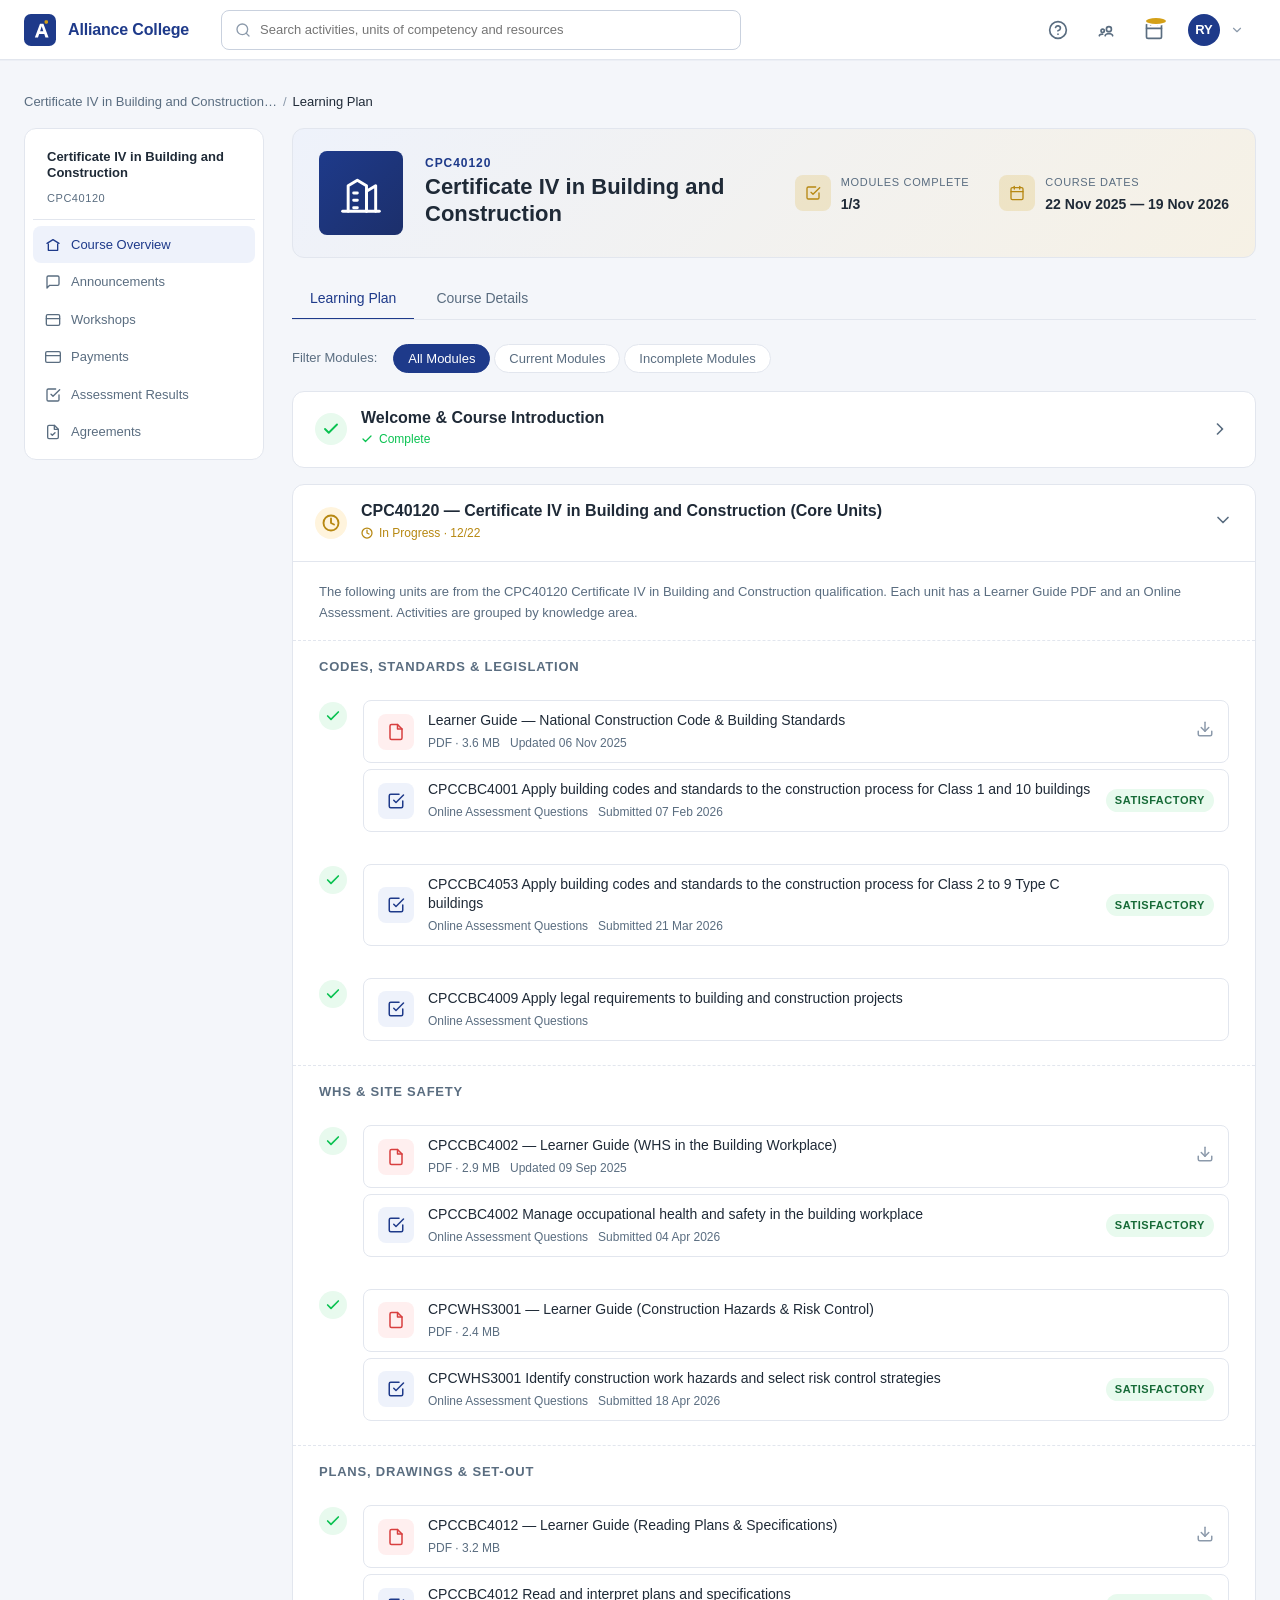
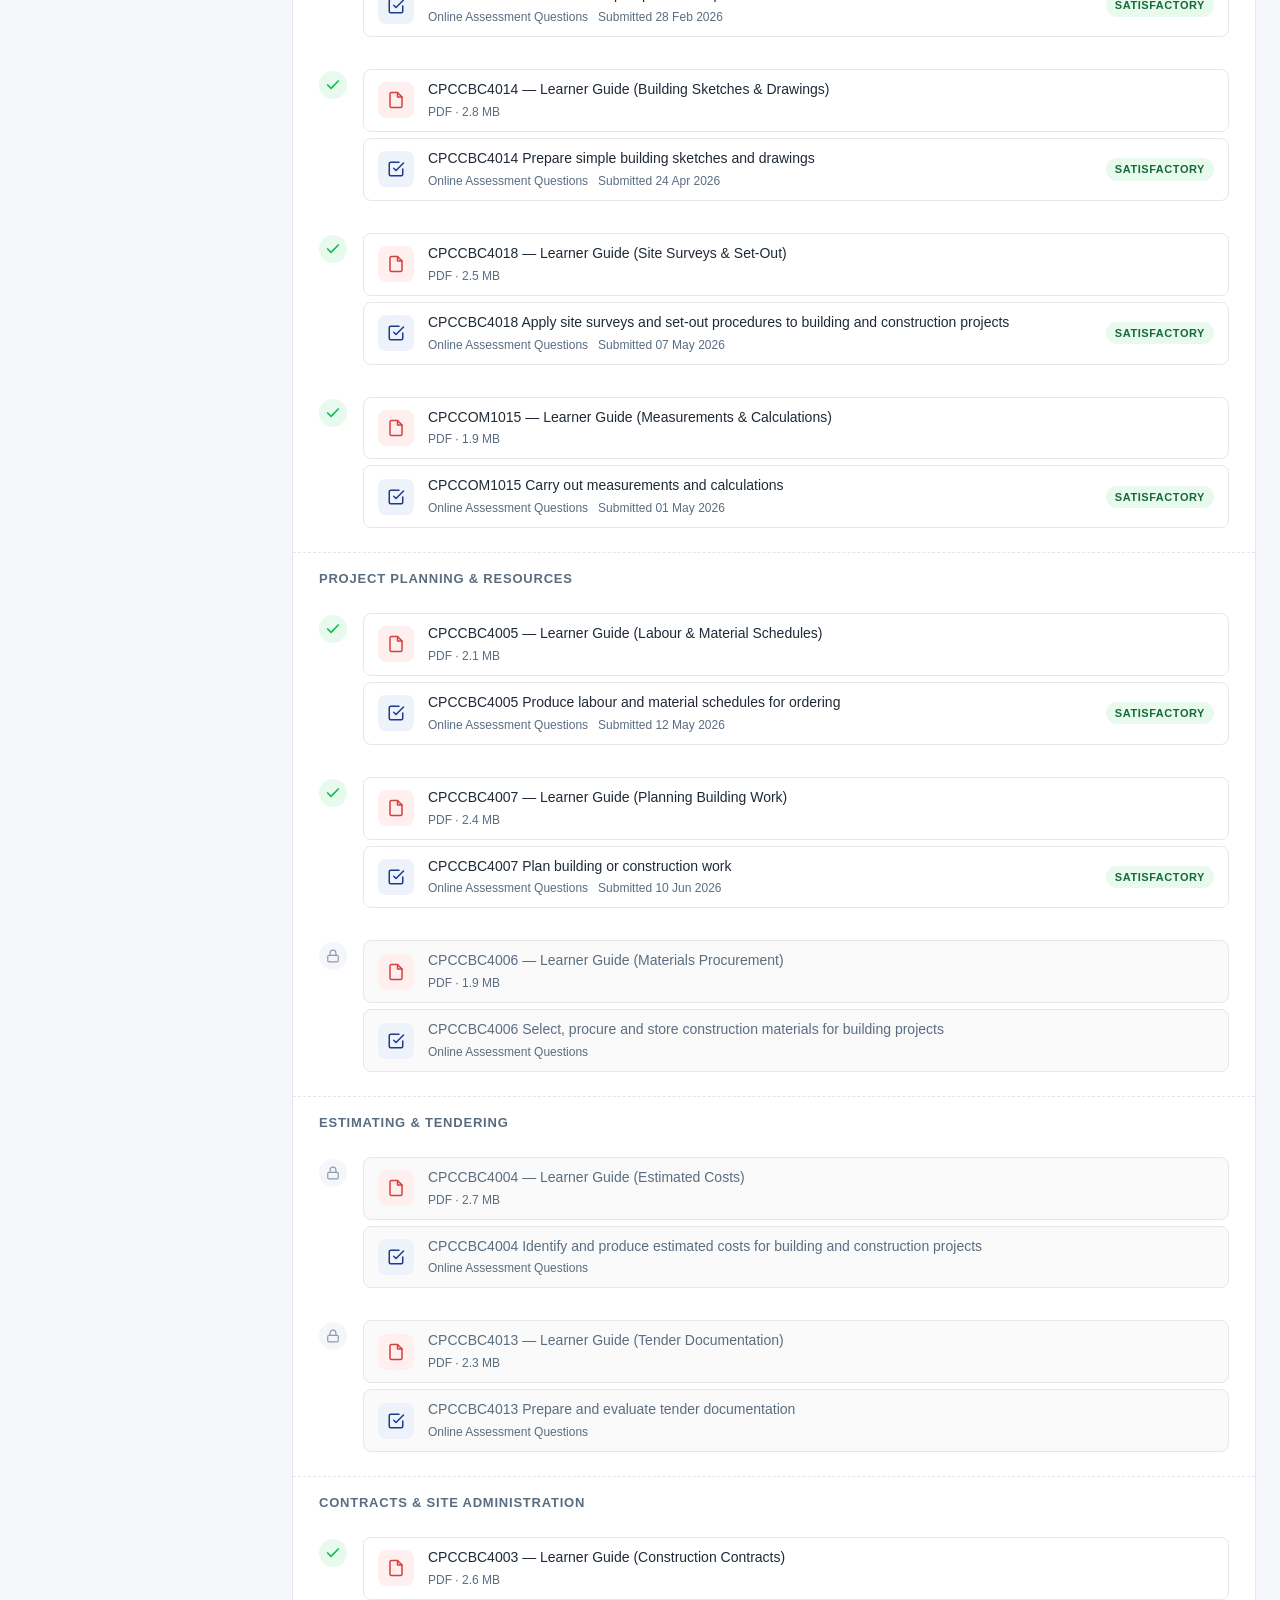
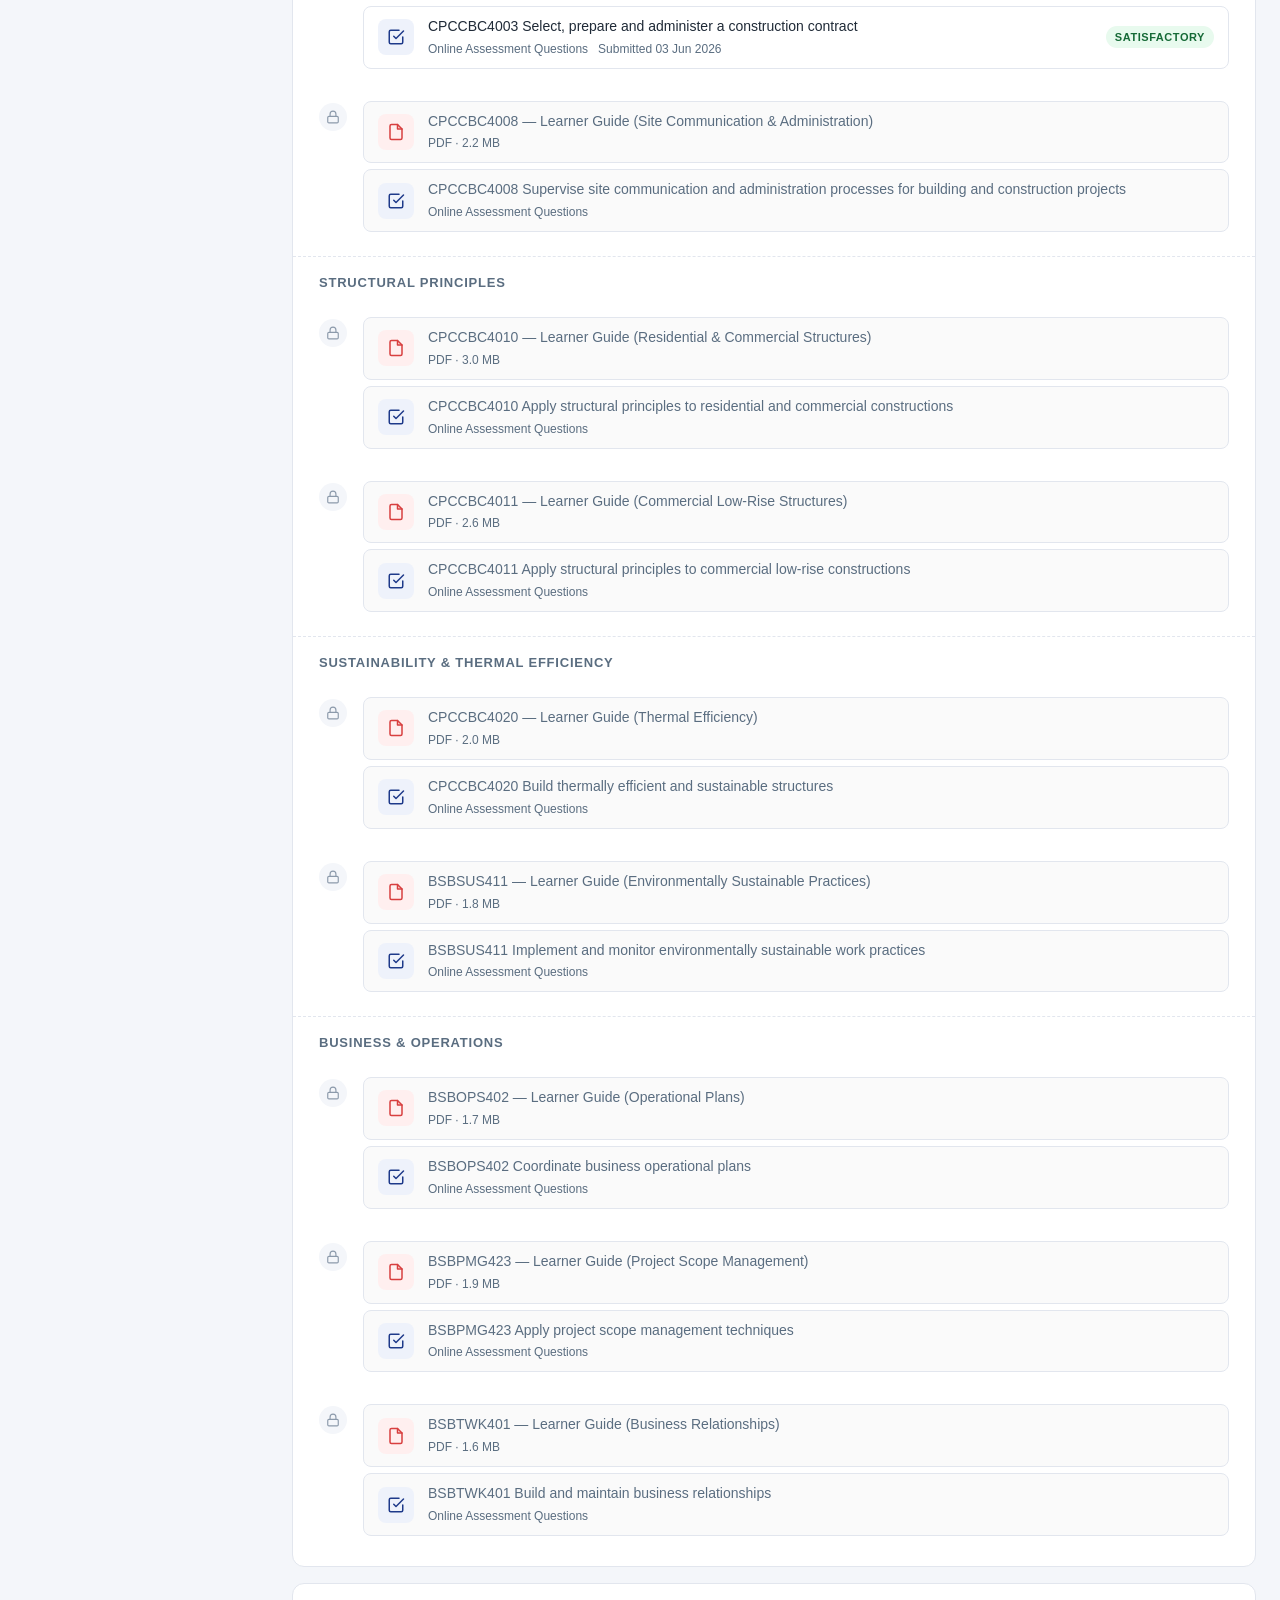
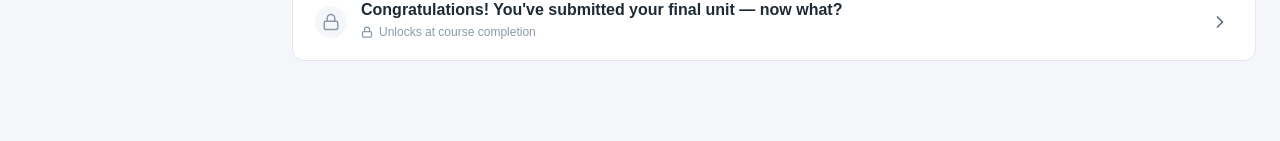
==== course.html @ 9de9f529 "Mark 12 units satisfactory; update progress to 12/22 Co-Authored-By: Claude Sonnet 4.6 (1M context) " ====
<!DOCTYPE html>
<html lang="en">
<head>
  <meta charset="utf-8" />
  <meta name="viewport" content="width=device-width, initial-scale=1.0" />
  <title>Certificate IV in Building and Construction — Learning Plan — Alliance College</title>
  <link rel="icon" type="image/svg+xml" href="assets/img/logo-mark.svg" />
  <link rel="stylesheet" href="assets/css/styles.css" />
</head>
<body data-active-nav="overview">
  <div class="app-shell">
    <header class="top-nav">
      <a class="top-nav-logo" href="dashboard.html">
        <img src="assets/img/logo-mark.svg" alt="Alliance College" />
        <span class="name">Alliance College</span>
      </a>
      <div class="top-nav-search" style="flex:1;max-width:520px;margin-left:32px;position:relative;">
        <svg style="position:absolute;left:14px;top:50%;transform:translateY(-50%);color:var(--ac-text-light);pointer-events:none" width="16" height="16" viewBox="0 0 24 24" fill="none" stroke="currentColor" stroke-width="2" stroke-linecap="round" stroke-linejoin="round"><circle cx="11" cy="11" r="8"/><line x1="21" y1="21" x2="16.65" y2="16.65"/></svg>
        <input type="search" placeholder="Search activities, units of competency and resources" style="width:100%;height:40px;padding:0 14px 0 38px;border:1px solid var(--ac-border-strong);border-radius:var(--ac-radius);background:#fff;font-size:13px;color:var(--ac-text);" />
      </div>
      <div class="top-nav-right">
        <button class="icon-btn" aria-label="Help"><svg width="20" height="20" viewBox="0 0 24 24" fill="none" stroke="currentColor" stroke-width="2" stroke-linecap="round" stroke-linejoin="round"><circle cx="12" cy="12" r="10"/><path d="M9.09 9a3 3 0 0 1 5.83 1c0 2-3 3-3 3"/><line x1="12" y1="17" x2="12.01" y2="17"/></svg></button>
        <button class="icon-btn" aria-label="Agreements"><svg width="20" height="20" viewBox="0 0 24 24" fill="none" stroke="currentColor" stroke-width="2" stroke-linecap="round" stroke-linejoin="round"><path d="M20 19c0-1.5-2.5-2.7-4.5-2.7s-4.5 1.2-4.5 2.7M4 19c0-1 1.5-2 4-2"/><circle cx="15.5" cy="11" r="3"/><circle cx="8" cy="13" r="2"/></svg></button>
        <button class="icon-btn" aria-label="Calendar"><svg width="20" height="20" viewBox="0 0 24 24" fill="none" stroke="currentColor" stroke-width="2" stroke-linecap="round" stroke-linejoin="round"><rect x="3" y="4" width="18" height="18" rx="2" ry="2"/><line x1="16" y1="2" x2="16" y2="6"/><line x1="8" y1="2" x2="8" y2="6"/><line x1="3" y1="10" x2="21" y2="10"/></svg><span class="badge"></span></button>
        <div class="user-menu" id="userMenu" role="button" tabindex="0" aria-haspopup="true" aria-expanded="false">
          <span class="avatar">RY</span>
          <svg class="chev" width="14" height="14" viewBox="0 0 24 24" fill="none" stroke="currentColor" stroke-width="2" stroke-linecap="round" stroke-linejoin="round"><polyline points="6 9 12 15 18 9"/></svg>
          <div class="user-dropdown" id="userDropdown">
            <div class="header"><span class="name">Ren You</span><span class="email">ren@gosequential.com</span></div>
            <a href="#">My profile</a>
            <a href="#">Account settings</a>
            <a href="#">Help &amp; support</a>
            <div class="divider"></div>
            <button id="logoutBtn">Sign out</button>
          </div>
        </div>
      </div>
    </header>

    <main class="app-main">
      <div class="container">
        <nav class="breadcrumb" aria-label="Breadcrumb">
          <a href="dashboard.html">Certificate IV in Building and Construction…</a>
          <span class="sep">/</span>
          <span class="current">Learning Plan</span>
        </nav>

        <div class="course-layout">
          <aside class="course-sidebar">
            <h4>Certificate IV in Building and Construction</h4>
            <p class="course-sub">CPC40120</p>
            <nav aria-label="Course menu">
              <a href="course.html" class="active">
                <svg width="16" height="16" viewBox="0 0 24 24" fill="none" stroke="currentColor" stroke-width="2" stroke-linecap="round" stroke-linejoin="round"><path d="M3 9.5L12 4l9 5.5"/><path d="M5 10.5V20h14V10.5"/></svg>
                Course Overview
              </a>
              <a href="announcements.html">
                <svg width="16" height="16" viewBox="0 0 24 24" fill="none" stroke="currentColor" stroke-width="2" stroke-linecap="round" stroke-linejoin="round"><path d="M21 15a2 2 0 0 1-2 2H7l-4 4V5a2 2 0 0 1 2-2h14a2 2 0 0 1 2 2z"/></svg>
                Announcements
              </a>
              <a href="workshops.html">
                <svg width="16" height="16" viewBox="0 0 24 24" fill="none" stroke="currentColor" stroke-width="2" stroke-linecap="round" stroke-linejoin="round"><rect x="2" y="4" width="20" height="16" rx="2"/><path d="M2 10h20"/></svg>
                Workshops
              </a>
              <a href="payments.html">
                <svg width="16" height="16" viewBox="0 0 24 24" fill="none" stroke="currentColor" stroke-width="2" stroke-linecap="round" stroke-linejoin="round"><rect x="1" y="4" width="22" height="16" rx="2"/><line x1="1" y1="10" x2="23" y2="10"/></svg>
                Payments
              </a>
              <a href="results.html">
                <svg width="16" height="16" viewBox="0 0 24 24" fill="none" stroke="currentColor" stroke-width="2" stroke-linecap="round" stroke-linejoin="round"><polyline points="9 11 12 14 22 4"/><path d="M21 12v7a2 2 0 0 1-2 2H5a2 2 0 0 1-2-2V5a2 2 0 0 1 2-2h11"/></svg>
                Assessment Results
              </a>
              <a href="agreements.html">
                <svg width="16" height="16" viewBox="0 0 24 24" fill="none" stroke="currentColor" stroke-width="2" stroke-linecap="round" stroke-linejoin="round"><path d="M14 2H6a2 2 0 0 0-2 2v16a2 2 0 0 0 2 2h12a2 2 0 0 0 2-2V8z"/><polyline points="14 2 14 8 20 8"/><path d="M9 15l2 2 4-4"/></svg>
                Agreements
              </a>
            </nav>
          </aside>

          <section class="course-content">
            <!-- Hero card -->
            <div class="course-hero-card">
              <span class="thumb">
                <svg viewBox="0 0 24 24" fill="none" stroke="currentColor" stroke-width="1.6" stroke-linecap="round" stroke-linejoin="round"><path d="M2 22h20"/><path d="M5 22V8l5-3 5 3v14"/><path d="M15 22V11l5-3v14"/><path d="M8 12h2M8 16h2M8 20h2"/></svg>
              </span>
              <div class="info">
                <span class="code">CPC40120</span>
                <h1>Certificate IV in Building and Construction</h1>
              </div>
              <div class="stats">
                <div class="stat">
                  <span class="stat-icon"><svg width="16" height="16" viewBox="0 0 24 24" fill="none" stroke="currentColor" stroke-width="2" stroke-linecap="round" stroke-linejoin="round"><polyline points="9 11 12 14 22 4"/><path d="M21 12v7a2 2 0 0 1-2 2H5a2 2 0 0 1-2-2V5a2 2 0 0 1 2-2h11"/></svg></span>
                  <div><span class="stat-label">Modules Complete</span><span class="stat-val">1/3</span></div>
                </div>
                <div class="stat">
                  <span class="stat-icon"><svg width="16" height="16" viewBox="0 0 24 24" fill="none" stroke="currentColor" stroke-width="2" stroke-linecap="round" stroke-linejoin="round"><rect x="3" y="4" width="18" height="18" rx="2" ry="2"/><line x1="16" y1="2" x2="16" y2="6"/><line x1="8" y1="2" x2="8" y2="6"/><line x1="3" y1="10" x2="21" y2="10"/></svg></span>
                  <div><span class="stat-label">Course Dates</span><span class="stat-val">22 Nov 2025 — 19 Nov 2026</span></div>
                </div>
              </div>
            </div>

            <!-- Tabs -->
            <div class="tabs" role="tablist">
              <button class="active" type="button" role="tab" aria-selected="true">Learning Plan</button>
              <button type="button" role="tab" aria-selected="false">Course Details</button>
            </div>

            <!-- Filter row -->
            <div class="filter-row">
              <span class="label">Filter Modules:</span>
              <div class="filter-pills">
                <button class="active" type="button">All Modules</button>
                <button type="button">Current Modules</button>
                <button type="button">Incomplete Modules</button>
              </div>
            </div>

            <!-- MODULE 1: Welcome (Complete) -->
            <section class="module-group collapsed" data-module>
              <header class="module-head" data-toggle>
                <div class="left">
                  <span class="module-status complete" aria-hidden="true">
                    <svg width="18" height="18" viewBox="0 0 24 24" fill="none" stroke="currentColor" stroke-width="2.5" stroke-linecap="round" stroke-linejoin="round"><polyline points="20 6 9 17 4 12"/></svg>
                  </span>
                  <div>
                    <h3>Welcome &amp; Course Introduction</h3>
                    <span class="module-state complete">
                      <svg width="12" height="12" viewBox="0 0 24 24" fill="none" stroke="currentColor" stroke-width="2.5" stroke-linecap="round" stroke-linejoin="round"><polyline points="20 6 9 17 4 12"/></svg>
                      Complete
                    </span>
                  </div>
                </div>
                <div class="right">
                  <span class="toggle">
                    <svg width="20" height="20" viewBox="0 0 24 24" fill="none" stroke="currentColor" stroke-width="2" stroke-linecap="round" stroke-linejoin="round"><polyline points="6 9 12 15 18 9"/></svg>
                  </span>
                </div>
              </header>
              <div class="module-body">
                <div class="module-intro">Orientation, course expectations, white-card refresher and learner support. Complete this module before moving on to the CPC40120 core units.</div>
                <div class="activity-pair">
                  <span class="pair-status complete"><svg width="16" height="16" viewBox="0 0 24 24" fill="none" stroke="currentColor" stroke-width="2.5" stroke-linecap="round" stroke-linejoin="round"><polyline points="20 6 9 17 4 12"/></svg></span>
                  <a class="act-row" href="unit.html?u=intro">
                    <span class="act-icon assess"><svg width="18" height="18" viewBox="0 0 24 24" fill="none" stroke="currentColor" stroke-width="2" stroke-linecap="round" stroke-linejoin="round"><path d="M9 11l3 3L22 4"/><path d="M21 12v7a2 2 0 0 1-2 2H5a2 2 0 0 1-2-2V5a2 2 0 0 1 2-2h11"/></svg></span>
                    <div class="act-body">
                      <p class="act-title">Course Introduction — Online Knowledge Check</p>
                      <div class="act-meta"><span>10 questions</span><span>Submitted 24 Nov 2025</span></div>
                    </div>
                    <span class="act-state-badge complete">Complete</span>
                  </a>
                </div>
              </div>
            </section>

            <!-- MODULE 2: CPC40120 Core Units (In Progress) -->
            <section class="module-group" data-module>
              <header class="module-head" data-toggle>
                <div class="left">
                  <span class="module-status progress" aria-hidden="true">
                    <svg width="18" height="18" viewBox="0 0 24 24" fill="none" stroke="currentColor" stroke-width="2.5" stroke-linecap="round" stroke-linejoin="round"><circle cx="12" cy="12" r="10"/><polyline points="12 6 12 12 16 14"/></svg>
                  </span>
                  <div>
                    <h3>CPC40120 — Certificate IV in Building and Construction (Core Units)</h3>
                    <span class="module-state progress">
                      <svg width="12" height="12" viewBox="0 0 24 24" fill="none" stroke="currentColor" stroke-width="2.5" stroke-linecap="round" stroke-linejoin="round"><circle cx="12" cy="12" r="10"/><polyline points="12 6 12 12 16 14"/></svg>
                      In Progress · 12/22
                    </span>
                  </div>
                </div>
                <div class="right">
                  <span class="toggle">
                    <svg width="20" height="20" viewBox="0 0 24 24" fill="none" stroke="currentColor" stroke-width="2" stroke-linecap="round" stroke-linejoin="round"><polyline points="6 9 12 15 18 9"/></svg>
                  </span>
                </div>
              </header>
              <div class="module-body">
                <div class="module-intro">The following units are from the CPC40120 Certificate IV in Building and Construction qualification. Each unit has a Learner Guide PDF and an Online Assessment. Activities are grouped by knowledge area.</div>

                <!-- Codes, Standards & Legislation (ALL COMPLETE) -->
                <div class="sub-section">
                  <div class="sub-section-head">Codes, Standards &amp; Legislation</div>
                  <div class="activity-pair">
                    <span class="pair-status complete"><svg width="16" height="16" viewBox="0 0 24 24" fill="none" stroke="currentColor" stroke-width="2.5" stroke-linecap="round" stroke-linejoin="round"><polyline points="20 6 9 17 4 12"/></svg></span>
                    <a class="act-row" href="#">
                      <span class="act-icon pdf"><svg width="18" height="18" viewBox="0 0 24 24" fill="none" stroke="currentColor" stroke-width="2" stroke-linecap="round" stroke-linejoin="round"><path d="M14 2H6a2 2 0 0 0-2 2v16a2 2 0 0 0 2 2h12a2 2 0 0 0 2-2V8z"/><polyline points="14 2 14 8 20 8"/></svg></span>
                      <div class="act-body"><p class="act-title">Learner Guide — National Construction Code &amp; Building Standards</p><div class="act-meta"><span>PDF · 3.6 MB</span><span>Updated 06 Nov 2025</span></div></div>
                      <span class="act-action"><svg width="18" height="18" viewBox="0 0 24 24" fill="none" stroke="currentColor" stroke-width="2" stroke-linecap="round" stroke-linejoin="round"><path d="M21 15v4a2 2 0 0 1-2 2H5a2 2 0 0 1-2-2v-4"/><polyline points="7 10 12 15 17 10"/><line x1="12" y1="15" x2="12" y2="3"/></svg></span>
                    </a>
                    <a class="act-row" href="unit.html?u=cpccbc4001">
                      <span class="act-icon assess"><svg width="18" height="18" viewBox="0 0 24 24" fill="none" stroke="currentColor" stroke-width="2" stroke-linecap="round" stroke-linejoin="round"><path d="M9 11l3 3L22 4"/><path d="M21 12v7a2 2 0 0 1-2 2H5a2 2 0 0 1-2-2V5a2 2 0 0 1 2-2h11"/></svg></span>
                      <div class="act-body"><p class="act-title">CPCCBC4001 Apply building codes and standards to the construction process for Class 1 and 10 buildings</p><div class="act-meta"><span>Online Assessment Questions</span><span>Submitted 07 Feb 2026</span></div></div>
                      <span class="act-state-badge satisfactory">Satisfactory</span>
                    </a>
                  </div>

                  <div class="activity-pair">
                    <span class="pair-status complete"><svg width="16" height="16" viewBox="0 0 24 24" fill="none" stroke="currentColor" stroke-width="2.5" stroke-linecap="round" stroke-linejoin="round"><polyline points="20 6 9 17 4 12"/></svg></span>
                    <a class="act-row" href="unit.html?u=cpccbc4053">
                      <span class="act-icon assess"><svg width="18" height="18" viewBox="0 0 24 24" fill="none" stroke="currentColor" stroke-width="2" stroke-linecap="round" stroke-linejoin="round"><path d="M9 11l3 3L22 4"/><path d="M21 12v7a2 2 0 0 1-2 2H5a2 2 0 0 1-2-2V5a2 2 0 0 1 2-2h11"/></svg></span>
                      <div class="act-body"><p class="act-title">CPCCBC4053 Apply building codes and standards to the construction process for Class 2 to 9 Type C buildings</p><div class="act-meta"><span>Online Assessment Questions</span><span>Submitted 21 Mar 2026</span></div></div>
                      <span class="act-state-badge satisfactory">Satisfactory</span>
                    </a>
                  </div>
                  <div class="activity-pair">
                    <span class="pair-status complete"><svg width="16" height="16" viewBox="0 0 24 24" fill="none" stroke="currentColor" stroke-width="2.5" stroke-linecap="round" stroke-linejoin="round"><polyline points="20 6 9 17 4 12"/></svg></span>
                    <a class="act-row" href="unit.html?u=cpccbc4009">
                      <span class="act-icon assess"><svg width="18" height="18" viewBox="0 0 24 24" fill="none" stroke="currentColor" stroke-width="2" stroke-linecap="round" stroke-linejoin="round"><path d="M9 11l3 3L22 4"/><path d="M21 12v7a2 2 0 0 1-2 2H5a2 2 0 0 1-2-2V5a2 2 0 0 1 2-2h11"/></svg></span>
                      <div class="act-body"><p class="act-title">CPCCBC4009 Apply legal requirements to building and construction projects</p><div class="act-meta"><span>Online Assessment Questions</span></div></div>
                    </a>
                  </div>
                </div>

                <!-- WHS & Site Safety (ALL COMPLETE) -->
                <div class="sub-section">
                  <div class="sub-section-head">WHS &amp; Site Safety</div>
                  <div class="activity-pair">
                    <span class="pair-status complete"><svg width="16" height="16" viewBox="0 0 24 24" fill="none" stroke="currentColor" stroke-width="2.5" stroke-linecap="round" stroke-linejoin="round"><polyline points="20 6 9 17 4 12"/></svg></span>
                    <a class="act-row" href="#">
                      <span class="act-icon pdf"><svg width="18" height="18" viewBox="0 0 24 24" fill="none" stroke="currentColor" stroke-width="2" stroke-linecap="round" stroke-linejoin="round"><path d="M14 2H6a2 2 0 0 0-2 2v16a2 2 0 0 0 2 2h12a2 2 0 0 0 2-2V8z"/><polyline points="14 2 14 8 20 8"/></svg></span>
                      <div class="act-body"><p class="act-title">CPCCBC4002 — Learner Guide (WHS in the Building Workplace)</p><div class="act-meta"><span>PDF · 2.9 MB</span><span>Updated 09 Sep 2025</span></div></div>
                      <span class="act-action"><svg width="18" height="18" viewBox="0 0 24 24" fill="none" stroke="currentColor" stroke-width="2" stroke-linecap="round" stroke-linejoin="round"><path d="M21 15v4a2 2 0 0 1-2 2H5a2 2 0 0 1-2-2v-4"/><polyline points="7 10 12 15 17 10"/><line x1="12" y1="15" x2="12" y2="3"/></svg></span>
                    </a>
                    <a class="act-row" href="unit.html?u=cpccbc4002">
                      <span class="act-icon assess"><svg width="18" height="18" viewBox="0 0 24 24" fill="none" stroke="currentColor" stroke-width="2" stroke-linecap="round" stroke-linejoin="round"><path d="M9 11l3 3L22 4"/><path d="M21 12v7a2 2 0 0 1-2 2H5a2 2 0 0 1-2-2V5a2 2 0 0 1 2-2h11"/></svg></span>
                      <div class="act-body"><p class="act-title">CPCCBC4002 Manage occupational health and safety in the building workplace</p><div class="act-meta"><span>Online Assessment Questions</span><span>Submitted 04 Apr 2026</span></div></div>
                      <span class="act-state-badge satisfactory">Satisfactory</span>
                    </a>
                  </div>
                  <div class="activity-pair">
                    <span class="pair-status complete"><svg width="16" height="16" viewBox="0 0 24 24" fill="none" stroke="currentColor" stroke-width="2.5" stroke-linecap="round" stroke-linejoin="round"><polyline points="20 6 9 17 4 12"/></svg></span>
                    <a class="act-row" href="#"><span class="act-icon pdf"><svg width="18" height="18" viewBox="0 0 24 24" fill="none" stroke="currentColor" stroke-width="2" stroke-linecap="round" stroke-linejoin="round"><path d="M14 2H6a2 2 0 0 0-2 2v16a2 2 0 0 0 2 2h12a2 2 0 0 0 2-2V8z"/><polyline points="14 2 14 8 20 8"/></svg></span><div class="act-body"><p class="act-title">CPCWHS3001 — Learner Guide (Construction Hazards &amp; Risk Control)</p><div class="act-meta"><span>PDF · 2.4 MB</span></div></div></a>
                    <a class="act-row" href="unit.html?u=cpcwhs3001"><span class="act-icon assess"><svg width="18" height="18" viewBox="0 0 24 24" fill="none" stroke="currentColor" stroke-width="2" stroke-linecap="round" stroke-linejoin="round"><path d="M9 11l3 3L22 4"/><path d="M21 12v7a2 2 0 0 1-2 2H5a2 2 0 0 1-2-2V5a2 2 0 0 1 2-2h11"/></svg></span><div class="act-body"><p class="act-title">CPCWHS3001 Identify construction work hazards and select risk control strategies</p><div class="act-meta"><span>Online Assessment Questions</span><span>Submitted 18 Apr 2026</span></div></div><span class="act-state-badge satisfactory">Satisfactory</span></a>
                  </div>
                </div>

                <!-- Plans, Drawings & Set-Out (CPCCBC4012 done in Saturday cohort; rest todo) -->
                <div class="sub-section">
                  <div class="sub-section-head">Plans, Drawings &amp; Set-Out</div>
                  <div class="activity-pair">
                    <span class="pair-status complete"><svg width="16" height="16" viewBox="0 0 24 24" fill="none" stroke="currentColor" stroke-width="2.5" stroke-linecap="round" stroke-linejoin="round"><polyline points="20 6 9 17 4 12"/></svg></span>
                    <a class="act-row" href="#">
                      <span class="act-icon pdf"><svg width="18" height="18" viewBox="0 0 24 24" fill="none" stroke="currentColor" stroke-width="2" stroke-linecap="round" stroke-linejoin="round"><path d="M14 2H6a2 2 0 0 0-2 2v16a2 2 0 0 0 2 2h12a2 2 0 0 0 2-2V8z"/><polyline points="14 2 14 8 20 8"/></svg></span>
                      <div class="act-body"><p class="act-title">CPCCBC4012 — Learner Guide (Reading Plans &amp; Specifications)</p><div class="act-meta"><span>PDF · 3.2 MB</span></div></div>
                      <span class="act-action"><svg width="18" height="18" viewBox="0 0 24 24" fill="none" stroke="currentColor" stroke-width="2" stroke-linecap="round" stroke-linejoin="round"><path d="M21 15v4a2 2 0 0 1-2 2H5a2 2 0 0 1-2-2v-4"/><polyline points="7 10 12 15 17 10"/><line x1="12" y1="15" x2="12" y2="3"/></svg></span>
                    </a>
                    <a class="act-row" href="unit.html?u=cpccbc4012">
                      <span class="act-icon assess"><svg width="18" height="18" viewBox="0 0 24 24" fill="none" stroke="currentColor" stroke-width="2" stroke-linecap="round" stroke-linejoin="round"><path d="M9 11l3 3L22 4"/><path d="M21 12v7a2 2 0 0 1-2 2H5a2 2 0 0 1-2-2V5a2 2 0 0 1 2-2h11"/></svg></span>
                      <div class="act-body"><p class="act-title">CPCCBC4012 Read and interpret plans and specifications</p><div class="act-meta"><span>Online Assessment Questions</span><span>Submitted 28 Feb 2026</span></div></div>
                      <span class="act-state-badge satisfactory">Satisfactory</span>
                    </a>
                  </div>
                  <div class="activity-pair">
                    <span class="pair-status complete"><svg width="16" height="16" viewBox="0 0 24 24" fill="none" stroke="currentColor" stroke-width="2.5" stroke-linecap="round" stroke-linejoin="round"><polyline points="20 6 9 17 4 12"/></svg></span>
                    <a class="act-row" href="#"><span class="act-icon pdf"><svg width="18" height="18" viewBox="0 0 24 24" fill="none" stroke="currentColor" stroke-width="2" stroke-linecap="round" stroke-linejoin="round"><path d="M14 2H6a2 2 0 0 0-2 2v16a2 2 0 0 0 2 2h12a2 2 0 0 0 2-2V8z"/><polyline points="14 2 14 8 20 8"/></svg></span><div class="act-body"><p class="act-title">CPCCBC4014 — Learner Guide (Building Sketches &amp; Drawings)</p><div class="act-meta"><span>PDF · 2.8 MB</span></div></div></a>
                    <a class="act-row" href="unit.html?u=cpccbc4014"><span class="act-icon assess"><svg width="18" height="18" viewBox="0 0 24 24" fill="none" stroke="currentColor" stroke-width="2" stroke-linecap="round" stroke-linejoin="round"><path d="M9 11l3 3L22 4"/><path d="M21 12v7a2 2 0 0 1-2 2H5a2 2 0 0 1-2-2V5a2 2 0 0 1 2-2h11"/></svg></span><div class="act-body"><p class="act-title">CPCCBC4014 Prepare simple building sketches and drawings</p><div class="act-meta"><span>Online Assessment Questions</span><span>Submitted 24 Apr 2026</span></div></div><span class="act-state-badge satisfactory">Satisfactory</span></a>
                  </div>
                  <div class="activity-pair">
                    <span class="pair-status complete"><svg width="16" height="16" viewBox="0 0 24 24" fill="none" stroke="currentColor" stroke-width="2.5" stroke-linecap="round" stroke-linejoin="round"><polyline points="20 6 9 17 4 12"/></svg></span>
                    <a class="act-row" href="#"><span class="act-icon pdf"><svg width="18" height="18" viewBox="0 0 24 24" fill="none" stroke="currentColor" stroke-width="2" stroke-linecap="round" stroke-linejoin="round"><path d="M14 2H6a2 2 0 0 0-2 2v16a2 2 0 0 0 2 2h12a2 2 0 0 0 2-2V8z"/><polyline points="14 2 14 8 20 8"/></svg></span><div class="act-body"><p class="act-title">CPCCBC4018 — Learner Guide (Site Surveys &amp; Set-Out)</p><div class="act-meta"><span>PDF · 2.5 MB</span></div></div></a>
                    <a class="act-row" href="unit.html?u=cpccbc4018"><span class="act-icon assess"><svg width="18" height="18" viewBox="0 0 24 24" fill="none" stroke="currentColor" stroke-width="2" stroke-linecap="round" stroke-linejoin="round"><path d="M9 11l3 3L22 4"/><path d="M21 12v7a2 2 0 0 1-2 2H5a2 2 0 0 1-2-2V5a2 2 0 0 1 2-2h11"/></svg></span><div class="act-body"><p class="act-title">CPCCBC4018 Apply site surveys and set-out procedures to building and construction projects</p><div class="act-meta"><span>Online Assessment Questions</span><span>Submitted 07 May 2026</span></div></div><span class="act-state-badge satisfactory">Satisfactory</span></a>
                  </div>
                  <div class="activity-pair">
                    <span class="pair-status complete"><svg width="16" height="16" viewBox="0 0 24 24" fill="none" stroke="currentColor" stroke-width="2.5" stroke-linecap="round" stroke-linejoin="round"><polyline points="20 6 9 17 4 12"/></svg></span>
                    <a class="act-row" href="#"><span class="act-icon pdf"><svg width="18" height="18" viewBox="0 0 24 24" fill="none" stroke="currentColor" stroke-width="2" stroke-linecap="round" stroke-linejoin="round"><path d="M14 2H6a2 2 0 0 0-2 2v16a2 2 0 0 0 2 2h12a2 2 0 0 0 2-2V8z"/><polyline points="14 2 14 8 20 8"/></svg></span><div class="act-body"><p class="act-title">CPCCOM1015 — Learner Guide (Measurements &amp; Calculations)</p><div class="act-meta"><span>PDF · 1.9 MB</span></div></div></a>
                    <a class="act-row" href="unit.html?u=cpccom1015"><span class="act-icon assess"><svg width="18" height="18" viewBox="0 0 24 24" fill="none" stroke="currentColor" stroke-width="2" stroke-linecap="round" stroke-linejoin="round"><path d="M9 11l3 3L22 4"/><path d="M21 12v7a2 2 0 0 1-2 2H5a2 2 0 0 1-2-2V5a2 2 0 0 1 2-2h11"/></svg></span><div class="act-body"><p class="act-title">CPCCOM1015 Carry out measurements and calculations</p><div class="act-meta"><span>Online Assessment Questions</span><span>Submitted 01 May 2026</span></div></div><span class="act-state-badge satisfactory">Satisfactory</span></a>
                  </div>
                </div>

                <!-- Project Planning & Resources (UPCOMING) -->
                <div class="sub-section">
                  <div class="sub-section-head">Project Planning &amp; Resources</div>
                  <div class="activity-pair">
                    <span class="pair-status complete"><svg width="16" height="16" viewBox="0 0 24 24" fill="none" stroke="currentColor" stroke-width="2.5" stroke-linecap="round" stroke-linejoin="round"><polyline points="20 6 9 17 4 12"/></svg></span>
                    <a class="act-row" href="#"><span class="act-icon pdf"><svg width="18" height="18" viewBox="0 0 24 24" fill="none" stroke="currentColor" stroke-width="2" stroke-linecap="round" stroke-linejoin="round"><path d="M14 2H6a2 2 0 0 0-2 2v16a2 2 0 0 0 2 2h12a2 2 0 0 0 2-2V8z"/><polyline points="14 2 14 8 20 8"/></svg></span><div class="act-body"><p class="act-title">CPCCBC4005 — Learner Guide (Labour &amp; Material Schedules)</p><div class="act-meta"><span>PDF · 2.1 MB</span></div></div></a>
                    <a class="act-row" href="unit.html?u=cpccbc4005"><span class="act-icon assess"><svg width="18" height="18" viewBox="0 0 24 24" fill="none" stroke="currentColor" stroke-width="2" stroke-linecap="round" stroke-linejoin="round"><path d="M9 11l3 3L22 4"/><path d="M21 12v7a2 2 0 0 1-2 2H5a2 2 0 0 1-2-2V5a2 2 0 0 1 2-2h11"/></svg></span><div class="act-body"><p class="act-title">CPCCBC4005 Produce labour and material schedules for ordering</p><div class="act-meta"><span>Online Assessment Questions</span><span>Submitted 12 May 2026</span></div></div><span class="act-state-badge satisfactory">Satisfactory</span></a>
                  </div>
                  <div class="activity-pair">
                    <span class="pair-status complete"><svg width="16" height="16" viewBox="0 0 24 24" fill="none" stroke="currentColor" stroke-width="2.5" stroke-linecap="round" stroke-linejoin="round"><polyline points="20 6 9 17 4 12"/></svg></span>
                    <a class="act-row" href="#"><span class="act-icon pdf"><svg width="18" height="18" viewBox="0 0 24 24" fill="none" stroke="currentColor" stroke-width="2" stroke-linecap="round" stroke-linejoin="round"><path d="M14 2H6a2 2 0 0 0-2 2v16a2 2 0 0 0 2 2h12a2 2 0 0 0 2-2V8z"/><polyline points="14 2 14 8 20 8"/></svg></span><div class="act-body"><p class="act-title">CPCCBC4007 — Learner Guide (Planning Building Work)</p><div class="act-meta"><span>PDF · 2.4 MB</span></div></div></a>
                    <a class="act-row" href="unit.html?u=cpccbc4007"><span class="act-icon assess"><svg width="18" height="18" viewBox="0 0 24 24" fill="none" stroke="currentColor" stroke-width="2" stroke-linecap="round" stroke-linejoin="round"><path d="M9 11l3 3L22 4"/><path d="M21 12v7a2 2 0 0 1-2 2H5a2 2 0 0 1-2-2V5a2 2 0 0 1 2-2h11"/></svg></span><div class="act-body"><p class="act-title">CPCCBC4007 Plan building or construction work</p><div class="act-meta"><span>Online Assessment Questions</span><span>Submitted 10 Jun 2026</span></div></div><span class="act-state-badge satisfactory">Satisfactory</span></a>
                  </div>
                  <div class="activity-pair">
                    <span class="pair-status locked"><svg width="14" height="14" viewBox="0 0 24 24" fill="none" stroke="currentColor" stroke-width="2" stroke-linecap="round" stroke-linejoin="round"><rect x="3" y="11" width="18" height="11" rx="2" ry="2"/><path d="M7 11V7a5 5 0 0 1 10 0v4"/></svg></span>
                    <div class="act-row locked"><span class="act-icon pdf"><svg width="18" height="18" viewBox="0 0 24 24" fill="none" stroke="currentColor" stroke-width="2" stroke-linecap="round" stroke-linejoin="round"><path d="M14 2H6a2 2 0 0 0-2 2v16a2 2 0 0 0 2 2h12a2 2 0 0 0 2-2V8z"/><polyline points="14 2 14 8 20 8"/></svg></span><div class="act-body"><p class="act-title">CPCCBC4006 — Learner Guide (Materials Procurement)</p><div class="act-meta"><span>PDF · 1.9 MB</span></div></div></div>
                    <div class="act-row locked"><span class="act-icon assess"><svg width="18" height="18" viewBox="0 0 24 24" fill="none" stroke="currentColor" stroke-width="2" stroke-linecap="round" stroke-linejoin="round"><path d="M9 11l3 3L22 4"/><path d="M21 12v7a2 2 0 0 1-2 2H5a2 2 0 0 1-2-2V5a2 2 0 0 1 2-2h11"/></svg></span><div class="act-body"><p class="act-title">CPCCBC4006 Select, procure and store construction materials for building projects</p><div class="act-meta"><span>Online Assessment Questions</span></div></div></div>
                  </div>
                </div>

                <!-- Estimating & Tendering -->
                <div class="sub-section">
                  <div class="sub-section-head">Estimating &amp; Tendering</div>
                  <div class="activity-pair">
                    <span class="pair-status locked"><svg width="14" height="14" viewBox="0 0 24 24" fill="none" stroke="currentColor" stroke-width="2" stroke-linecap="round" stroke-linejoin="round"><rect x="3" y="11" width="18" height="11" rx="2" ry="2"/><path d="M7 11V7a5 5 0 0 1 10 0v4"/></svg></span>
                    <div class="act-row locked"><span class="act-icon pdf"><svg width="18" height="18" viewBox="0 0 24 24" fill="none" stroke="currentColor" stroke-width="2" stroke-linecap="round" stroke-linejoin="round"><path d="M14 2H6a2 2 0 0 0-2 2v16a2 2 0 0 0 2 2h12a2 2 0 0 0 2-2V8z"/><polyline points="14 2 14 8 20 8"/></svg></span><div class="act-body"><p class="act-title">CPCCBC4004 — Learner Guide (Estimated Costs)</p><div class="act-meta"><span>PDF · 2.7 MB</span></div></div></div>
                    <div class="act-row locked"><span class="act-icon assess"><svg width="18" height="18" viewBox="0 0 24 24" fill="none" stroke="currentColor" stroke-width="2" stroke-linecap="round" stroke-linejoin="round"><path d="M9 11l3 3L22 4"/><path d="M21 12v7a2 2 0 0 1-2 2H5a2 2 0 0 1-2-2V5a2 2 0 0 1 2-2h11"/></svg></span><div class="act-body"><p class="act-title">CPCCBC4004 Identify and produce estimated costs for building and construction projects</p><div class="act-meta"><span>Online Assessment Questions</span></div></div></div>
                  </div>
                  <div class="activity-pair">
                    <span class="pair-status locked"><svg width="14" height="14" viewBox="0 0 24 24" fill="none" stroke="currentColor" stroke-width="2" stroke-linecap="round" stroke-linejoin="round"><rect x="3" y="11" width="18" height="11" rx="2" ry="2"/><path d="M7 11V7a5 5 0 0 1 10 0v4"/></svg></span>
                    <div class="act-row locked"><span class="act-icon pdf"><svg width="18" height="18" viewBox="0 0 24 24" fill="none" stroke="currentColor" stroke-width="2" stroke-linecap="round" stroke-linejoin="round"><path d="M14 2H6a2 2 0 0 0-2 2v16a2 2 0 0 0 2 2h12a2 2 0 0 0 2-2V8z"/><polyline points="14 2 14 8 20 8"/></svg></span><div class="act-body"><p class="act-title">CPCCBC4013 — Learner Guide (Tender Documentation)</p><div class="act-meta"><span>PDF · 2.3 MB</span></div></div></div>
                    <div class="act-row locked"><span class="act-icon assess"><svg width="18" height="18" viewBox="0 0 24 24" fill="none" stroke="currentColor" stroke-width="2" stroke-linecap="round" stroke-linejoin="round"><path d="M9 11l3 3L22 4"/><path d="M21 12v7a2 2 0 0 1-2 2H5a2 2 0 0 1-2-2V5a2 2 0 0 1 2-2h11"/></svg></span><div class="act-body"><p class="act-title">CPCCBC4013 Prepare and evaluate tender documentation</p><div class="act-meta"><span>Online Assessment Questions</span></div></div></div>
                  </div>
                </div>

                <!-- Contracts & Site Administration -->
                <div class="sub-section">
                  <div class="sub-section-head">Contracts &amp; Site Administration</div>
                  <div class="activity-pair">
                    <span class="pair-status complete"><svg width="16" height="16" viewBox="0 0 24 24" fill="none" stroke="currentColor" stroke-width="2.5" stroke-linecap="round" stroke-linejoin="round"><polyline points="20 6 9 17 4 12"/></svg></span>
                    <a class="act-row" href="#"><span class="act-icon pdf"><svg width="18" height="18" viewBox="0 0 24 24" fill="none" stroke="currentColor" stroke-width="2" stroke-linecap="round" stroke-linejoin="round"><path d="M14 2H6a2 2 0 0 0-2 2v16a2 2 0 0 0 2 2h12a2 2 0 0 0 2-2V8z"/><polyline points="14 2 14 8 20 8"/></svg></span><div class="act-body"><p class="act-title">CPCCBC4003 — Learner Guide (Construction Contracts)</p><div class="act-meta"><span>PDF · 2.6 MB</span></div></div></a>
                    <a class="act-row" href="unit.html?u=cpccbc4003"><span class="act-icon assess"><svg width="18" height="18" viewBox="0 0 24 24" fill="none" stroke="currentColor" stroke-width="2" stroke-linecap="round" stroke-linejoin="round"><path d="M9 11l3 3L22 4"/><path d="M21 12v7a2 2 0 0 1-2 2H5a2 2 0 0 1-2-2V5a2 2 0 0 1 2-2h11"/></svg></span><div class="act-body"><p class="act-title">CPCCBC4003 Select, prepare and administer a construction contract</p><div class="act-meta"><span>Online Assessment Questions</span><span>Submitted 03 Jun 2026</span></div></div><span class="act-state-badge satisfactory">Satisfactory</span></a>
                  </div>
                  <div class="activity-pair">
                    <span class="pair-status locked"><svg width="14" height="14" viewBox="0 0 24 24" fill="none" stroke="currentColor" stroke-width="2" stroke-linecap="round" stroke-linejoin="round"><rect x="3" y="11" width="18" height="11" rx="2" ry="2"/><path d="M7 11V7a5 5 0 0 1 10 0v4"/></svg></span>
                    <div class="act-row locked"><span class="act-icon pdf"><svg width="18" height="18" viewBox="0 0 24 24" fill="none" stroke="currentColor" stroke-width="2" stroke-linecap="round" stroke-linejoin="round"><path d="M14 2H6a2 2 0 0 0-2 2v16a2 2 0 0 0 2 2h12a2 2 0 0 0 2-2V8z"/><polyline points="14 2 14 8 20 8"/></svg></span><div class="act-body"><p class="act-title">CPCCBC4008 — Learner Guide (Site Communication &amp; Administration)</p><div class="act-meta"><span>PDF · 2.2 MB</span></div></div></div>
                    <div class="act-row locked"><span class="act-icon assess"><svg width="18" height="18" viewBox="0 0 24 24" fill="none" stroke="currentColor" stroke-width="2" stroke-linecap="round" stroke-linejoin="round"><path d="M9 11l3 3L22 4"/><path d="M21 12v7a2 2 0 0 1-2 2H5a2 2 0 0 1-2-2V5a2 2 0 0 1 2-2h11"/></svg></span><div class="act-body"><p class="act-title">CPCCBC4008 Supervise site communication and administration processes for building and construction projects</p><div class="act-meta"><span>Online Assessment Questions</span></div></div></div>
                  </div>
                </div>

                <!-- Structural Principles -->
                <div class="sub-section">
                  <div class="sub-section-head">Structural Principles</div>
                  <div class="activity-pair">
                    <span class="pair-status locked"><svg width="14" height="14" viewBox="0 0 24 24" fill="none" stroke="currentColor" stroke-width="2" stroke-linecap="round" stroke-linejoin="round"><rect x="3" y="11" width="18" height="11" rx="2" ry="2"/><path d="M7 11V7a5 5 0 0 1 10 0v4"/></svg></span>
                    <div class="act-row locked"><span class="act-icon pdf"><svg width="18" height="18" viewBox="0 0 24 24" fill="none" stroke="currentColor" stroke-width="2" stroke-linecap="round" stroke-linejoin="round"><path d="M14 2H6a2 2 0 0 0-2 2v16a2 2 0 0 0 2 2h12a2 2 0 0 0 2-2V8z"/><polyline points="14 2 14 8 20 8"/></svg></span><div class="act-body"><p class="act-title">CPCCBC4010 — Learner Guide (Residential &amp; Commercial Structures)</p><div class="act-meta"><span>PDF · 3.0 MB</span></div></div></div>
                    <div class="act-row locked"><span class="act-icon assess"><svg width="18" height="18" viewBox="0 0 24 24" fill="none" stroke="currentColor" stroke-width="2" stroke-linecap="round" stroke-linejoin="round"><path d="M9 11l3 3L22 4"/><path d="M21 12v7a2 2 0 0 1-2 2H5a2 2 0 0 1-2-2V5a2 2 0 0 1 2-2h11"/></svg></span><div class="act-body"><p class="act-title">CPCCBC4010 Apply structural principles to residential and commercial constructions</p><div class="act-meta"><span>Online Assessment Questions</span></div></div></div>
                  </div>
                  <div class="activity-pair">
                    <span class="pair-status locked"><svg width="14" height="14" viewBox="0 0 24 24" fill="none" stroke="currentColor" stroke-width="2" stroke-linecap="round" stroke-linejoin="round"><rect x="3" y="11" width="18" height="11" rx="2" ry="2"/><path d="M7 11V7a5 5 0 0 1 10 0v4"/></svg></span>
                    <div class="act-row locked"><span class="act-icon pdf"><svg width="18" height="18" viewBox="0 0 24 24" fill="none" stroke="currentColor" stroke-width="2" stroke-linecap="round" stroke-linejoin="round"><path d="M14 2H6a2 2 0 0 0-2 2v16a2 2 0 0 0 2 2h12a2 2 0 0 0 2-2V8z"/><polyline points="14 2 14 8 20 8"/></svg></span><div class="act-body"><p class="act-title">CPCCBC4011 — Learner Guide (Commercial Low-Rise Structures)</p><div class="act-meta"><span>PDF · 2.6 MB</span></div></div></div>
                    <div class="act-row locked"><span class="act-icon assess"><svg width="18" height="18" viewBox="0 0 24 24" fill="none" stroke="currentColor" stroke-width="2" stroke-linecap="round" stroke-linejoin="round"><path d="M9 11l3 3L22 4"/><path d="M21 12v7a2 2 0 0 1-2 2H5a2 2 0 0 1-2-2V5a2 2 0 0 1 2-2h11"/></svg></span><div class="act-body"><p class="act-title">CPCCBC4011 Apply structural principles to commercial low-rise constructions</p><div class="act-meta"><span>Online Assessment Questions</span></div></div></div>
                  </div>
                </div>

                <!-- Sustainability -->
                <div class="sub-section">
                  <div class="sub-section-head">Sustainability &amp; Thermal Efficiency</div>
                  <div class="activity-pair">
                    <span class="pair-status locked"><svg width="14" height="14" viewBox="0 0 24 24" fill="none" stroke="currentColor" stroke-width="2" stroke-linecap="round" stroke-linejoin="round"><rect x="3" y="11" width="18" height="11" rx="2" ry="2"/><path d="M7 11V7a5 5 0 0 1 10 0v4"/></svg></span>
                    <div class="act-row locked"><span class="act-icon pdf"><svg width="18" height="18" viewBox="0 0 24 24" fill="none" stroke="currentColor" stroke-width="2" stroke-linecap="round" stroke-linejoin="round"><path d="M14 2H6a2 2 0 0 0-2 2v16a2 2 0 0 0 2 2h12a2 2 0 0 0 2-2V8z"/><polyline points="14 2 14 8 20 8"/></svg></span><div class="act-body"><p class="act-title">CPCCBC4020 — Learner Guide (Thermal Efficiency)</p><div class="act-meta"><span>PDF · 2.0 MB</span></div></div></div>
                    <div class="act-row locked"><span class="act-icon assess"><svg width="18" height="18" viewBox="0 0 24 24" fill="none" stroke="currentColor" stroke-width="2" stroke-linecap="round" stroke-linejoin="round"><path d="M9 11l3 3L22 4"/><path d="M21 12v7a2 2 0 0 1-2 2H5a2 2 0 0 1-2-2V5a2 2 0 0 1 2-2h11"/></svg></span><div class="act-body"><p class="act-title">CPCCBC4020 Build thermally efficient and sustainable structures</p><div class="act-meta"><span>Online Assessment Questions</span></div></div></div>
                  </div>
                  <div class="activity-pair">
                    <span class="pair-status locked"><svg width="14" height="14" viewBox="0 0 24 24" fill="none" stroke="currentColor" stroke-width="2" stroke-linecap="round" stroke-linejoin="round"><rect x="3" y="11" width="18" height="11" rx="2" ry="2"/><path d="M7 11V7a5 5 0 0 1 10 0v4"/></svg></span>
                    <div class="act-row locked"><span class="act-icon pdf"><svg width="18" height="18" viewBox="0 0 24 24" fill="none" stroke="currentColor" stroke-width="2" stroke-linecap="round" stroke-linejoin="round"><path d="M14 2H6a2 2 0 0 0-2 2v16a2 2 0 0 0 2 2h12a2 2 0 0 0 2-2V8z"/><polyline points="14 2 14 8 20 8"/></svg></span><div class="act-body"><p class="act-title">BSBSUS411 — Learner Guide (Environmentally Sustainable Practices)</p><div class="act-meta"><span>PDF · 1.8 MB</span></div></div></div>
                    <div class="act-row locked"><span class="act-icon assess"><svg width="18" height="18" viewBox="0 0 24 24" fill="none" stroke="currentColor" stroke-width="2" stroke-linecap="round" stroke-linejoin="round"><path d="M9 11l3 3L22 4"/><path d="M21 12v7a2 2 0 0 1-2 2H5a2 2 0 0 1-2-2V5a2 2 0 0 1 2-2h11"/></svg></span><div class="act-body"><p class="act-title">BSBSUS411 Implement and monitor environmentally sustainable work practices</p><div class="act-meta"><span>Online Assessment Questions</span></div></div></div>
                  </div>
                </div>

                <!-- Business & Operations -->
                <div class="sub-section">
                  <div class="sub-section-head">Business &amp; Operations</div>
                  <div class="activity-pair">
                    <span class="pair-status locked"><svg width="14" height="14" viewBox="0 0 24 24" fill="none" stroke="currentColor" stroke-width="2" stroke-linecap="round" stroke-linejoin="round"><rect x="3" y="11" width="18" height="11" rx="2" ry="2"/><path d="M7 11V7a5 5 0 0 1 10 0v4"/></svg></span>
                    <div class="act-row locked"><span class="act-icon pdf"><svg width="18" height="18" viewBox="0 0 24 24" fill="none" stroke="currentColor" stroke-width="2" stroke-linecap="round" stroke-linejoin="round"><path d="M14 2H6a2 2 0 0 0-2 2v16a2 2 0 0 0 2 2h12a2 2 0 0 0 2-2V8z"/><polyline points="14 2 14 8 20 8"/></svg></span><div class="act-body"><p class="act-title">BSBOPS402 — Learner Guide (Operational Plans)</p><div class="act-meta"><span>PDF · 1.7 MB</span></div></div></div>
                    <div class="act-row locked"><span class="act-icon assess"><svg width="18" height="18" viewBox="0 0 24 24" fill="none" stroke="currentColor" stroke-width="2" stroke-linecap="round" stroke-linejoin="round"><path d="M9 11l3 3L22 4"/><path d="M21 12v7a2 2 0 0 1-2 2H5a2 2 0 0 1-2-2V5a2 2 0 0 1 2-2h11"/></svg></span><div class="act-body"><p class="act-title">BSBOPS402 Coordinate business operational plans</p><div class="act-meta"><span>Online Assessment Questions</span></div></div></div>
                  </div>
                  <div class="activity-pair">
                    <span class="pair-status locked"><svg width="14" height="14" viewBox="0 0 24 24" fill="none" stroke="currentColor" stroke-width="2" stroke-linecap="round" stroke-linejoin="round"><rect x="3" y="11" width="18" height="11" rx="2" ry="2"/><path d="M7 11V7a5 5 0 0 1 10 0v4"/></svg></span>
                    <div class="act-row locked"><span class="act-icon pdf"><svg width="18" height="18" viewBox="0 0 24 24" fill="none" stroke="currentColor" stroke-width="2" stroke-linecap="round" stroke-linejoin="round"><path d="M14 2H6a2 2 0 0 0-2 2v16a2 2 0 0 0 2 2h12a2 2 0 0 0 2-2V8z"/><polyline points="14 2 14 8 20 8"/></svg></span><div class="act-body"><p class="act-title">BSBPMG423 — Learner Guide (Project Scope Management)</p><div class="act-meta"><span>PDF · 1.9 MB</span></div></div></div>
                    <div class="act-row locked"><span class="act-icon assess"><svg width="18" height="18" viewBox="0 0 24 24" fill="none" stroke="currentColor" stroke-width="2" stroke-linecap="round" stroke-linejoin="round"><path d="M9 11l3 3L22 4"/><path d="M21 12v7a2 2 0 0 1-2 2H5a2 2 0 0 1-2-2V5a2 2 0 0 1 2-2h11"/></svg></span><div class="act-body"><p class="act-title">BSBPMG423 Apply project scope management techniques</p><div class="act-meta"><span>Online Assessment Questions</span></div></div></div>
                  </div>
                  <div class="activity-pair">
                    <span class="pair-status locked"><svg width="14" height="14" viewBox="0 0 24 24" fill="none" stroke="currentColor" stroke-width="2" stroke-linecap="round" stroke-linejoin="round"><rect x="3" y="11" width="18" height="11" rx="2" ry="2"/><path d="M7 11V7a5 5 0 0 1 10 0v4"/></svg></span>
                    <div class="act-row locked"><span class="act-icon pdf"><svg width="18" height="18" viewBox="0 0 24 24" fill="none" stroke="currentColor" stroke-width="2" stroke-linecap="round" stroke-linejoin="round"><path d="M14 2H6a2 2 0 0 0-2 2v16a2 2 0 0 0 2 2h12a2 2 0 0 0 2-2V8z"/><polyline points="14 2 14 8 20 8"/></svg></span><div class="act-body"><p class="act-title">BSBTWK401 — Learner Guide (Business Relationships)</p><div class="act-meta"><span>PDF · 1.6 MB</span></div></div></div>
                    <div class="act-row locked"><span class="act-icon assess"><svg width="18" height="18" viewBox="0 0 24 24" fill="none" stroke="currentColor" stroke-width="2" stroke-linecap="round" stroke-linejoin="round"><path d="M9 11l3 3L22 4"/><path d="M21 12v7a2 2 0 0 1-2 2H5a2 2 0 0 1-2-2V5a2 2 0 0 1 2-2h11"/></svg></span><div class="act-body"><p class="act-title">BSBTWK401 Build and maintain business relationships</p><div class="act-meta"><span>Online Assessment Questions</span></div></div></div>
                  </div>
                </div>
              </div>
            </section>

            <!-- MODULE 3: Wrap-up (Locked) -->
            <section class="module-group collapsed" data-module>
              <header class="module-head" data-toggle>
                <div class="left">
                  <span class="module-status locked" aria-hidden="true">
                    <svg width="18" height="18" viewBox="0 0 24 24" fill="none" stroke="currentColor" stroke-width="2" stroke-linecap="round" stroke-linejoin="round"><rect x="3" y="11" width="18" height="11" rx="2" ry="2"/><path d="M7 11V7a5 5 0 0 1 10 0v4"/></svg>
                  </span>
                  <div>
                    <h3>Congratulations! You've submitted your final unit — now what?</h3>
                    <span class="module-state locked">
                      <svg width="12" height="12" viewBox="0 0 24 24" fill="none" stroke="currentColor" stroke-width="2.5" stroke-linecap="round" stroke-linejoin="round"><rect x="3" y="11" width="18" height="11" rx="2" ry="2"/><path d="M7 11V7a5 5 0 0 1 10 0v4"/></svg>
                      Unlocks at course completion
                    </span>
                  </div>
                </div>
                <div class="right">
                  <span class="toggle">
                    <svg width="20" height="20" viewBox="0 0 24 24" fill="none" stroke="currentColor" stroke-width="2" stroke-linecap="round" stroke-linejoin="round"><polyline points="6 9 12 15 18 9"/></svg>
                  </span>
                </div>
              </header>
              <div class="module-body">
                <div class="module-intro">Competency verification interview, certificate issue, and next-step guidance for your Building Work Contractor's licence application with Consumer and Business Services SA (or your state's licensing authority).</div>
              </div>
            </section>
          </section>
        </div>
      </div>
    </main>
  </div>

  <script src="assets/js/app.js"></script>
</body>
</html>
---- assets/css/styles.css ----
/* Alliance College — recreation of an aXcelerate-style learner portal
   Login page, learner dashboard, and course activity overview share this stylesheet. */

:root {
  --ac-primary: #1e3a8a;          /* deep navy — primary brand */
  --ac-primary-600: #2952b3;
  --ac-primary-700: #1c2f6b;
  --ac-primary-50: #eef2fb;
  --ac-accent: #d4a017;           /* warm gold accent */
  --ac-accent-600: #b78812;
  --ac-text: #1f2a37;
  --ac-text-muted: #5a6d80;
  --ac-text-light: #8c9aab;
  --ac-bg: #f4f6fa;
  --ac-card: #ffffff;
  --ac-border: #e2e6ee;
  --ac-border-strong: #c9d1de;
  --ac-success: #0ac251;
  --ac-success-50: #e8faee;
  --ac-warn: #f6bf16;
  --ac-warn-50: #fff8e0;
  --ac-danger: #d83f3f;
  --ac-info: #4665ef;
  --ac-info-50: #eef1ff;
  --ac-radius: 8px;
  --ac-radius-sm: 4px;
  --ac-radius-lg: 12px;
  --ac-shadow-sm: 0 1px 2px rgba(28, 47, 107, 0.06), 0 0 0 1px rgba(28, 47, 107, 0.04);
  --ac-shadow: 0 4px 12px rgba(28, 47, 107, 0.08), 0 0 0 1px rgba(28, 47, 107, 0.04);
  --ac-shadow-lg: 0 16px 32px rgba(28, 47, 107, 0.12), 0 0 0 1px rgba(28, 47, 107, 0.05);
  --ac-nav-height: 60px;
  --ac-sidebar-width: 72px;
}

* { box-sizing: border-box; -webkit-tap-highlight-color: rgba(0, 0, 0, 0); }
html, body { margin: 0; padding: 0; font-family: 'Inter', 'Roboto', -apple-system, BlinkMacSystemFont, 'Segoe UI', Helvetica, Arial, sans-serif; color: var(--ac-text); background: var(--ac-bg); }
body { font-size: 14px; line-height: 1.5; }
a { color: var(--ac-primary); text-decoration: none; }
a:hover { text-decoration: underline; }
button { font-family: inherit; cursor: pointer; }
input, select, textarea { font-family: inherit; }

/* ---------- Buttons ---------- */
.btn { display: inline-flex; align-items: center; justify-content: center; gap: 8px; padding: 10px 18px; border-radius: var(--ac-radius); border: 1px solid transparent; font-weight: 500; font-size: 14px; line-height: 1; transition: background .15s, border-color .15s, color .15s, box-shadow .15s; cursor: pointer; }
.btn-primary { background: var(--ac-primary); color: #fff; }
.btn-primary:hover { background: var(--ac-primary-600); }
.btn-primary:active { background: var(--ac-primary-700); }
.btn-secondary { background: #fff; color: var(--ac-primary); border-color: var(--ac-border-strong); }
.btn-secondary:hover { background: var(--ac-primary-50); border-color: var(--ac-primary); }
.btn-ghost { background: transparent; color: var(--ac-text-muted); }
.btn-ghost:hover { background: var(--ac-primary-50); color: var(--ac-primary); }
.btn-block { width: 100%; }
.btn-lg { padding: 14px 22px; font-size: 15px; }
.btn-sm { padding: 6px 12px; font-size: 13px; }

/* ============================================================
   LOGIN PAGE
   ============================================================ */
.login-shell { min-height: 100vh; display: grid; grid-template-columns: 1fr 1fr; }
.login-shell .left-panel { display: flex; flex-direction: column; justify-content: center; align-items: center; padding: 32px; background: #fff; }
.login-shell .right-panel { display: flex; flex-direction: column; justify-content: space-between; align-items: stretch; padding: 48px; background: linear-gradient(135deg, var(--ac-primary) 0%, var(--ac-primary-700) 100%); color: #fff; position: relative; overflow: hidden; }
.login-shell .right-panel::before { content: ""; position: absolute; top: -120px; right: -120px; width: 360px; height: 360px; background: radial-gradient(circle, rgba(212, 160, 23, 0.25) 0%, transparent 70%); border-radius: 50%; }
.login-shell .right-panel::after { content: ""; position: absolute; bottom: -160px; left: -100px; width: 420px; height: 420px; background: radial-gradient(circle, rgba(255, 255, 255, 0.08) 0%, transparent 70%); border-radius: 50%; }
.login-shell .right-panel-content { position: relative; z-index: 1; max-width: 460px; margin: auto; text-align: left; }
.login-shell .right-panel h2 { font-size: 32px; font-weight: 600; line-height: 1.25; margin: 0 0 16px 0; }
.login-shell .right-panel p { font-size: 16px; line-height: 1.6; margin: 0 0 24px 0; color: rgba(255, 255, 255, 0.85); }
.login-shell .right-panel-quote { padding: 20px 24px; border-left: 3px solid var(--ac-accent); background: rgba(255, 255, 255, 0.06); border-radius: 0 var(--ac-radius) var(--ac-radius) 0; font-style: italic; }
.login-shell .right-panel-quote .author { display: block; font-style: normal; margin-top: 8px; font-size: 13px; color: rgba(255, 255, 255, 0.7); }

.login-box-container { width: 100%; max-width: 420px; }
.login-logo { display: flex; align-items: center; justify-content: center; margin-bottom: 32px; }
.login-logo img { height: 56px; }
.login-title { font-size: 24px; font-weight: 600; margin: 0 0 8px 0; text-align: center; }
.login-subtitle { color: var(--ac-text-muted); text-align: center; margin: 0 0 32px 0; font-size: 14px; }

.field-group { margin-bottom: 18px; }
.field-label { display: block; font-size: 13px; font-weight: 500; color: var(--ac-text); margin-bottom: 6px; }
.field-input { width: 100%; height: 44px; padding: 0 14px; font-size: 14px; border: 1px solid var(--ac-border-strong); border-radius: var(--ac-radius); background: #fff; color: var(--ac-text); transition: border-color .15s, box-shadow .15s; }
.field-input:focus { outline: none; border-color: var(--ac-primary); box-shadow: 0 0 0 3px var(--ac-primary-50); }
.password-field { position: relative; }
.password-field .show-password { position: absolute; top: 50%; right: 12px; transform: translateY(-50%); font-size: 12px; font-weight: 600; color: var(--ac-primary); cursor: pointer; user-select: none; padding: 4px 6px; border-radius: var(--ac-radius-sm); }
.password-field .show-password:hover { background: var(--ac-primary-50); }

.stay-signed-in-row { display: flex; align-items: center; justify-content: space-between; margin-bottom: 24px; font-size: 13px; }
.stay-signed-in-row label { display: flex; align-items: center; gap: 8px; color: var(--ac-text-muted); cursor: pointer; }
.stay-signed-in-row input[type="checkbox"] { width: 16px; height: 16px; accent-color: var(--ac-primary); }
.forgot-link { color: var(--ac-primary); font-weight: 500; }

.or-divider { display: flex; align-items: center; gap: 12px; color: var(--ac-text-light); font-size: 12px; text-transform: uppercase; letter-spacing: 0.06em; margin: 24px 0; }
.or-divider::before, .or-divider::after { content: ""; flex: 1 1 auto; height: 1px; background: var(--ac-border); }

.idp-button { display: flex; align-items: center; justify-content: center; gap: 10px; width: 100%; height: 44px; background: #fff; border: 1px solid var(--ac-border-strong); border-radius: var(--ac-radius); color: var(--ac-text); font-size: 14px; font-weight: 500; cursor: pointer; transition: background .15s, border-color .15s; margin-bottom: 10px; }
.idp-button:hover { background: var(--ac-primary-50); border-color: var(--ac-primary); }
.idp-button svg, .idp-button img { width: 18px; height: 18px; }

.login-footer { margin-top: 32px; text-align: center; font-size: 12px; color: var(--ac-text-light); }
.login-footer a { color: var(--ac-text-muted); }

.login-notice { display: flex; gap: 12px; padding: 14px 16px; background: var(--ac-info-50); border: 1px solid var(--ac-info); border-radius: var(--ac-radius); font-size: 13px; color: var(--ac-text); margin-bottom: 20px; }
.login-notice.success { background: var(--ac-success-50); border-color: var(--ac-success); }
.login-notice .icon { flex-shrink: 0; }

/* ============================================================
   APP SHELL (Dashboard + Course pages)
   ============================================================ */
.app-shell { min-height: 100vh; display: flex; flex-direction: column; background: var(--ac-bg); }

.top-nav { height: var(--ac-nav-height); background: #fff; border-bottom: 1px solid var(--ac-border); display: flex; align-items: center; padding: 0 24px; position: sticky; top: 0; z-index: 50; box-shadow: 0 1px 0 rgba(28, 47, 107, 0.03); }
.top-nav-logo { display: flex; align-items: center; gap: 12px; }
.top-nav-logo img { height: 32px; }
.top-nav-logo .name { font-weight: 600; font-size: 16px; color: var(--ac-primary); letter-spacing: -0.01em; }
.top-nav-links { display: flex; gap: 4px; margin-left: 32px; }
.top-nav-links a { padding: 8px 14px; border-radius: var(--ac-radius); color: var(--ac-text-muted); font-weight: 500; font-size: 14px; transition: background .15s, color .15s; }
.top-nav-links a:hover { background: var(--ac-primary-50); color: var(--ac-primary); text-decoration: none; }
.top-nav-links a.active { color: var(--ac-primary); background: var(--ac-primary-50); }
.top-nav-right { margin-left: auto; display: flex; align-items: center; gap: 12px; }
.icon-btn { width: 36px; height: 36px; border-radius: 50%; border: none; background: transparent; color: var(--ac-text-muted); display: inline-flex; align-items: center; justify-content: center; cursor: pointer; transition: background .15s, color .15s; position: relative; }
.icon-btn:hover { background: var(--ac-bg); color: var(--ac-primary); }
.icon-btn .badge { position: absolute; top: 4px; right: 4px; width: 8px; height: 8px; background: var(--ac-accent); border-radius: 50%; border: 2px solid #fff; }

.user-menu { display: flex; align-items: center; gap: 10px; padding: 4px 12px 4px 4px; border-radius: 999px; cursor: pointer; transition: background .15s; position: relative; }
.user-menu:hover { background: var(--ac-bg); }
.avatar { width: 32px; height: 32px; border-radius: 50%; background: var(--ac-primary); color: #fff; display: inline-flex; align-items: center; justify-content: center; font-weight: 600; font-size: 13px; }
.user-menu .name { font-weight: 500; font-size: 13px; color: var(--ac-text); }
.user-menu .chev { color: var(--ac-text-light); }

.user-dropdown { position: absolute; top: calc(100% + 8px); right: 0; min-width: 220px; background: #fff; border: 1px solid var(--ac-border); border-radius: var(--ac-radius); box-shadow: var(--ac-shadow-lg); padding: 6px; display: none; z-index: 100; }
.user-dropdown.open { display: block; }
.user-dropdown a, .user-dropdown button { display: flex; align-items: center; gap: 10px; width: 100%; padding: 9px 12px; border-radius: var(--ac-radius-sm); color: var(--ac-text); font-size: 13px; font-weight: 500; text-decoration: none; background: transparent; border: none; text-align: left; cursor: pointer; }
.user-dropdown a:hover, .user-dropdown button:hover { background: var(--ac-bg); color: var(--ac-primary); }
.user-dropdown .divider { height: 1px; background: var(--ac-border); margin: 6px 0; }
.user-dropdown .header { padding: 12px 12px 8px; border-bottom: 1px solid var(--ac-border); margin-bottom: 6px; }
.user-dropdown .header .name { display: block; font-weight: 600; color: var(--ac-text); }
.user-dropdown .header .email { display: block; font-size: 12px; color: var(--ac-text-muted); margin-top: 2px; }

.app-main { flex: 1; padding: 32px 24px 64px; }
.container { max-width: 1280px; margin: 0 auto; }
.container-narrow { max-width: 1120px; margin: 0 auto; }

/* Dashboard layout: course list + announcements rail */
.dash-layout { display: grid; grid-template-columns: minmax(0, 1fr) 360px; gap: 28px; align-items: start; }
.dash-main { min-width: 0; }
.dash-rail { display: flex; flex-direction: column; gap: 20px; position: sticky; top: calc(var(--ac-nav-height) + 24px); }
@media (max-width: 1024px) {
  .dash-layout { grid-template-columns: 1fr; }
  .dash-rail { position: static; }
}

/* Row-style course card (replaces tile in dashboard) */
.course-row { display: flex; align-items: stretch; background: #fff; border: 1px solid var(--ac-border); border-radius: var(--ac-radius-lg); padding: 18px 22px; gap: 18px; cursor: pointer; transition: border-color .15s, box-shadow .15s; text-decoration: none; color: inherit; margin-bottom: 14px; }
.course-row:hover { border-color: var(--ac-primary); box-shadow: var(--ac-shadow); text-decoration: none; }
.course-row .thumb { width: 56px; height: 56px; border-radius: var(--ac-radius); background: var(--ac-primary-50); color: var(--ac-primary); display: inline-flex; align-items: center; justify-content: center; flex-shrink: 0; overflow: hidden; }
.course-row .thumb svg { width: 32px; height: 32px; }
.course-row .thumb.green { background: #e7f5ee; color: #0f5132; }
.course-row .thumb.gold { background: #fbf2dc; color: var(--ac-accent-600); }
.course-row .row-body { flex: 1; min-width: 0; display: flex; flex-direction: column; gap: 6px; }
.course-row .row-title { font-size: 16px; font-weight: 600; margin: 0; color: var(--ac-text); }
.course-row .row-sub { font-size: 13px; color: var(--ac-text-muted); display: flex; flex-wrap: wrap; align-items: center; gap: 6px; }
.course-row .row-sub .dot { width: 4px; height: 4px; border-radius: 50%; background: var(--ac-border-strong); display: inline-block; }
.course-row .row-actions { display: flex; flex-wrap: wrap; gap: 8px; margin-top: 6px; }
.course-row .row-actions .pill-btn { display: inline-flex; align-items: center; gap: 6px; padding: 6px 12px; border-radius: var(--ac-radius); border: 1px solid var(--ac-border); background: #fff; font-size: 12px; font-weight: 500; color: var(--ac-text-muted); cursor: pointer; }
.course-row .row-actions .pill-btn:hover { background: var(--ac-primary-50); border-color: var(--ac-primary); color: var(--ac-primary); }
.course-row .row-chev { align-self: center; color: var(--ac-text-light); flex-shrink: 0; }
.course-row:hover .row-chev { color: var(--ac-primary); transform: translateX(2px); transition: transform .15s; }

/* Announcement card */
.announce-card { background: #fff; border: 1px solid var(--ac-border); border-radius: var(--ac-radius-lg); overflow: hidden; }
.announce-card-head { display: flex; align-items: center; gap: 10px; padding: 16px 20px; border-bottom: 1px solid var(--ac-border); }
.announce-card-head h3 { font-size: 15px; font-weight: 600; margin: 0; }
.announce-list { display: flex; flex-direction: column; }
.announce-item { padding: 16px 20px; border-bottom: 1px solid var(--ac-border); }
.announce-item:last-child { border-bottom: none; }
.announce-item h4 { font-size: 14px; font-weight: 600; margin: 0 0 6px 0; color: var(--ac-text); }
.announce-item .meta { font-size: 12px; color: var(--ac-text-muted); margin: 0 0 8px 0; display: flex; gap: 8px; align-items: center; }
.announce-item .meta .dot { width: 4px; height: 4px; border-radius: 50%; background: var(--ac-border-strong); }
.announce-item p { font-size: 13px; color: var(--ac-text); margin: 0; line-height: 1.5; }
.announce-item .read-more { color: var(--ac-primary); font-weight: 500; font-size: 13px; }

/* Recent Results section under dashboard course list */
.results-tabs { margin-top: 28px; }
.results-empty { background: #fff; border: 1px solid var(--ac-border); border-radius: var(--ac-radius-lg); padding: 40px 20px; text-align: center; }
.results-empty .glyph { width: 88px; height: 88px; margin: 0 auto 16px; color: var(--ac-text-light); }
.results-empty h4 { font-size: 15px; font-weight: 600; margin: 0 0 6px 0; }
.results-empty p { font-size: 13px; color: var(--ac-text-muted); margin: 0; }

/* ============================================================
   COURSE PAGE — sidebar + main with module groups
   ============================================================ */
.course-layout { display: grid; grid-template-columns: 240px minmax(0, 1fr); gap: 28px; align-items: start; }
@media (max-width: 960px) {
  .course-layout { grid-template-columns: 1fr; }
}

.course-sidebar { background: #fff; border: 1px solid var(--ac-border); border-radius: var(--ac-radius-lg); padding: 8px; position: sticky; top: calc(var(--ac-nav-height) + 24px); }
.course-sidebar h4 { font-size: 13px; font-weight: 600; padding: 12px 14px 8px; margin: 0; color: var(--ac-text); line-height: 1.3; }
.course-sidebar .course-sub { font-size: 11px; color: var(--ac-text-muted); font-weight: 500; padding: 0 14px 12px; margin: 0; text-transform: uppercase; letter-spacing: 0.05em; border-bottom: 1px solid var(--ac-border); margin-bottom: 6px; }
.course-sidebar nav { display: flex; flex-direction: column; }
.course-sidebar nav a { display: flex; align-items: center; gap: 10px; padding: 9px 12px; border-radius: var(--ac-radius); font-size: 13px; font-weight: 500; color: var(--ac-text-muted); text-decoration: none; transition: background .15s, color .15s; }
.course-sidebar nav a:hover { background: var(--ac-primary-50); color: var(--ac-primary); }
.course-sidebar nav a.active { background: var(--ac-primary-50); color: var(--ac-primary); }
.course-sidebar nav a svg { flex-shrink: 0; }

.course-content { min-width: 0; }

.course-hero-card { background: linear-gradient(135deg, var(--ac-primary-50) 0%, #f6f1e5 100%); border: 1px solid var(--ac-border); border-radius: var(--ac-radius-lg); padding: 22px 26px; margin-bottom: 20px; display: flex; gap: 22px; align-items: center; flex-wrap: wrap; }
.course-hero-card .thumb { width: 84px; height: 84px; border-radius: var(--ac-radius); background: linear-gradient(135deg, var(--ac-primary) 0%, var(--ac-primary-700) 100%); color: #fff; display: inline-flex; align-items: center; justify-content: center; flex-shrink: 0; }
.course-hero-card .thumb svg { width: 44px; height: 44px; }
.course-hero-card .info { flex: 1 1 320px; min-width: 0; }
.course-hero-card .info h1 { font-size: 22px; font-weight: 600; margin: 0 0 6px 0; line-height: 1.25; }
.course-hero-card .info .code { font-size: 12px; font-weight: 600; text-transform: uppercase; letter-spacing: 0.08em; color: var(--ac-primary); }
.course-hero-card .stats { display: flex; gap: 30px; flex-wrap: wrap; }
.course-hero-card .stat { display: flex; align-items: center; gap: 10px; }
.course-hero-card .stat .stat-icon { width: 36px; height: 36px; border-radius: var(--ac-radius); background: rgba(212, 160, 23, 0.18); color: var(--ac-accent-600); display: inline-flex; align-items: center; justify-content: center; flex-shrink: 0; }
.course-hero-card .stat .stat-label { font-size: 11px; text-transform: uppercase; letter-spacing: 0.06em; color: var(--ac-text-muted); font-weight: 500; }
.course-hero-card .stat .stat-val { font-size: 14px; font-weight: 600; color: var(--ac-text); display: block; margin-top: 2px; }

.filter-row { display: flex; align-items: center; gap: 16px; margin: 18px 0 18px; flex-wrap: wrap; }
.filter-row .label { font-size: 13px; font-weight: 500; color: var(--ac-text-muted); }

/* Module group — collapsible */
.module-group { background: #fff; border: 1px solid var(--ac-border); border-radius: var(--ac-radius-lg); overflow: hidden; margin-bottom: 16px; }
.module-head { display: flex; align-items: center; justify-content: space-between; gap: 12px; padding: 16px 22px; cursor: pointer; transition: background .15s; user-select: none; }
.module-head:hover { background: var(--ac-bg); }
.module-head .left { display: flex; align-items: center; gap: 14px; }
.module-head .module-status { width: 32px; height: 32px; border-radius: 50%; display: inline-flex; align-items: center; justify-content: center; flex-shrink: 0; }
.module-head .module-status.complete { background: var(--ac-success-50); color: var(--ac-success); }
.module-head .module-status.progress { background: #fff4dd; color: var(--ac-accent-600); }
.module-head .module-status.locked { background: var(--ac-bg); color: var(--ac-text-light); }
.module-head .module-status.todo { background: var(--ac-primary-50); color: var(--ac-primary); }
.module-head h3 { font-size: 16px; font-weight: 600; margin: 0 0 2px 0; line-height: 1.3; }
.module-head .module-state { font-size: 12px; font-weight: 500; color: var(--ac-text-muted); display: inline-flex; align-items: center; gap: 6px; }
.module-head .module-state.complete { color: var(--ac-success); }
.module-head .module-state.progress { color: var(--ac-accent-600); }
.module-head .module-state.locked { color: var(--ac-text-light); }
.module-head .right { display: flex; align-items: center; gap: 14px; color: var(--ac-text-muted); }
.module-head .toggle { transition: transform .2s; }
.module-group.collapsed .module-head .toggle { transform: rotate(-90deg); }
.module-group.collapsed .module-body { display: none; }
.module-body { border-top: 1px solid var(--ac-border); padding: 6px 0; }

.module-intro { padding: 14px 26px 8px; font-size: 13px; color: var(--ac-text-muted); line-height: 1.6; }

/* Sub-section heading inside a module */
.sub-section { margin: 8px 0; }
.sub-section-head { padding: 14px 26px 8px; font-size: 13px; font-weight: 600; text-transform: uppercase; letter-spacing: 0.06em; color: var(--ac-text-muted); border-top: 1px dashed var(--ac-border); margin-top: 8px; padding-top: 16px; }
.sub-section:first-of-type .sub-section-head { border-top: none; padding-top: 14px; }

/* Activity row pair (Learner Guide + Assessment) */
.activity-pair { padding: 10px 26px 10px 70px; position: relative; }
.activity-pair > .pair-status { position: absolute; left: 26px; top: 18px; width: 28px; height: 28px; border-radius: 50%; display: inline-flex; align-items: center; justify-content: center; }
.activity-pair > .pair-status.complete { background: var(--ac-success-50); color: var(--ac-success); }
.activity-pair > .pair-status.progress { background: #fff4dd; color: var(--ac-accent-600); }
.activity-pair > .pair-status.todo { background: var(--ac-primary-50); color: var(--ac-primary); }
.activity-pair > .pair-status.locked { background: var(--ac-bg); color: var(--ac-text-light); }

.act-row { display: flex; align-items: center; gap: 14px; padding: 10px 14px; border: 1px solid var(--ac-border); border-radius: var(--ac-radius); margin: 6px 0; background: #fff; cursor: pointer; transition: border-color .15s, background .15s; text-decoration: none; color: inherit; }
.act-row:hover { border-color: var(--ac-primary); background: var(--ac-primary-50); text-decoration: none; }
.act-row .act-icon { width: 36px; height: 36px; border-radius: var(--ac-radius); display: inline-flex; align-items: center; justify-content: center; flex-shrink: 0; }
.act-row .act-icon.pdf { background: #ffefef; color: var(--ac-danger); }
.act-row .act-icon.assess { background: var(--ac-primary-50); color: var(--ac-primary); }
.act-row .act-body { flex: 1; min-width: 0; }
.act-row .act-title { font-size: 14px; font-weight: 500; margin: 0; line-height: 1.35; color: var(--ac-text); }
.act-row .act-meta { font-size: 12px; color: var(--ac-text-muted); margin-top: 4px; display: flex; gap: 10px; flex-wrap: wrap; }
.act-row .act-state-badge { padding: 3px 9px; border-radius: 999px; font-size: 11px; font-weight: 600; text-transform: uppercase; letter-spacing: 0.05em; flex-shrink: 0; }
.act-row .act-state-badge.complete { background: var(--ac-success-50); color: #166a37; }
.act-row .act-state-badge.progress { background: #fff4dd; color: var(--ac-accent-600); }
.act-row .act-state-badge.satisfactory { background: var(--ac-success-50); color: #166a37; }
.act-row .act-state-badge.new { background: var(--ac-primary-50); color: var(--ac-primary); }
.act-row .act-action { color: var(--ac-text-light); flex-shrink: 0; }
.act-row:hover .act-action { color: var(--ac-primary); }
.act-row.locked { background: #fafafa; cursor: not-allowed; }
.act-row.locked .act-title { color: var(--ac-text-muted); }
.page-header { display: flex; align-items: flex-end; justify-content: space-between; flex-wrap: wrap; gap: 16px; margin-bottom: 24px; }
.page-header h1 { font-size: 24px; font-weight: 600; margin: 0; }
.page-header .subtitle { color: var(--ac-text-muted); margin: 6px 0 0 0; font-size: 14px; }

/* ============================================================
   DASHBOARD — course cards
   ============================================================ */
.welcome-banner { background: linear-gradient(135deg, var(--ac-primary) 0%, var(--ac-primary-700) 100%); color: #fff; border-radius: var(--ac-radius-lg); padding: 28px 32px; margin-bottom: 28px; display: flex; align-items: center; justify-content: space-between; gap: 24px; position: relative; overflow: hidden; }
.welcome-banner::after { content: ""; position: absolute; top: -100px; right: -100px; width: 300px; height: 300px; background: radial-gradient(circle, rgba(212, 160, 23, 0.2) 0%, transparent 65%); border-radius: 50%; }
.welcome-banner-text { position: relative; z-index: 1; }
.welcome-banner h2 { font-size: 22px; font-weight: 600; margin: 0 0 6px 0; }
.welcome-banner p { margin: 0; color: rgba(255, 255, 255, 0.85); font-size: 14px; }
.welcome-banner-stats { display: flex; gap: 32px; position: relative; z-index: 1; }
.welcome-banner-stats .stat { text-align: center; }
.welcome-banner-stats .stat-val { display: block; font-size: 28px; font-weight: 700; line-height: 1; color: var(--ac-accent); }
.welcome-banner-stats .stat-label { display: block; font-size: 11px; text-transform: uppercase; letter-spacing: 0.06em; margin-top: 6px; color: rgba(255, 255, 255, 0.75); }

.section-title-row { display: flex; align-items: center; justify-content: space-between; margin: 32px 0 16px; }
.section-title { font-size: 18px; font-weight: 600; margin: 0; }
.section-title-row .filter-pills { display: flex; gap: 6px; }
.filter-pills button { padding: 6px 14px; font-size: 13px; font-weight: 500; border: 1px solid var(--ac-border); border-radius: 999px; background: #fff; color: var(--ac-text-muted); cursor: pointer; transition: all .15s; }
.filter-pills button:hover { border-color: var(--ac-primary); color: var(--ac-primary); }
.filter-pills button.active { background: var(--ac-primary); border-color: var(--ac-primary); color: #fff; }

.course-grid { display: grid; grid-template-columns: repeat(auto-fill, minmax(300px, 1fr)); gap: 20px; }
.course-card { background: var(--ac-card); border: 1px solid var(--ac-border); border-radius: var(--ac-radius-lg); overflow: hidden; box-shadow: var(--ac-shadow-sm); transition: transform .15s, box-shadow .15s; cursor: pointer; display: flex; flex-direction: column; }
.course-card:hover { transform: translateY(-2px); box-shadow: var(--ac-shadow); border-color: var(--ac-border-strong); }
.course-card-media { height: 140px; background: linear-gradient(135deg, var(--ac-primary) 0%, var(--ac-primary-700) 100%); position: relative; overflow: hidden; display: flex; align-items: center; justify-content: center; }
.course-card-media .media-icon { color: rgba(255, 255, 255, 0.85); }
.course-card-media .media-tag { position: absolute; top: 12px; left: 12px; padding: 4px 10px; background: rgba(255, 255, 255, 0.18); backdrop-filter: blur(6px); color: #fff; font-size: 11px; font-weight: 600; text-transform: uppercase; letter-spacing: 0.05em; border-radius: 999px; }
.course-card-media .media-state { position: absolute; top: 12px; right: 12px; padding: 4px 10px; background: var(--ac-accent); color: #1f1500; font-size: 11px; font-weight: 600; text-transform: uppercase; letter-spacing: 0.05em; border-radius: 999px; }
.course-card-media .media-state.done { background: var(--ac-success); color: #fff; }
.course-card-media .media-state.new { background: #fff; color: var(--ac-primary); }
.course-card-body { padding: 18px 18px 16px; flex: 1; display: flex; flex-direction: column; }
.course-card-title { font-size: 15px; font-weight: 600; margin: 0 0 6px 0; line-height: 1.35; color: var(--ac-text); }
.course-card-meta { font-size: 12px; color: var(--ac-text-muted); margin: 0 0 14px 0; display: flex; align-items: center; gap: 12px; flex-wrap: wrap; }
.course-card-meta span { display: inline-flex; align-items: center; gap: 4px; }
.course-card-progress { margin-top: auto; }
.progress-row { display: flex; align-items: center; justify-content: space-between; font-size: 12px; font-weight: 500; color: var(--ac-text-muted); margin-bottom: 6px; }
.progress-row .pct { color: var(--ac-primary); font-weight: 600; }
.progress-track { height: 6px; background: var(--ac-bg); border-radius: 999px; overflow: hidden; }
.progress-fill { height: 100%; background: linear-gradient(90deg, var(--ac-primary) 0%, var(--ac-primary-600) 100%); border-radius: 999px; transition: width .3s; }
.progress-fill.done { background: var(--ac-success); }

/* ============================================================
   COURSE / ACTIVITY OVERVIEW PAGE
   ============================================================ */
.breadcrumb { display: flex; align-items: center; gap: 6px; font-size: 13px; color: var(--ac-text-muted); margin-bottom: 16px; flex-wrap: wrap; }
.breadcrumb a { color: var(--ac-text-muted); }
.breadcrumb a:hover { color: var(--ac-primary); }
.breadcrumb .sep { color: var(--ac-text-light); }
.breadcrumb .current { color: var(--ac-text); font-weight: 500; }

.course-hero { background: #fff; border: 1px solid var(--ac-border); border-radius: var(--ac-radius-lg); overflow: hidden; margin-bottom: 24px; }
.course-hero-banner { height: 180px; background: linear-gradient(135deg, var(--ac-primary) 0%, var(--ac-primary-700) 70%, #2a1f5a 100%); position: relative; overflow: hidden; }
.course-hero-banner::after { content: ""; position: absolute; top: -80px; right: -40px; width: 300px; height: 300px; background: radial-gradient(circle, rgba(212, 160, 23, 0.25) 0%, transparent 70%); border-radius: 50%; }
.course-hero-banner::before { content: ""; position: absolute; bottom: -120px; left: 20%; width: 320px; height: 320px; background: radial-gradient(circle, rgba(255, 255, 255, 0.06) 0%, transparent 70%); border-radius: 50%; }
.course-hero-body { padding: 22px 28px 24px; display: flex; align-items: flex-start; justify-content: space-between; gap: 24px; flex-wrap: wrap; }
.course-hero-info { flex: 1 1 480px; min-width: 0; }
.course-hero-tag { display: inline-block; padding: 4px 10px; font-size: 11px; font-weight: 600; text-transform: uppercase; letter-spacing: 0.06em; background: var(--ac-primary-50); color: var(--ac-primary); border-radius: 999px; margin-bottom: 10px; }
.course-hero-info h1 { font-size: 22px; font-weight: 600; margin: 0 0 10px 0; line-height: 1.3; }
.course-hero-meta { display: flex; flex-wrap: wrap; gap: 16px; color: var(--ac-text-muted); font-size: 13px; }
.course-hero-meta span { display: inline-flex; align-items: center; gap: 6px; }
.course-hero-actions { display: flex; flex-direction: column; align-items: flex-end; gap: 12px; flex-shrink: 0; }
.course-hero-progress { display: flex; align-items: center; gap: 16px; }
.course-progress-ring { position: relative; width: 64px; height: 64px; }
.course-progress-ring svg { transform: rotate(-90deg); }
.course-progress-ring .pct { position: absolute; inset: 0; display: flex; align-items: center; justify-content: center; font-weight: 600; font-size: 14px; color: var(--ac-primary); }
.course-progress-label { font-size: 13px; color: var(--ac-text-muted); }
.course-progress-label strong { display: block; color: var(--ac-text); font-size: 14px; }

.tabs { display: flex; gap: 4px; border-bottom: 1px solid var(--ac-border); margin-bottom: 24px; overflow-x: auto; }
.tabs button { padding: 12px 18px; border: none; background: transparent; color: var(--ac-text-muted); font-size: 14px; font-weight: 500; cursor: pointer; border-bottom: 2px solid transparent; margin-bottom: -1px; white-space: nowrap; transition: color .15s, border-color .15s; }
.tabs button:hover { color: var(--ac-primary); }
.tabs button.active { color: var(--ac-primary); border-bottom-color: var(--ac-primary); }

.activity-list { background: #fff; border: 1px solid var(--ac-border); border-radius: var(--ac-radius-lg); overflow: hidden; }
.activity-group { border-bottom: 1px solid var(--ac-border); }
.activity-group:last-child { border-bottom: none; }
.activity-group-header { display: flex; align-items: center; justify-content: space-between; padding: 16px 22px; background: var(--ac-primary-50); border-bottom: 1px solid var(--ac-border); cursor: pointer; transition: background .15s; }
.activity-group-header:hover { background: #e7ecf8; }
.activity-group-header .left { display: flex; align-items: center; gap: 12px; }
.activity-group-header .group-num { width: 28px; height: 28px; border-radius: 6px; background: var(--ac-primary); color: #fff; display: inline-flex; align-items: center; justify-content: center; font-weight: 600; font-size: 13px; }
.activity-group-header h3 { margin: 0; font-size: 15px; font-weight: 600; color: var(--ac-text); }
.activity-group-header .meta { font-size: 12px; color: var(--ac-text-muted); margin-top: 2px; }
.activity-group-header .right { display: flex; align-items: center; gap: 14px; font-size: 13px; color: var(--ac-text-muted); }
.activity-group-header .right .status { display: inline-flex; align-items: center; gap: 6px; font-weight: 500; }

.activity-row { display: flex; align-items: center; gap: 14px; padding: 14px 22px 14px 62px; border-top: 1px solid var(--ac-border); transition: background .15s; cursor: pointer; }
.activity-row:hover { background: var(--ac-bg); }
.activity-row:first-of-type { border-top: none; }
.activity-row .ar-icon { width: 36px; height: 36px; border-radius: var(--ac-radius); background: var(--ac-bg); display: inline-flex; align-items: center; justify-content: center; color: var(--ac-text-muted); flex-shrink: 0; }
.activity-row .ar-icon.lesson { background: var(--ac-info-50); color: var(--ac-info); }
.activity-row .ar-icon.video { background: #ffefef; color: var(--ac-danger); }
.activity-row .ar-icon.assess { background: var(--ac-warn-50); color: var(--ac-accent-600); }
.activity-row .ar-icon.resource { background: var(--ac-primary-50); color: var(--ac-primary); }
.activity-row .ar-body { flex: 1; min-width: 0; }
.activity-row .ar-title { font-size: 14px; font-weight: 500; color: var(--ac-text); margin: 0 0 2px 0; }
.activity-row .ar-meta { font-size: 12px; color: var(--ac-text-muted); display: flex; gap: 12px; flex-wrap: wrap; }
.activity-row .ar-state { font-size: 12px; font-weight: 500; padding: 4px 10px; border-radius: 999px; flex-shrink: 0; }
.activity-row .ar-state.done { background: var(--ac-success-50); color: #166a37; }
.activity-row .ar-state.progress { background: var(--ac-info-50); color: var(--ac-info); }
.activity-row .ar-state.todo { background: var(--ac-bg); color: var(--ac-text-muted); }
.activity-row .ar-state.locked { background: #fafafa; color: var(--ac-text-light); }
.activity-row .ar-chev { color: var(--ac-text-light); flex-shrink: 0; }

.layout-grid { display: grid; grid-template-columns: 1fr 320px; gap: 24px; align-items: start; }
.side-panel { display: flex; flex-direction: column; gap: 16px; position: sticky; top: calc(var(--ac-nav-height) + 24px); }
.side-card { background: #fff; border: 1px solid var(--ac-border); border-radius: var(--ac-radius-lg); padding: 18px 20px; }
.side-card h4 { font-size: 13px; font-weight: 600; text-transform: uppercase; letter-spacing: 0.06em; color: var(--ac-text-muted); margin: 0 0 14px 0; }
.side-card ul { list-style: none; padding: 0; margin: 0; display: flex; flex-direction: column; gap: 10px; }
.side-card ul li { display: flex; align-items: flex-start; gap: 10px; font-size: 13px; color: var(--ac-text); }
.side-card .file-link { display: flex; align-items: center; gap: 10px; padding: 10px 12px; border: 1px solid var(--ac-border); border-radius: var(--ac-radius); text-decoration: none; color: var(--ac-text); font-size: 13px; transition: background .15s, border-color .15s; }
.side-card .file-link:hover { background: var(--ac-primary-50); border-color: var(--ac-primary); text-decoration: none; }
.side-card .file-link .file-icon { width: 32px; height: 32px; border-radius: var(--ac-radius-sm); background: var(--ac-primary-50); color: var(--ac-primary); display: inline-flex; align-items: center; justify-content: center; flex-shrink: 0; }
.side-card .file-link .file-meta { color: var(--ac-text-muted); font-size: 11px; margin-top: 2px; }
.side-card .due-date { display: inline-flex; align-items: center; gap: 6px; padding: 6px 10px; background: var(--ac-warn-50); border-radius: var(--ac-radius); color: #a26c01; font-weight: 500; font-size: 12px; }

.contact-card { background: linear-gradient(135deg, var(--ac-primary-50) 0%, #fff 100%); }
.contact-card .trainer { display: flex; align-items: center; gap: 12px; }
.contact-card .avatar { width: 44px; height: 44px; font-size: 15px; }
.contact-card .trainer-name { font-weight: 600; color: var(--ac-text); }
.contact-card .trainer-role { font-size: 12px; color: var(--ac-text-muted); }
.contact-card .btn { margin-top: 12px; }

/* ============================================================
   SUB-PAGE COMPONENTS (Announcements / Workshops / Payments / Results / Agreements / Unit)
   ============================================================ */

/* Page header (sub-page title block) */
.page-head { display: flex; flex-wrap: wrap; align-items: flex-end; justify-content: space-between; gap: 16px; margin: 4px 0 22px; }
.page-head h1 { margin: 0; font-size: 22px; font-weight: 600; line-height: 1.25; }
.page-head .subtitle { color: var(--ac-text-muted); font-size: 14px; margin-top: 4px; }
.page-head .actions { display: flex; gap: 8px; align-items: center; }
.page-head .pill-toolbar { display: flex; gap: 6px; align-items: center; }

/* Stats strip — small KPI cards */
.stats-strip { display: grid; grid-template-columns: repeat(auto-fit, minmax(180px, 1fr)); gap: 14px; margin-bottom: 24px; }
.stat-card { background: #fff; border: 1px solid var(--ac-border); border-radius: var(--ac-radius-lg); padding: 18px 20px; }
.stat-card .label { font-size: 11px; font-weight: 600; text-transform: uppercase; letter-spacing: 0.06em; color: var(--ac-text-muted); margin-bottom: 8px; display: block; }
.stat-card .value { font-size: 26px; font-weight: 700; color: var(--ac-text); line-height: 1; display: block; }
.stat-card .delta { font-size: 12px; color: var(--ac-text-muted); margin-top: 6px; display: block; }
.stat-card .delta.up { color: var(--ac-success); }
.stat-card.success { border-color: rgba(10, 194, 81, 0.3); background: linear-gradient(180deg, var(--ac-success-50) 0%, #fff 100%); }
.stat-card.success .value { color: #166a37; }
.stat-card.warn { border-color: rgba(246, 191, 22, 0.4); background: linear-gradient(180deg, var(--ac-warn-50) 0%, #fff 100%); }
.stat-card.warn .value { color: #a26c01; }

/* Generic data table */
.data-table-wrap { background: #fff; border: 1px solid var(--ac-border); border-radius: var(--ac-radius-lg); overflow: hidden; }
.data-table { width: 100%; border-collapse: separate; border-spacing: 0; }
.data-table thead th { padding: 12px 18px; text-align: left; background: var(--ac-bg); color: var(--ac-text-muted); font-size: 11px; font-weight: 600; text-transform: uppercase; letter-spacing: 0.05em; border-bottom: 1px solid var(--ac-border); white-space: nowrap; }
.data-table tbody td { padding: 14px 18px; border-top: 1px solid var(--ac-border); font-size: 13px; vertical-align: middle; }
.data-table tbody tr:first-child td { border-top: none; }
.data-table tbody tr:hover td { background: var(--ac-bg); }
.data-table .unit-code { font-weight: 600; color: var(--ac-text); }
.data-table .strong { font-weight: 600; color: var(--ac-text); }
.data-table .muted { color: var(--ac-text-muted); }
.data-table .amount { font-variant-numeric: tabular-nums; font-weight: 500; }
.data-table .num { text-align: right; }
.data-table a { color: var(--ac-primary); font-weight: 500; }

/* Generic small status badge */
.badge { display: inline-flex; align-items: center; gap: 6px; padding: 3px 10px; border-radius: 999px; font-size: 11px; font-weight: 600; text-transform: uppercase; letter-spacing: 0.04em; line-height: 1.4; }
.badge-success { background: var(--ac-success-50); color: #166a37; }
.badge-warn { background: var(--ac-warn-50); color: #a26c01; }
.badge-info { background: var(--ac-info-50); color: var(--ac-info); }
.badge-progress { background: #fff4dd; color: var(--ac-accent-600); }
.badge-muted { background: var(--ac-bg); color: var(--ac-text-muted); }
.badge-primary { background: var(--ac-primary-50); color: var(--ac-primary); }
.badge-danger { background: #ffeaea; color: var(--ac-danger); }

/* Workshop event card */
.event-card { display: flex; gap: 18px; background: #fff; border: 1px solid var(--ac-border); border-radius: var(--ac-radius-lg); padding: 18px 22px; margin-bottom: 14px; align-items: center; transition: border-color .15s, box-shadow .15s; }
.event-card:hover { border-color: var(--ac-primary-600); box-shadow: var(--ac-shadow); }
.event-card.past { opacity: 0.92; }
.event-card.past .event-date-block { background: var(--ac-bg); color: var(--ac-text-muted); }
.event-date-block { width: 68px; min-height: 78px; border-radius: var(--ac-radius); background: linear-gradient(135deg, var(--ac-primary) 0%, var(--ac-primary-700) 100%); color: #fff; display: flex; flex-direction: column; align-items: center; justify-content: center; flex-shrink: 0; padding: 6px 4px; }
.event-date-block .month { font-size: 11px; font-weight: 600; text-transform: uppercase; letter-spacing: 0.08em; }
.event-date-block .day { font-size: 24px; font-weight: 700; line-height: 1; margin-top: 4px; }
.event-date-block .year { font-size: 10px; opacity: 0.8; margin-top: 4px; }
.event-body { flex: 1; min-width: 0; }
.event-body h3 { margin: 0 0 6px 0; font-size: 15px; font-weight: 600; }
.event-meta { display: flex; flex-wrap: wrap; gap: 14px; font-size: 12px; color: var(--ac-text-muted); }
.event-meta span { display: inline-flex; align-items: center; gap: 5px; }
.event-actions { display: flex; flex-direction: column; gap: 8px; align-items: flex-end; flex-shrink: 0; }

/* Payment summary card */
.payment-summary-card { background: linear-gradient(135deg, var(--ac-primary) 0%, var(--ac-primary-700) 100%); color: #fff; border-radius: var(--ac-radius-lg); padding: 26px 28px; margin-bottom: 24px; position: relative; overflow: hidden; }
.payment-summary-card::after { content: ""; position: absolute; top: -120px; right: -100px; width: 320px; height: 320px; background: radial-gradient(circle, rgba(212, 160, 23, 0.22) 0%, transparent 65%); border-radius: 50%; pointer-events: none; }
.payment-summary-card .ps-row { display: flex; gap: 32px; flex-wrap: wrap; position: relative; z-index: 1; }
.payment-summary-card .ps-block { min-width: 140px; }
.payment-summary-card .ps-label { font-size: 11px; font-weight: 600; text-transform: uppercase; letter-spacing: 0.08em; color: rgba(255, 255, 255, 0.75); margin-bottom: 6px; display: block; }
.payment-summary-card .ps-value { font-size: 26px; font-weight: 700; display: block; font-variant-numeric: tabular-nums; }
.payment-summary-card .ps-value.accent { color: var(--ac-accent); }
.payment-summary-card .ps-bar-wrap { margin-top: 18px; position: relative; z-index: 1; }
.payment-summary-card .ps-bar-track { height: 8px; background: rgba(255, 255, 255, 0.18); border-radius: 999px; overflow: hidden; }
.payment-summary-card .ps-bar-fill { height: 100%; background: linear-gradient(90deg, var(--ac-accent) 0%, #f0ce4d 100%); border-radius: 999px; }
.payment-summary-card .ps-bar-meta { display: flex; justify-content: space-between; margin-top: 8px; font-size: 12px; color: rgba(255, 255, 255, 0.85); }

/* Agreement card */
.agreement-card { display: flex; align-items: center; gap: 16px; padding: 16px 22px; background: #fff; border: 1px solid var(--ac-border); border-radius: var(--ac-radius-lg); margin-bottom: 12px; }
.agreement-card .doc-icon { width: 44px; height: 44px; border-radius: var(--ac-radius); background: var(--ac-primary-50); color: var(--ac-primary); display: inline-flex; align-items: center; justify-content: center; flex-shrink: 0; }
.agreement-card.pending .doc-icon { background: var(--ac-warn-50); color: var(--ac-accent-600); }
.agreement-card .doc-body { flex: 1; min-width: 0; }
.agreement-card .doc-body h3 { margin: 0; font-size: 14px; font-weight: 600; line-height: 1.4; }
.agreement-card .doc-meta { font-size: 12px; color: var(--ac-text-muted); margin-top: 4px; display: flex; gap: 10px; flex-wrap: wrap; }
.agreement-card .doc-actions { display: flex; align-items: center; gap: 8px; flex-shrink: 0; }

/* Section header inside a card list */
.list-section-head { display: flex; align-items: center; justify-content: space-between; margin: 22px 0 12px; }
.list-section-head h3 { margin: 0; font-size: 15px; font-weight: 600; }
.list-section-head .count { font-size: 12px; color: var(--ac-text-muted); padding: 3px 10px; background: var(--ac-bg); border-radius: 999px; font-weight: 500; }

/* Announcement card — expanded variant for the announcements page */
.announce-full { background: #fff; border: 1px solid var(--ac-border); border-radius: var(--ac-radius-lg); padding: 22px 26px; margin-bottom: 14px; }
.announce-full h3 { margin: 0 0 6px 0; font-size: 16px; font-weight: 600; }
.announce-full .meta { font-size: 12px; color: var(--ac-text-muted); margin: 0 0 12px 0; display: flex; gap: 10px; align-items: center; flex-wrap: wrap; }
.announce-full .meta .dot { width: 4px; height: 4px; border-radius: 50%; background: var(--ac-border-strong); }
.announce-full p { font-size: 14px; color: var(--ac-text); margin: 0 0 8px 0; line-height: 1.6; }
.announce-full .pinned { color: var(--ac-accent-600); font-weight: 600; font-size: 11px; text-transform: uppercase; letter-spacing: 0.06em; display: inline-flex; align-items: center; gap: 4px; }

/* ============================================================
   UNIT PAGE — assessments + file upload
   ============================================================ */
.unit-hero { background: linear-gradient(135deg, var(--ac-primary-50) 0%, #f6f1e5 100%); border: 1px solid var(--ac-border); border-radius: var(--ac-radius-lg); padding: 22px 26px; margin-bottom: 20px; }
.unit-hero .crumb { font-size: 12px; font-weight: 600; text-transform: uppercase; letter-spacing: 0.06em; color: var(--ac-primary); margin-bottom: 8px; }
.unit-hero h1 { margin: 0 0 8px 0; font-size: 20px; font-weight: 600; line-height: 1.3; }
.unit-hero .unit-meta { display: flex; gap: 18px; align-items: center; flex-wrap: wrap; color: var(--ac-text-muted); font-size: 13px; margin-top: 10px; }
.unit-hero .unit-meta span { display: inline-flex; gap: 6px; align-items: center; }
.unit-hero .description { font-size: 14px; color: var(--ac-text); margin: 12px 0 0 0; line-height: 1.55; max-width: 760px; }

/* Assessment card */
.assess-card { background: #fff; border: 1px solid var(--ac-border); border-radius: var(--ac-radius-lg); margin-bottom: 16px; overflow: hidden; }
.assess-card-head { display: flex; align-items: flex-start; justify-content: space-between; gap: 16px; padding: 20px 24px 16px; flex-wrap: wrap; }
.assess-card-head .left { display: flex; align-items: flex-start; gap: 14px; }
.assess-card-head .a-icon { width: 40px; height: 40px; border-radius: var(--ac-radius); display: inline-flex; align-items: center; justify-content: center; flex-shrink: 0; }
.assess-card-head .a-icon.knowledge { background: var(--ac-info-50); color: var(--ac-info); }
.assess-card-head .a-icon.project { background: var(--ac-primary-50); color: var(--ac-primary); }
.assess-card-head .a-icon.observation { background: var(--ac-success-50); color: var(--ac-success); }
.assess-card-head h2 { font-size: 16px; font-weight: 600; margin: 0 0 4px 0; line-height: 1.35; }
.assess-card-head .a-desc { font-size: 13px; color: var(--ac-text-muted); margin: 0; line-height: 1.5; max-width: 640px; }
.assess-card-body { padding: 0 24px 22px; }
.assess-card-foot { display: flex; align-items: center; justify-content: space-between; gap: 16px; padding: 14px 24px; background: var(--ac-bg); border-top: 1px solid var(--ac-border); flex-wrap: wrap; }
.assess-card-foot .submitted-info { font-size: 12px; color: var(--ac-text-muted); }
.assess-card-foot .submitted-info strong { color: var(--ac-text); font-weight: 600; }

/* Mini quiz preview (knowledge questions) */
.question-block { padding: 16px 20px; border: 1px solid var(--ac-border); border-radius: var(--ac-radius); margin-bottom: 12px; background: #fff; }
.question-block .q-num { font-size: 11px; font-weight: 600; text-transform: uppercase; color: var(--ac-text-muted); letter-spacing: 0.06em; margin-bottom: 6px; }
.question-block .q-text { font-size: 14px; font-weight: 500; color: var(--ac-text); margin: 0 0 12px 0; line-height: 1.5; }
.question-block .q-options { display: flex; flex-direction: column; gap: 8px; }
.question-block .q-option { display: flex; align-items: center; gap: 10px; padding: 10px 12px; border: 1px solid var(--ac-border); border-radius: var(--ac-radius); cursor: pointer; transition: background .15s, border-color .15s; font-size: 13px; }
.question-block .q-option:hover { border-color: var(--ac-primary); background: var(--ac-primary-50); }
.question-block .q-option input { accent-color: var(--ac-primary); margin: 0; }
.question-block .q-option.correct { border-color: var(--ac-success); background: var(--ac-success-50); }
.question-block .q-option.correct::after { content: "Correct"; margin-left: auto; font-size: 11px; font-weight: 600; color: var(--ac-success); }
.question-block textarea { width: 100%; min-height: 90px; padding: 10px 12px; border: 1px solid var(--ac-border-strong); border-radius: var(--ac-radius); font-family: inherit; font-size: 13px; resize: vertical; }
.question-block textarea:focus { outline: none; border-color: var(--ac-primary); box-shadow: 0 0 0 3px var(--ac-primary-50); }

.question-list-summary { display: flex; align-items: center; justify-content: space-between; padding: 12px 16px; background: var(--ac-bg); border: 1px dashed var(--ac-border-strong); border-radius: var(--ac-radius); font-size: 13px; color: var(--ac-text-muted); margin-bottom: 14px; }
.question-list-summary strong { color: var(--ac-text); }

/* File-upload drop zone */
.upload-zone { border: 2px dashed var(--ac-border-strong); border-radius: var(--ac-radius-lg); padding: 28px 24px; text-align: center; background: var(--ac-bg); transition: background .15s, border-color .15s; cursor: pointer; }
.upload-zone:hover, .upload-zone.dragover { border-color: var(--ac-primary); background: var(--ac-primary-50); }
.upload-zone .upload-icon { width: 48px; height: 48px; border-radius: 50%; background: #fff; color: var(--ac-primary); display: inline-flex; align-items: center; justify-content: center; margin-bottom: 12px; }
.upload-zone h4 { margin: 0 0 4px 0; font-size: 14px; font-weight: 600; }
.upload-zone p { margin: 0; font-size: 12px; color: var(--ac-text-muted); }
.upload-zone input[type="file"] { position: absolute; opacity: 0; pointer-events: none; }
.upload-zone .file-types { font-size: 11px; color: var(--ac-text-light); margin-top: 8px; display: block; }

.uploaded-files { display: flex; flex-direction: column; gap: 8px; margin-top: 14px; }
.uploaded-file { display: flex; align-items: center; gap: 12px; padding: 10px 14px; background: #fff; border: 1px solid var(--ac-border); border-radius: var(--ac-radius); }
.uploaded-file .file-glyph { width: 32px; height: 32px; border-radius: var(--ac-radius-sm); background: var(--ac-primary-50); color: var(--ac-primary); display: inline-flex; align-items: center; justify-content: center; flex-shrink: 0; }
.uploaded-file .file-info { flex: 1; min-width: 0; }
.uploaded-file .file-name { font-size: 13px; font-weight: 500; color: var(--ac-text); }
.uploaded-file .file-size { font-size: 11px; color: var(--ac-text-muted); margin-top: 2px; }
.uploaded-file .file-action { display: inline-flex; align-items: center; gap: 4px; color: var(--ac-text-muted); cursor: pointer; }
.uploaded-file .file-action:hover { color: var(--ac-danger); }

/* Performance criteria list (Resources tab) */
.criteria-list { background: #fff; border: 1px solid var(--ac-border); border-radius: var(--ac-radius-lg); padding: 6px 0; }
.criteria-list .criteria-item { display: flex; align-items: flex-start; gap: 14px; padding: 14px 22px; border-top: 1px solid var(--ac-border); font-size: 14px; }
.criteria-list .criteria-item:first-child { border-top: none; }
.criteria-list .criteria-item .num { width: 36px; height: 24px; flex-shrink: 0; border-radius: var(--ac-radius-sm); background: var(--ac-primary-50); color: var(--ac-primary); font-size: 11px; font-weight: 600; display: inline-flex; align-items: center; justify-content: center; margin-top: 1px; }

/* ============================================================
   Responsive
   ============================================================ */
@media (max-width: 960px) {
  .login-shell { grid-template-columns: 1fr; }
  .login-shell .right-panel { display: none; }
  .layout-grid { grid-template-columns: 1fr; }
  .side-panel { position: static; }
  .top-nav-links { display: none; }
  .welcome-banner { flex-direction: column; align-items: flex-start; }
  .welcome-banner-stats { width: 100%; justify-content: space-between; gap: 12px; }
  .event-card { flex-wrap: wrap; }
  .event-actions { width: 100%; flex-direction: row; justify-content: flex-end; }
  .assess-card-head { flex-direction: column; align-items: stretch; }
}
@media (max-width: 600px) {
  .app-main { padding: 20px 16px 48px; }
  .top-nav { padding: 0 16px; }
  .top-nav-logo .name { display: none; }
  .user-menu .name { display: none; }
  .course-hero-body { padding: 18px; }
  .course-hero-actions { width: 100%; align-items: stretch; }
}
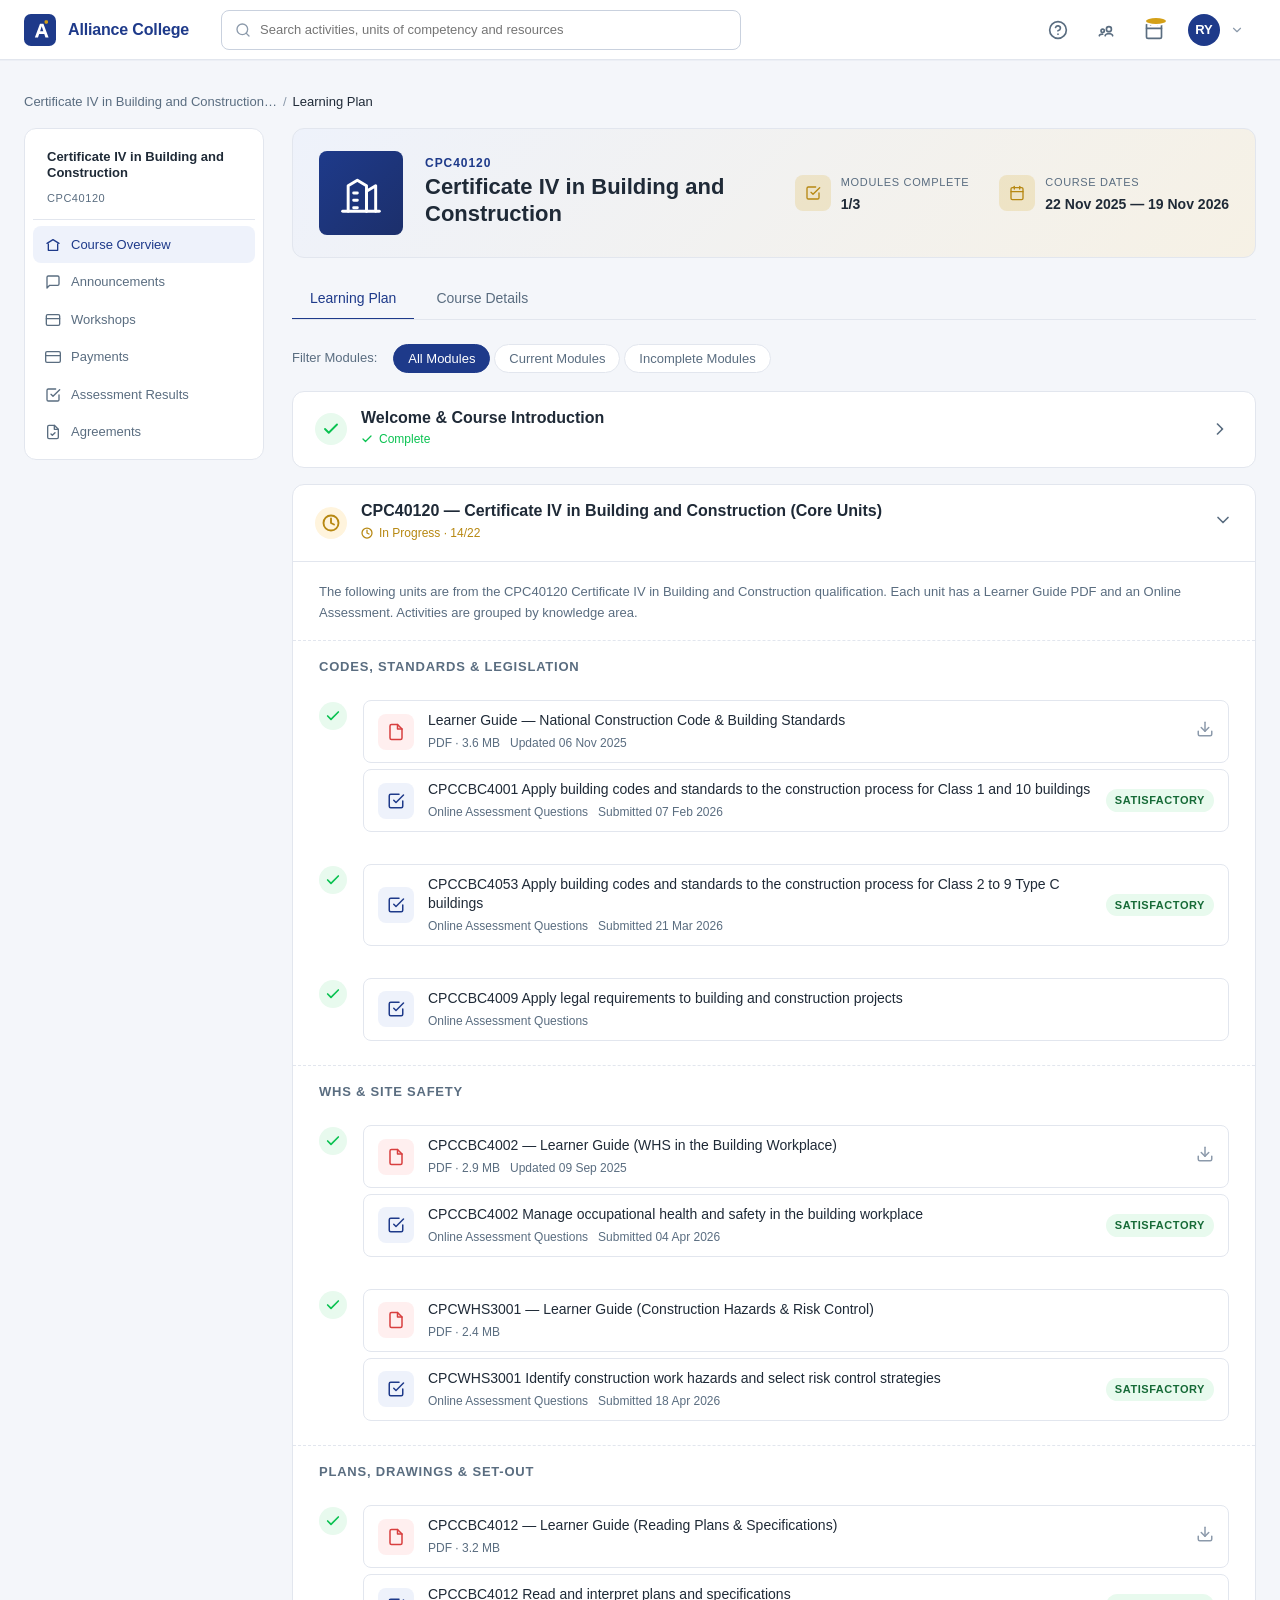
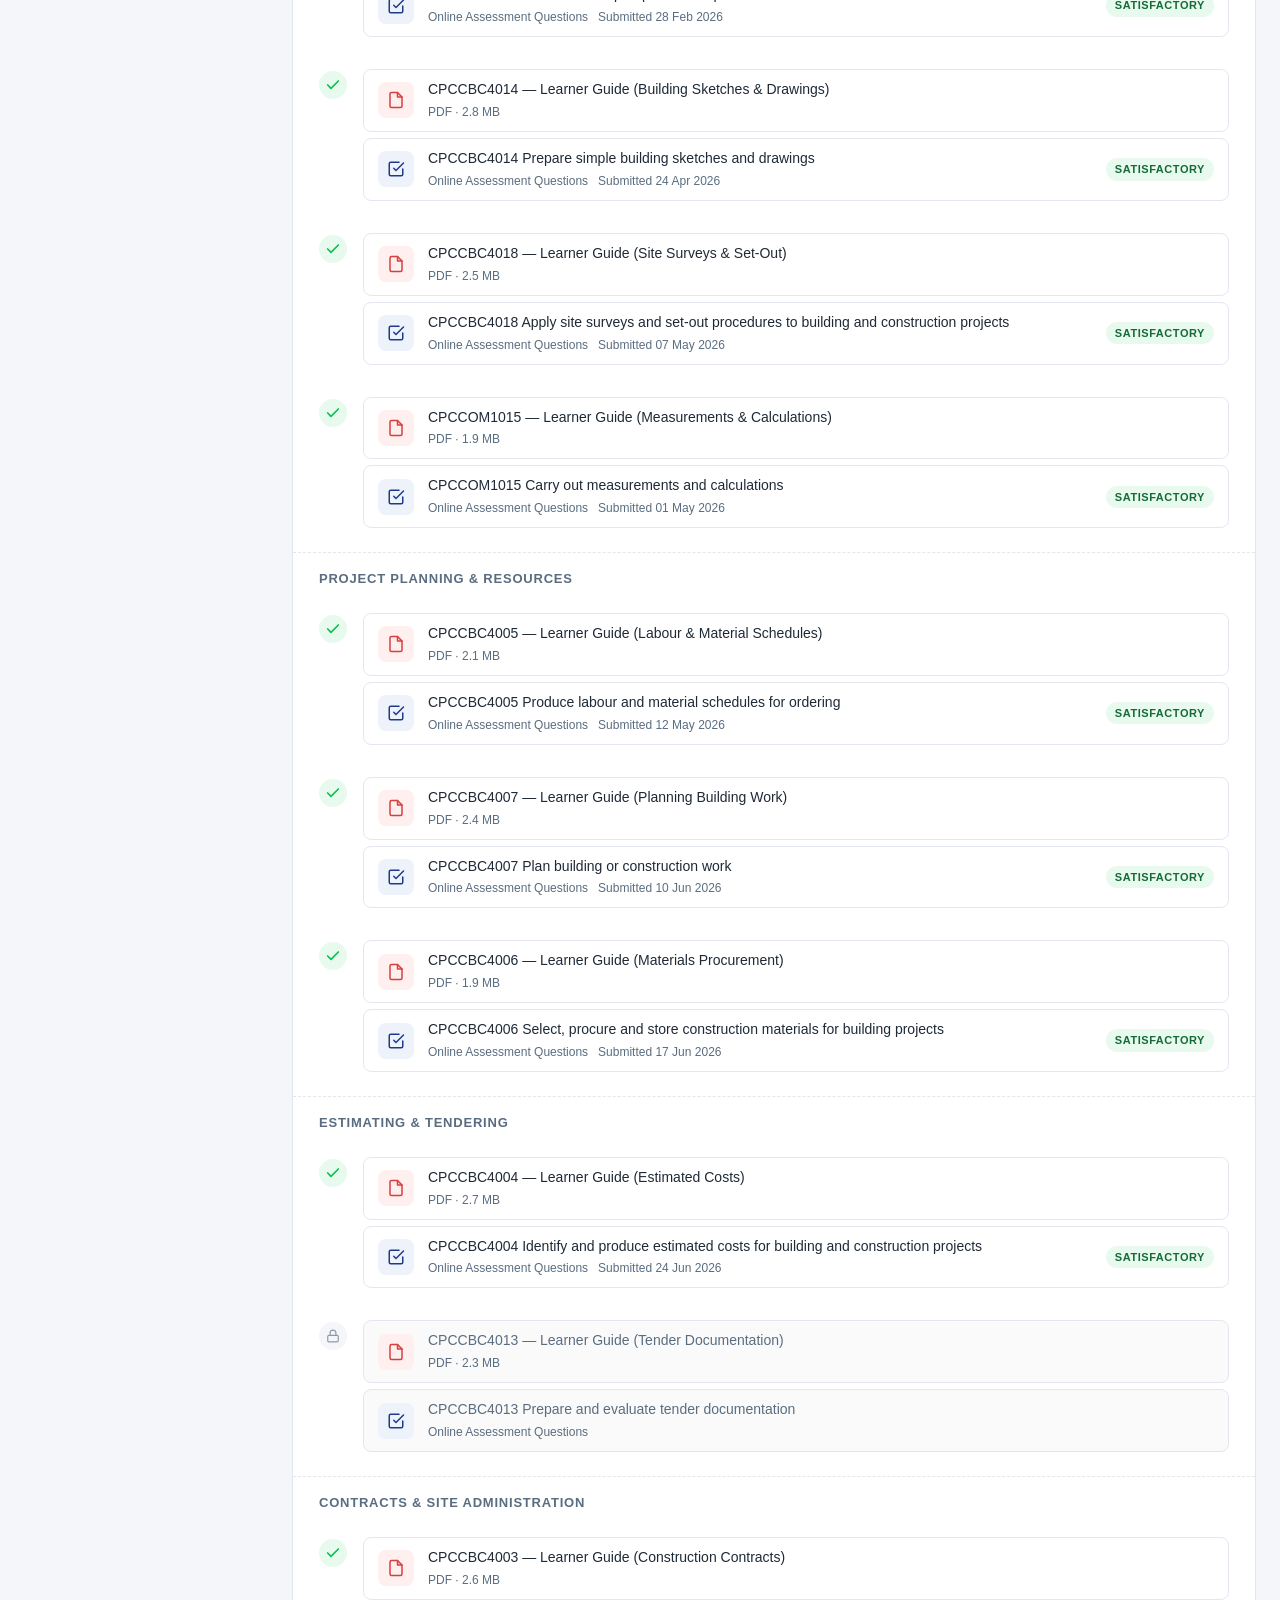
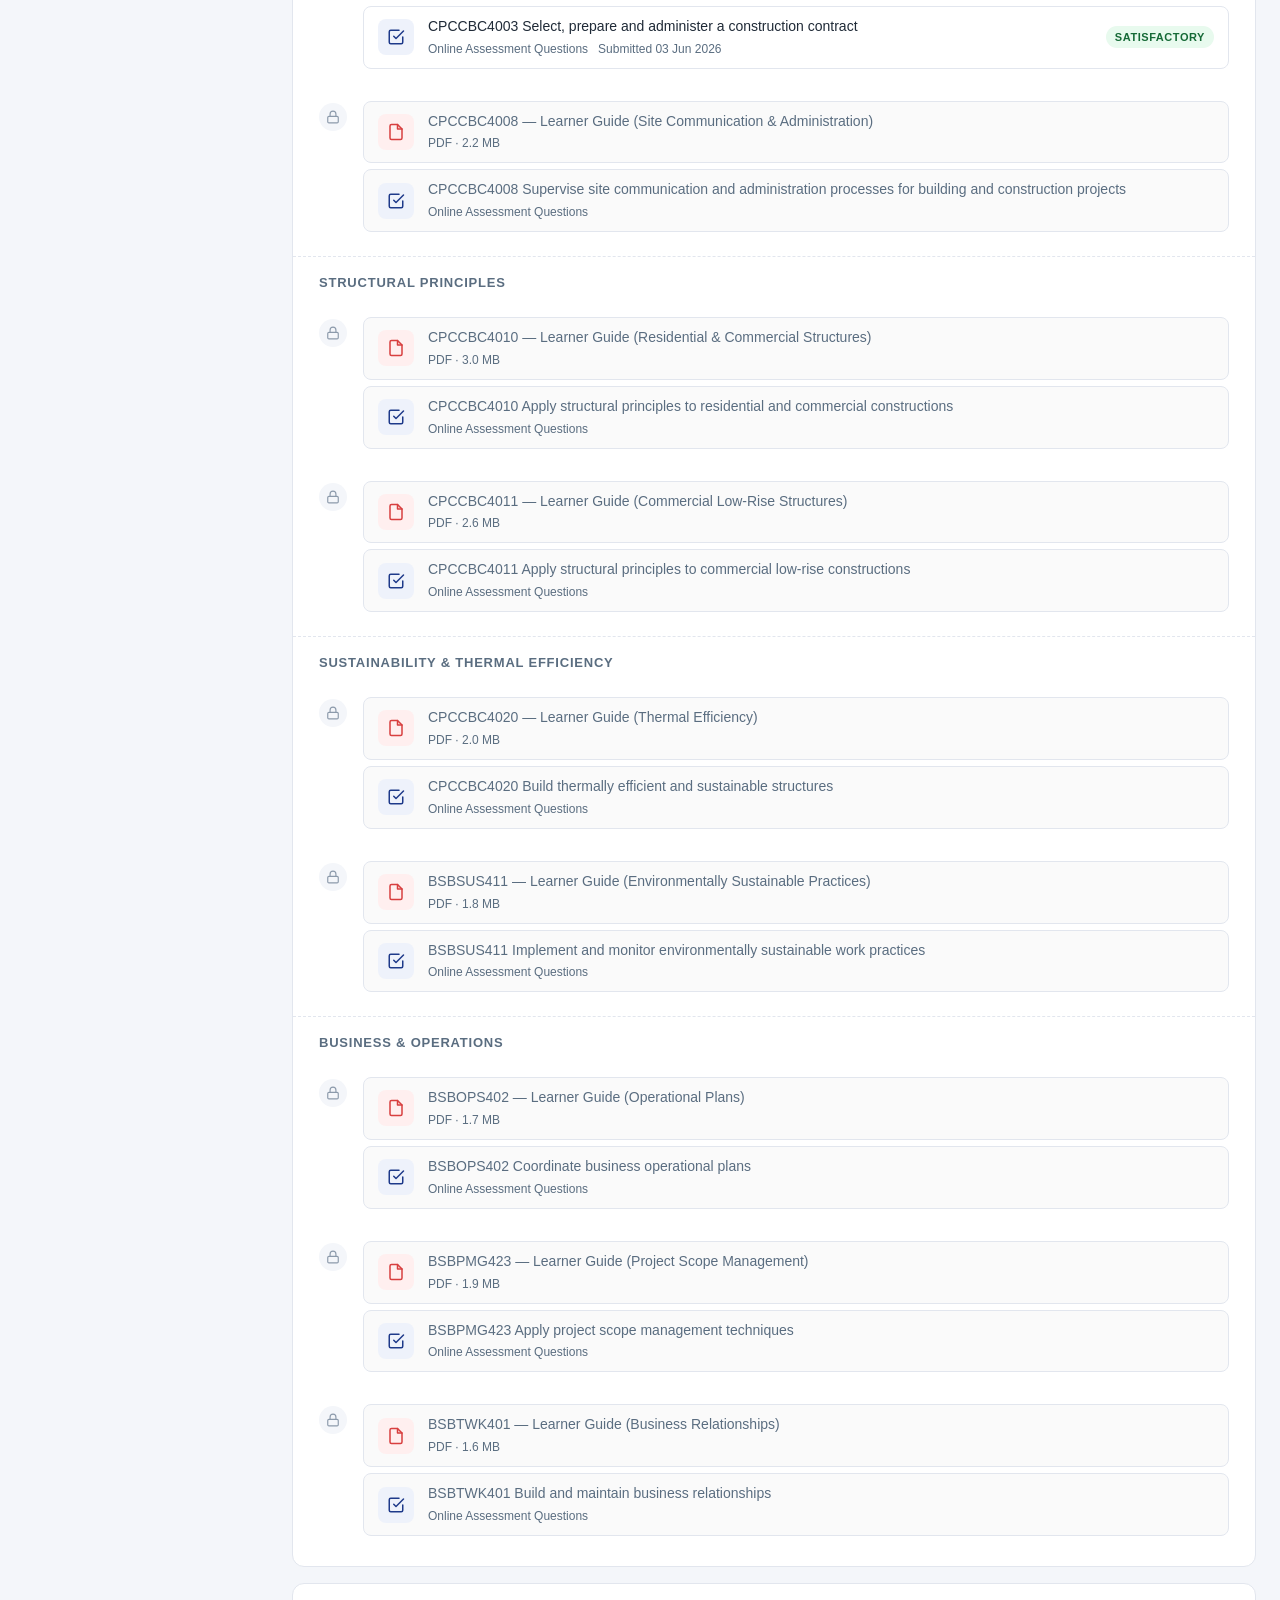
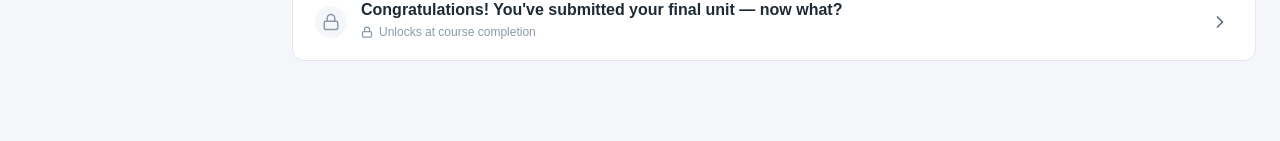
==== commit 96d17e9e: "Mark 14 units satisfactory; unlock CPCCBC4006 and CPCCBC4004 Co-Authored-By: Claude Sonnet 4.6 <nore" ====
--- a/course.html
+++ b/course.html
@@ -163,7 +163,7 @@
                     <h3>CPC40120 — Certificate IV in Building and Construction (Core Units)</h3>
                     <span class="module-state progress">
                       <svg width="12" height="12" viewBox="0 0 24 24" fill="none" stroke="currentColor" stroke-width="2.5" stroke-linecap="round" stroke-linejoin="round"><circle cx="12" cy="12" r="10"/><polyline points="12 6 12 12 16 14"/></svg>
-                      In Progress · 12/22
+                      In Progress · 14/22
                     </span>
                   </div>
                 </div>
@@ -280,9 +280,9 @@
                     <a class="act-row" href="unit.html?u=cpccbc4007"><span class="act-icon assess"><svg width="18" height="18" viewBox="0 0 24 24" fill="none" stroke="currentColor" stroke-width="2" stroke-linecap="round" stroke-linejoin="round"><path d="M9 11l3 3L22 4"/><path d="M21 12v7a2 2 0 0 1-2 2H5a2 2 0 0 1-2-2V5a2 2 0 0 1 2-2h11"/></svg></span><div class="act-body"><p class="act-title">CPCCBC4007 Plan building or construction work</p><div class="act-meta"><span>Online Assessment Questions</span><span>Submitted 10 Jun 2026</span></div></div><span class="act-state-badge satisfactory">Satisfactory</span></a>
                   </div>
                   <div class="activity-pair">
-                    <span class="pair-status locked"><svg width="14" height="14" viewBox="0 0 24 24" fill="none" stroke="currentColor" stroke-width="2" stroke-linecap="round" stroke-linejoin="round"><rect x="3" y="11" width="18" height="11" rx="2" ry="2"/><path d="M7 11V7a5 5 0 0 1 10 0v4"/></svg></span>
-                    <div class="act-row locked"><span class="act-icon pdf"><svg width="18" height="18" viewBox="0 0 24 24" fill="none" stroke="currentColor" stroke-width="2" stroke-linecap="round" stroke-linejoin="round"><path d="M14 2H6a2 2 0 0 0-2 2v16a2 2 0 0 0 2 2h12a2 2 0 0 0 2-2V8z"/><polyline points="14 2 14 8 20 8"/></svg></span><div class="act-body"><p class="act-title">CPCCBC4006 — Learner Guide (Materials Procurement)</p><div class="act-meta"><span>PDF · 1.9 MB</span></div></div></div>
-                    <div class="act-row locked"><span class="act-icon assess"><svg width="18" height="18" viewBox="0 0 24 24" fill="none" stroke="currentColor" stroke-width="2" stroke-linecap="round" stroke-linejoin="round"><path d="M9 11l3 3L22 4"/><path d="M21 12v7a2 2 0 0 1-2 2H5a2 2 0 0 1-2-2V5a2 2 0 0 1 2-2h11"/></svg></span><div class="act-body"><p class="act-title">CPCCBC4006 Select, procure and store construction materials for building projects</p><div class="act-meta"><span>Online Assessment Questions</span></div></div></div>
+                    <span class="pair-status complete"><svg width="16" height="16" viewBox="0 0 24 24" fill="none" stroke="currentColor" stroke-width="2.5" stroke-linecap="round" stroke-linejoin="round"><polyline points="20 6 9 17 4 12"/></svg></span>
+                    <a class="act-row" href="#"><span class="act-icon pdf"><svg width="18" height="18" viewBox="0 0 24 24" fill="none" stroke="currentColor" stroke-width="2" stroke-linecap="round" stroke-linejoin="round"><path d="M14 2H6a2 2 0 0 0-2 2v16a2 2 0 0 0 2 2h12a2 2 0 0 0 2-2V8z"/><polyline points="14 2 14 8 20 8"/></svg></span><div class="act-body"><p class="act-title">CPCCBC4006 — Learner Guide (Materials Procurement)</p><div class="act-meta"><span>PDF · 1.9 MB</span></div></div></a>
+                    <a class="act-row" href="unit.html?u=cpccbc4006"><span class="act-icon assess"><svg width="18" height="18" viewBox="0 0 24 24" fill="none" stroke="currentColor" stroke-width="2" stroke-linecap="round" stroke-linejoin="round"><path d="M9 11l3 3L22 4"/><path d="M21 12v7a2 2 0 0 1-2 2H5a2 2 0 0 1-2-2V5a2 2 0 0 1 2-2h11"/></svg></span><div class="act-body"><p class="act-title">CPCCBC4006 Select, procure and store construction materials for building projects</p><div class="act-meta"><span>Online Assessment Questions</span><span>Submitted 17 Jun 2026</span></div></div><span class="act-state-badge satisfactory">Satisfactory</span></a>
                   </div>
                 </div>
 
@@ -290,9 +290,9 @@
                 <div class="sub-section">
                   <div class="sub-section-head">Estimating &amp; Tendering</div>
                   <div class="activity-pair">
-                    <span class="pair-status locked"><svg width="14" height="14" viewBox="0 0 24 24" fill="none" stroke="currentColor" stroke-width="2" stroke-linecap="round" stroke-linejoin="round"><rect x="3" y="11" width="18" height="11" rx="2" ry="2"/><path d="M7 11V7a5 5 0 0 1 10 0v4"/></svg></span>
-                    <div class="act-row locked"><span class="act-icon pdf"><svg width="18" height="18" viewBox="0 0 24 24" fill="none" stroke="currentColor" stroke-width="2" stroke-linecap="round" stroke-linejoin="round"><path d="M14 2H6a2 2 0 0 0-2 2v16a2 2 0 0 0 2 2h12a2 2 0 0 0 2-2V8z"/><polyline points="14 2 14 8 20 8"/></svg></span><div class="act-body"><p class="act-title">CPCCBC4004 — Learner Guide (Estimated Costs)</p><div class="act-meta"><span>PDF · 2.7 MB</span></div></div></div>
-                    <div class="act-row locked"><span class="act-icon assess"><svg width="18" height="18" viewBox="0 0 24 24" fill="none" stroke="currentColor" stroke-width="2" stroke-linecap="round" stroke-linejoin="round"><path d="M9 11l3 3L22 4"/><path d="M21 12v7a2 2 0 0 1-2 2H5a2 2 0 0 1-2-2V5a2 2 0 0 1 2-2h11"/></svg></span><div class="act-body"><p class="act-title">CPCCBC4004 Identify and produce estimated costs for building and construction projects</p><div class="act-meta"><span>Online Assessment Questions</span></div></div></div>
+                    <span class="pair-status complete"><svg width="16" height="16" viewBox="0 0 24 24" fill="none" stroke="currentColor" stroke-width="2.5" stroke-linecap="round" stroke-linejoin="round"><polyline points="20 6 9 17 4 12"/></svg></span>
+                    <a class="act-row" href="#"><span class="act-icon pdf"><svg width="18" height="18" viewBox="0 0 24 24" fill="none" stroke="currentColor" stroke-width="2" stroke-linecap="round" stroke-linejoin="round"><path d="M14 2H6a2 2 0 0 0-2 2v16a2 2 0 0 0 2 2h12a2 2 0 0 0 2-2V8z"/><polyline points="14 2 14 8 20 8"/></svg></span><div class="act-body"><p class="act-title">CPCCBC4004 — Learner Guide (Estimated Costs)</p><div class="act-meta"><span>PDF · 2.7 MB</span></div></div></a>
+                    <a class="act-row" href="unit.html?u=cpccbc4004"><span class="act-icon assess"><svg width="18" height="18" viewBox="0 0 24 24" fill="none" stroke="currentColor" stroke-width="2" stroke-linecap="round" stroke-linejoin="round"><path d="M9 11l3 3L22 4"/><path d="M21 12v7a2 2 0 0 1-2 2H5a2 2 0 0 1-2-2V5a2 2 0 0 1 2-2h11"/></svg></span><div class="act-body"><p class="act-title">CPCCBC4004 Identify and produce estimated costs for building and construction projects</p><div class="act-meta"><span>Online Assessment Questions</span><span>Submitted 24 Jun 2026</span></div></div><span class="act-state-badge satisfactory">Satisfactory</span></a>
                   </div>
                   <div class="activity-pair">
                     <span class="pair-status locked"><svg width="14" height="14" viewBox="0 0 24 24" fill="none" stroke="currentColor" stroke-width="2" stroke-linecap="round" stroke-linejoin="round"><rect x="3" y="11" width="18" height="11" rx="2" ry="2"/><path d="M7 11V7a5 5 0 0 1 10 0v4"/></svg></span>
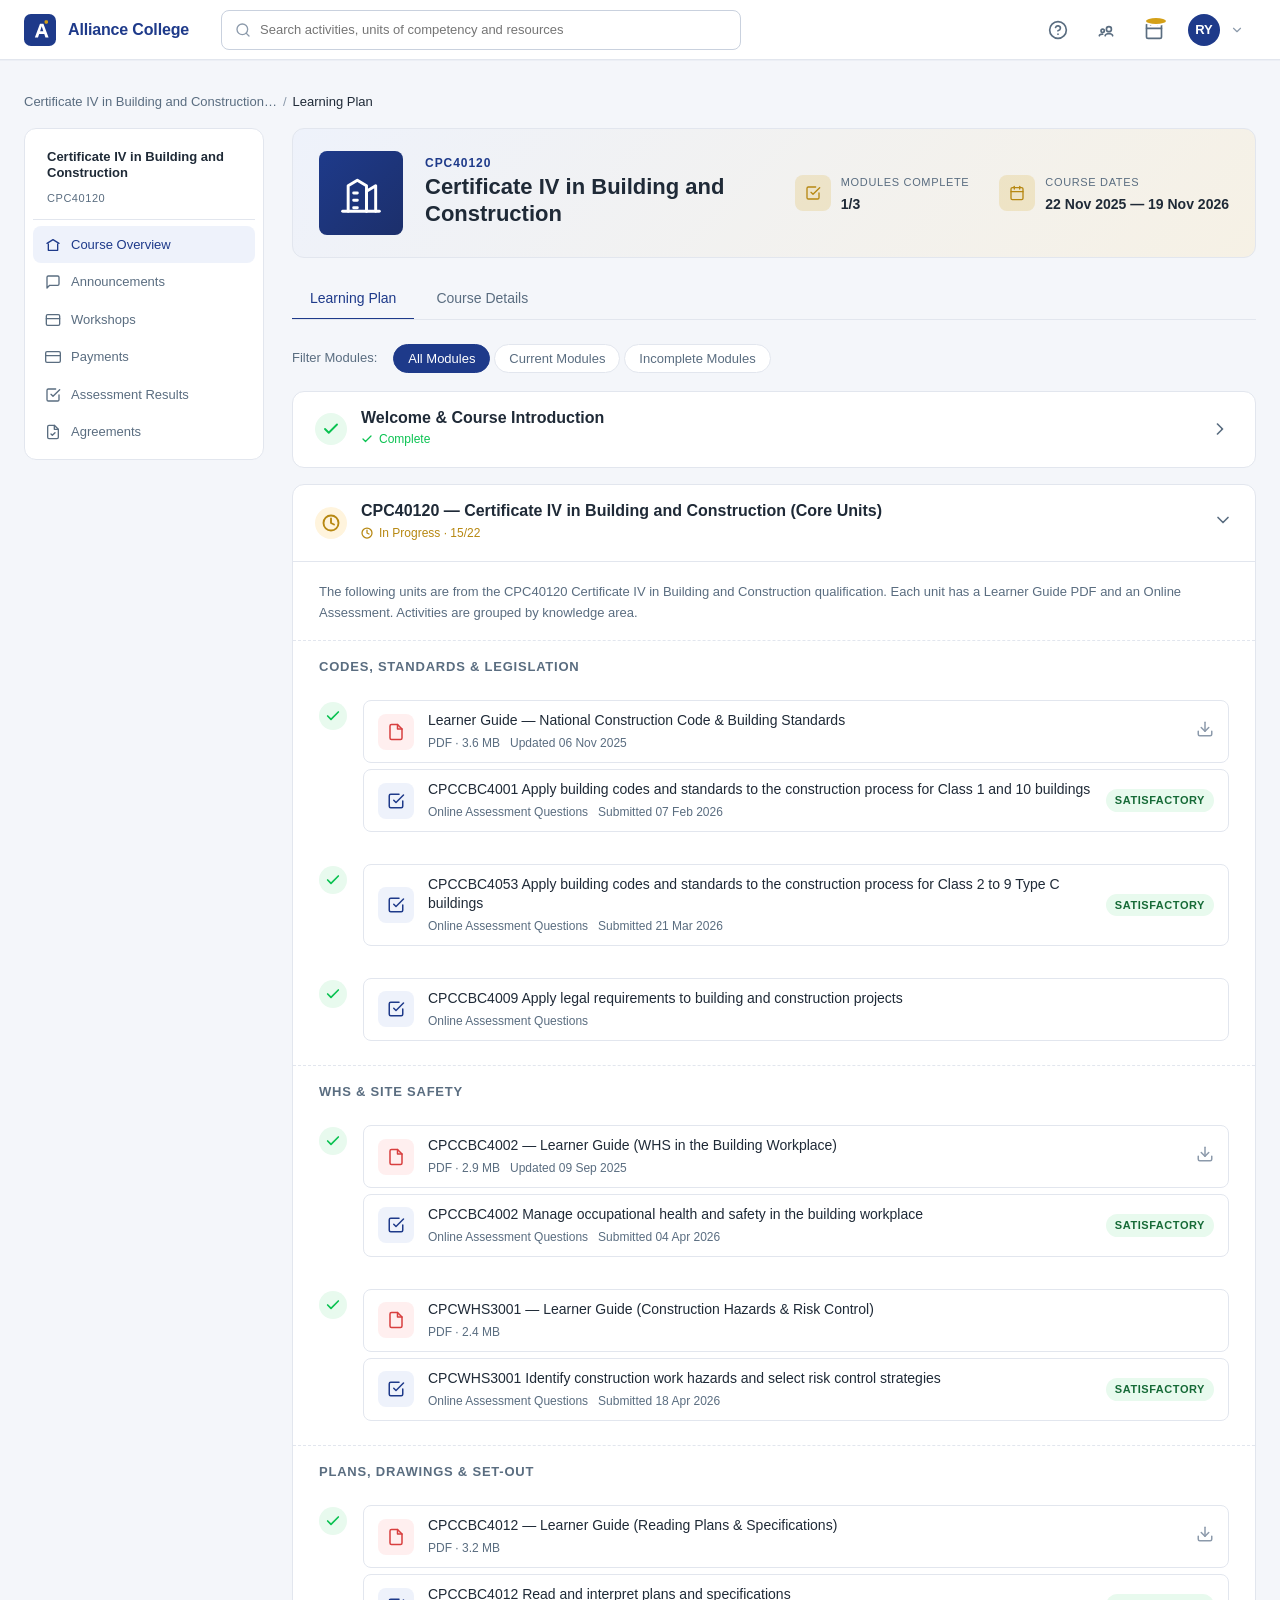
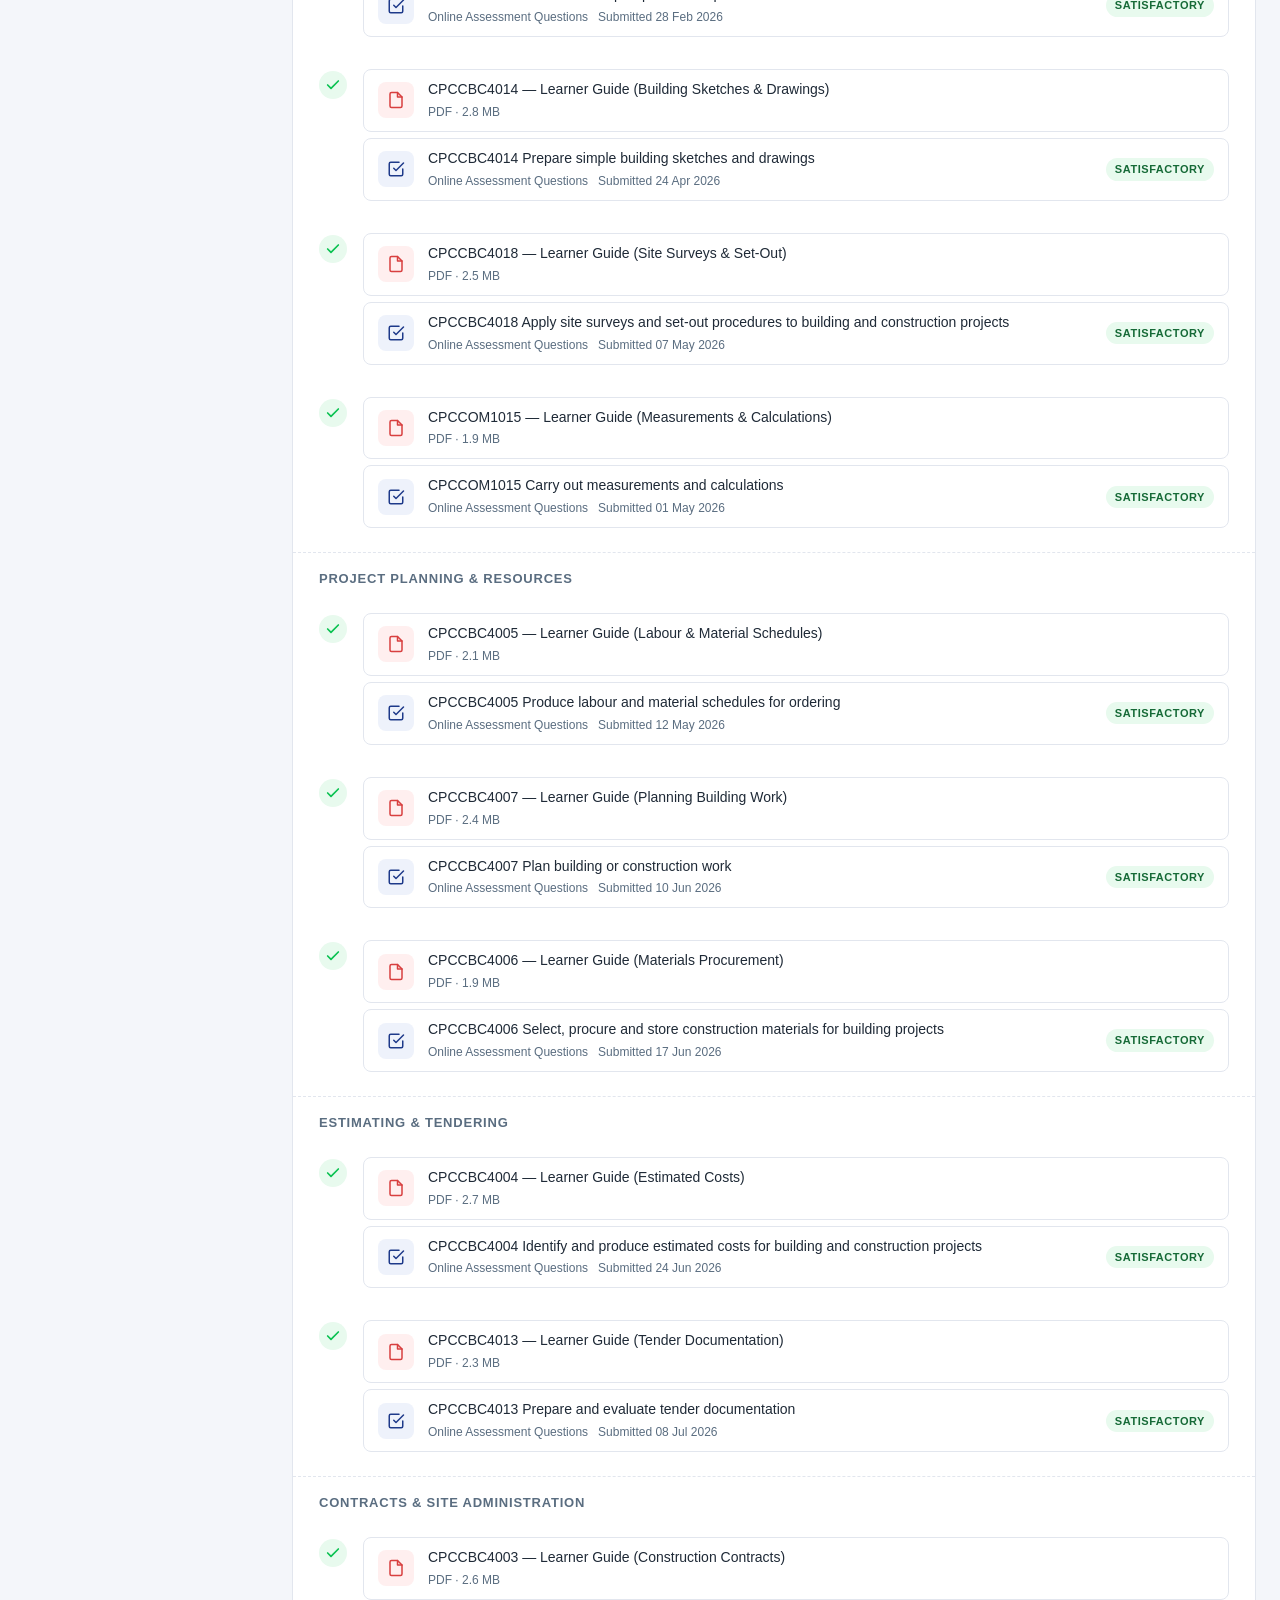
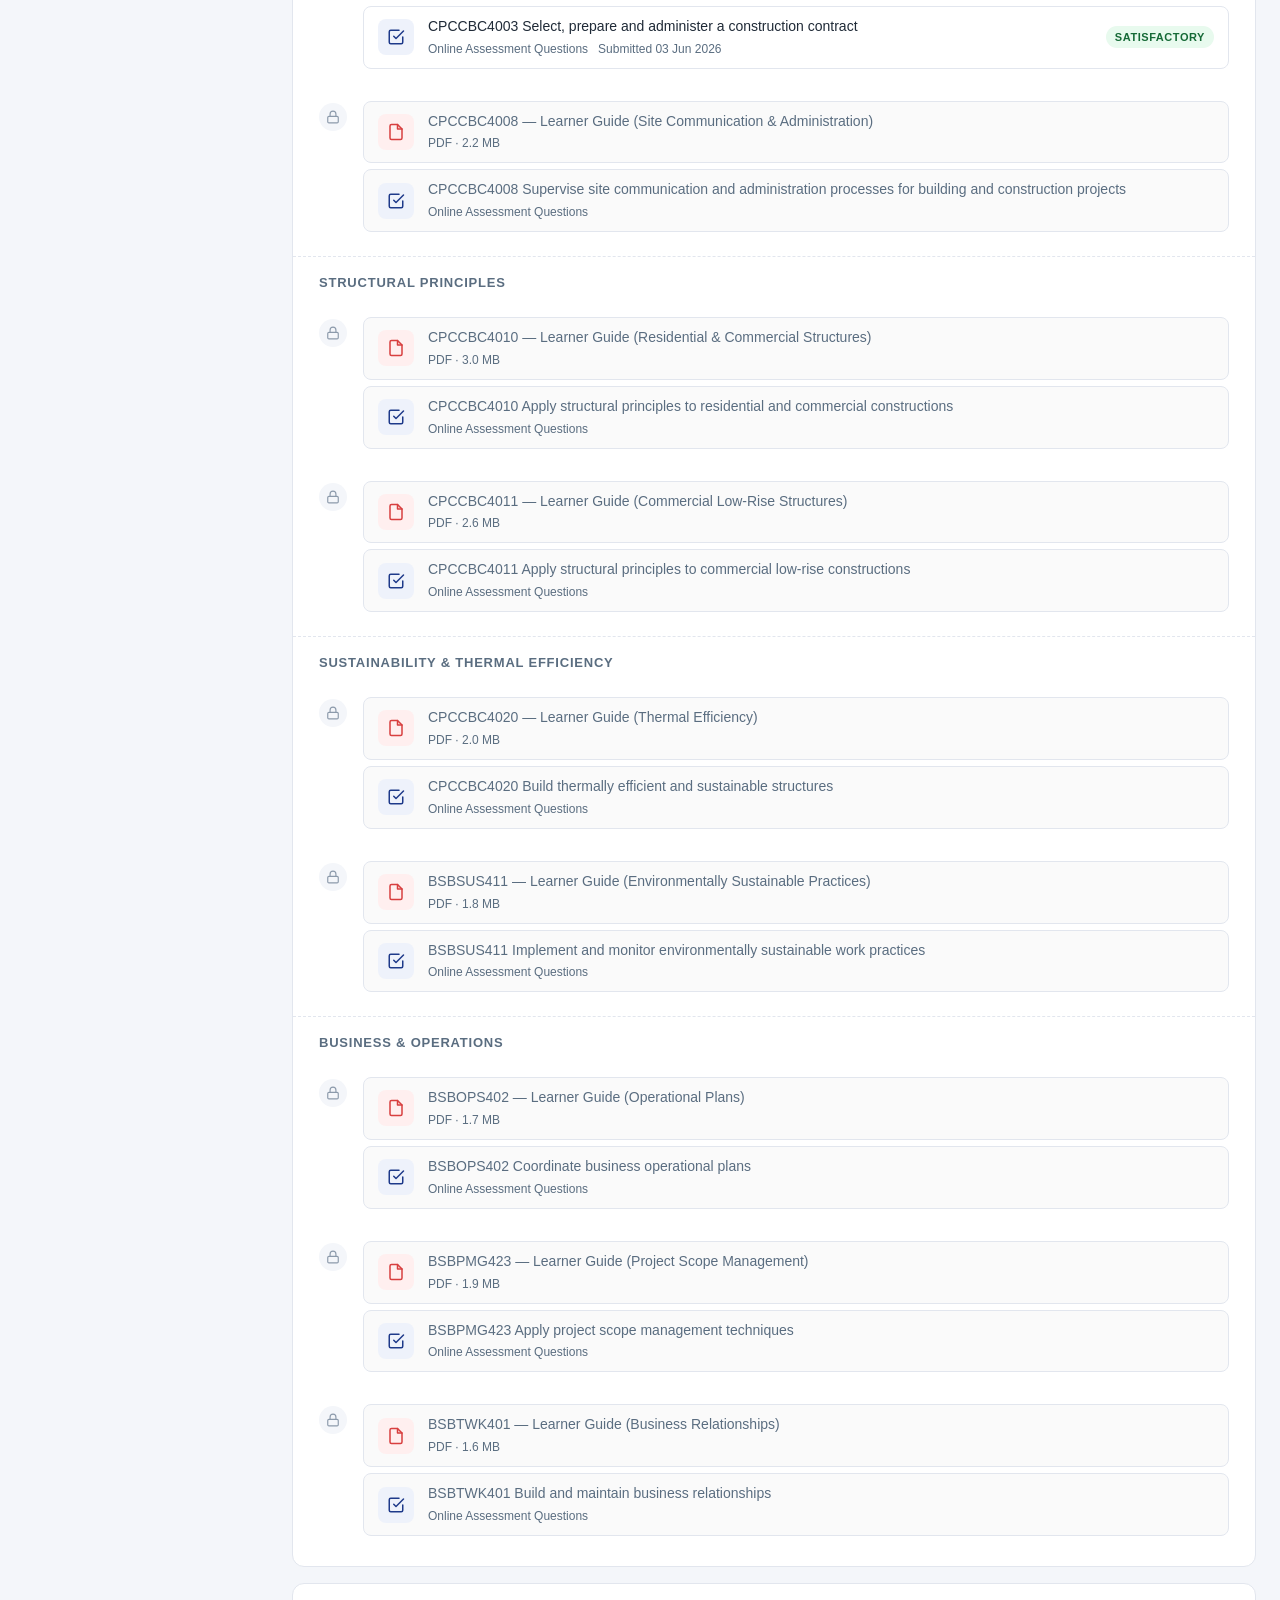
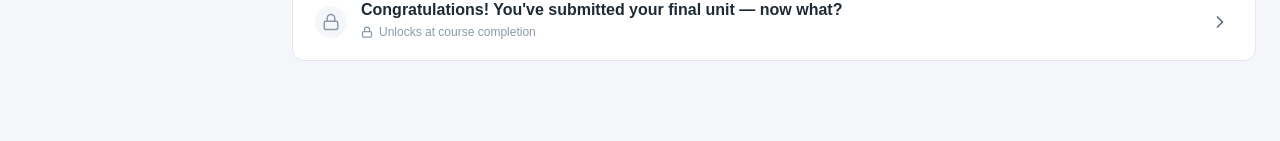
==== commit f2fc6a6c: "Update course progress to 15 of 22 units" ====
--- a/course.html
+++ b/course.html
@@ -163,7 +163,7 @@
                     <h3>CPC40120 — Certificate IV in Building and Construction (Core Units)</h3>
                     <span class="module-state progress">
                       <svg width="12" height="12" viewBox="0 0 24 24" fill="none" stroke="currentColor" stroke-width="2.5" stroke-linecap="round" stroke-linejoin="round"><circle cx="12" cy="12" r="10"/><polyline points="12 6 12 12 16 14"/></svg>
-                      In Progress · 14/22
+                      In Progress · 15/22
                     </span>
                   </div>
                 </div>
@@ -266,7 +266,7 @@
                   </div>
                 </div>
 
-                <!-- Project Planning & Resources (UPCOMING) -->
+                <!-- Project Planning & Resources (ALL COMPLETE) -->
                 <div class="sub-section">
                   <div class="sub-section-head">Project Planning &amp; Resources</div>
                   <div class="activity-pair">
@@ -295,9 +295,9 @@
                     <a class="act-row" href="unit.html?u=cpccbc4004"><span class="act-icon assess"><svg width="18" height="18" viewBox="0 0 24 24" fill="none" stroke="currentColor" stroke-width="2" stroke-linecap="round" stroke-linejoin="round"><path d="M9 11l3 3L22 4"/><path d="M21 12v7a2 2 0 0 1-2 2H5a2 2 0 0 1-2-2V5a2 2 0 0 1 2-2h11"/></svg></span><div class="act-body"><p class="act-title">CPCCBC4004 Identify and produce estimated costs for building and construction projects</p><div class="act-meta"><span>Online Assessment Questions</span><span>Submitted 24 Jun 2026</span></div></div><span class="act-state-badge satisfactory">Satisfactory</span></a>
                   </div>
                   <div class="activity-pair">
-                    <span class="pair-status locked"><svg width="14" height="14" viewBox="0 0 24 24" fill="none" stroke="currentColor" stroke-width="2" stroke-linecap="round" stroke-linejoin="round"><rect x="3" y="11" width="18" height="11" rx="2" ry="2"/><path d="M7 11V7a5 5 0 0 1 10 0v4"/></svg></span>
-                    <div class="act-row locked"><span class="act-icon pdf"><svg width="18" height="18" viewBox="0 0 24 24" fill="none" stroke="currentColor" stroke-width="2" stroke-linecap="round" stroke-linejoin="round"><path d="M14 2H6a2 2 0 0 0-2 2v16a2 2 0 0 0 2 2h12a2 2 0 0 0 2-2V8z"/><polyline points="14 2 14 8 20 8"/></svg></span><div class="act-body"><p class="act-title">CPCCBC4013 — Learner Guide (Tender Documentation)</p><div class="act-meta"><span>PDF · 2.3 MB</span></div></div></div>
-                    <div class="act-row locked"><span class="act-icon assess"><svg width="18" height="18" viewBox="0 0 24 24" fill="none" stroke="currentColor" stroke-width="2" stroke-linecap="round" stroke-linejoin="round"><path d="M9 11l3 3L22 4"/><path d="M21 12v7a2 2 0 0 1-2 2H5a2 2 0 0 1-2-2V5a2 2 0 0 1 2-2h11"/></svg></span><div class="act-body"><p class="act-title">CPCCBC4013 Prepare and evaluate tender documentation</p><div class="act-meta"><span>Online Assessment Questions</span></div></div></div>
+                    <span class="pair-status complete"><svg width="16" height="16" viewBox="0 0 24 24" fill="none" stroke="currentColor" stroke-width="2.5" stroke-linecap="round" stroke-linejoin="round"><polyline points="20 6 9 17 4 12"/></svg></span>
+                    <a class="act-row" href="#"><span class="act-icon pdf"><svg width="18" height="18" viewBox="0 0 24 24" fill="none" stroke="currentColor" stroke-width="2" stroke-linecap="round" stroke-linejoin="round"><path d="M14 2H6a2 2 0 0 0-2 2v16a2 2 0 0 0 2 2h12a2 2 0 0 0 2-2V8z"/><polyline points="14 2 14 8 20 8"/></svg></span><div class="act-body"><p class="act-title">CPCCBC4013 — Learner Guide (Tender Documentation)</p><div class="act-meta"><span>PDF · 2.3 MB</span></div></div></a>
+                    <a class="act-row" href="unit.html?u=cpccbc4013"><span class="act-icon assess"><svg width="18" height="18" viewBox="0 0 24 24" fill="none" stroke="currentColor" stroke-width="2" stroke-linecap="round" stroke-linejoin="round"><path d="M9 11l3 3L22 4"/><path d="M21 12v7a2 2 0 0 1-2 2H5a2 2 0 0 1-2-2V5a2 2 0 0 1 2-2h11"/></svg></span><div class="act-body"><p class="act-title">CPCCBC4013 Prepare and evaluate tender documentation</p><div class="act-meta"><span>Online Assessment Questions</span><span>Submitted 08 Jul 2026</span></div></div><span class="act-state-badge satisfactory">Satisfactory</span></a>
                   </div>
                 </div>
 
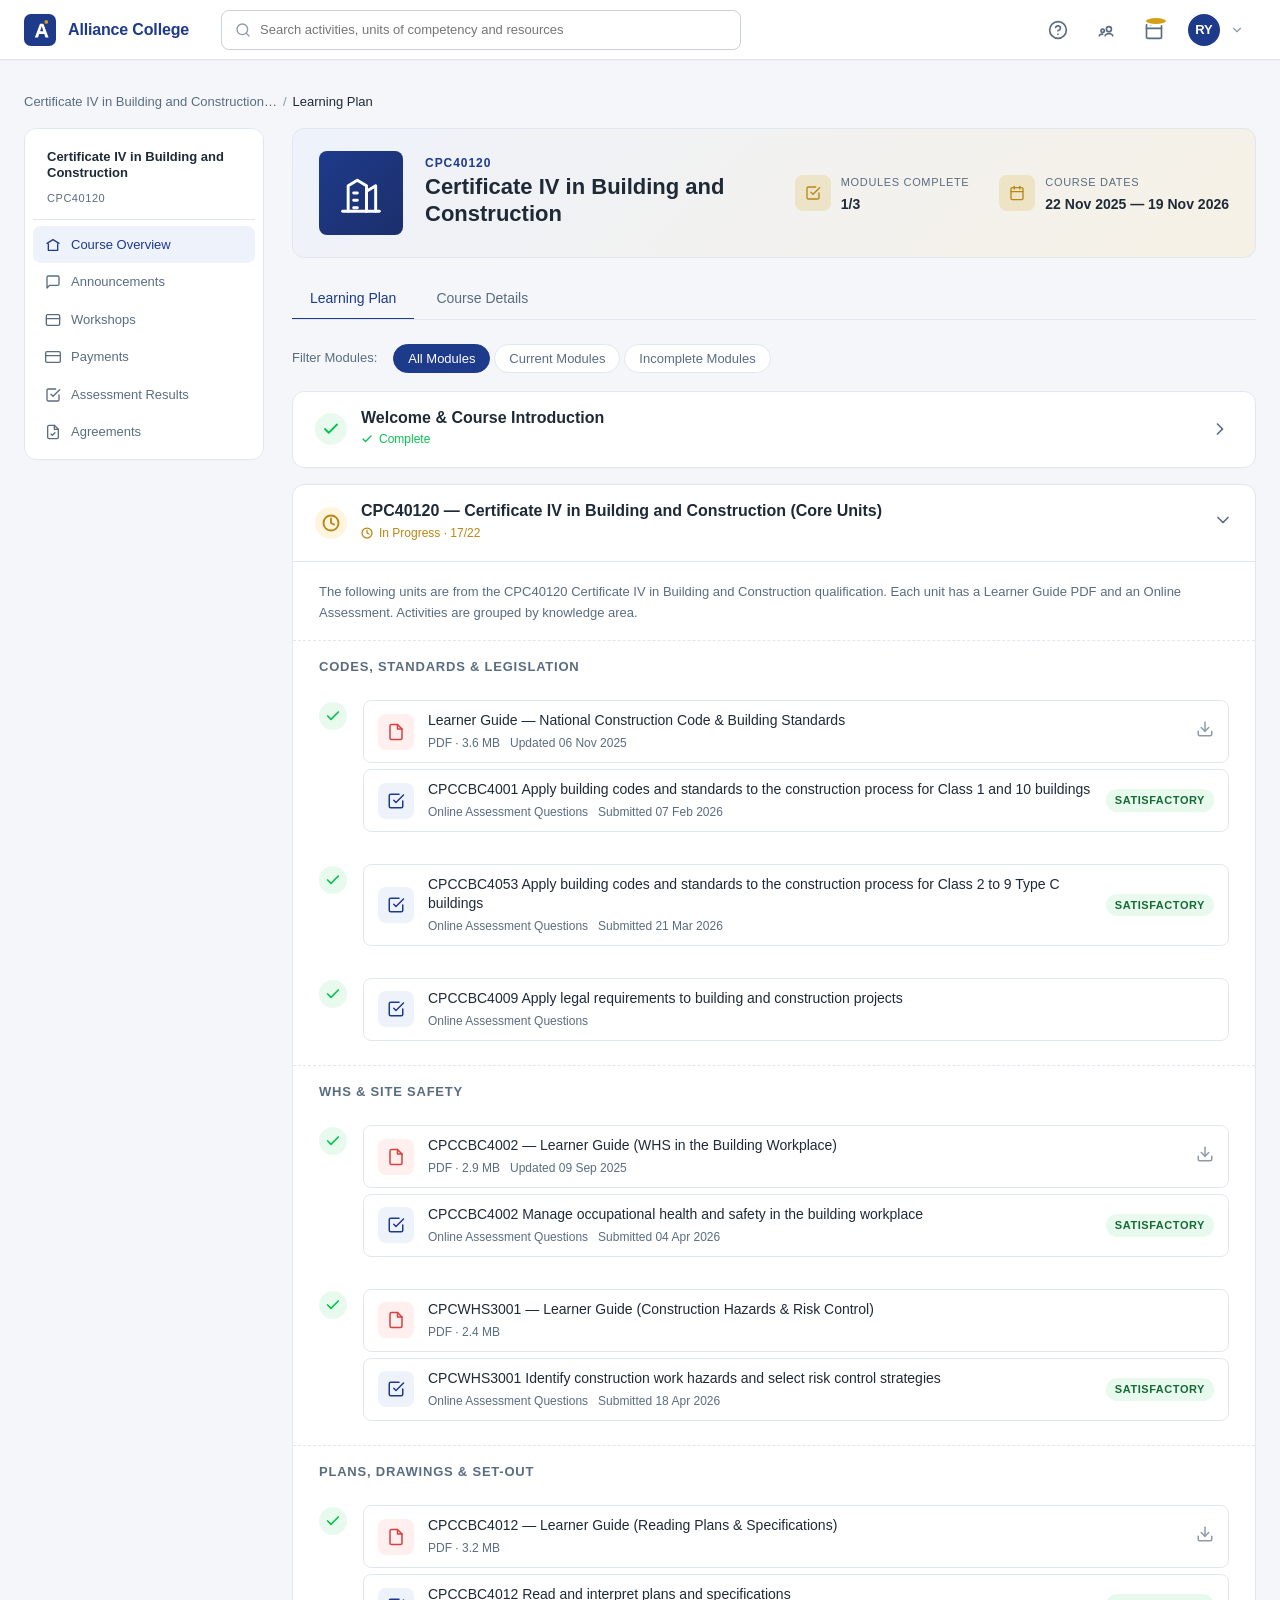
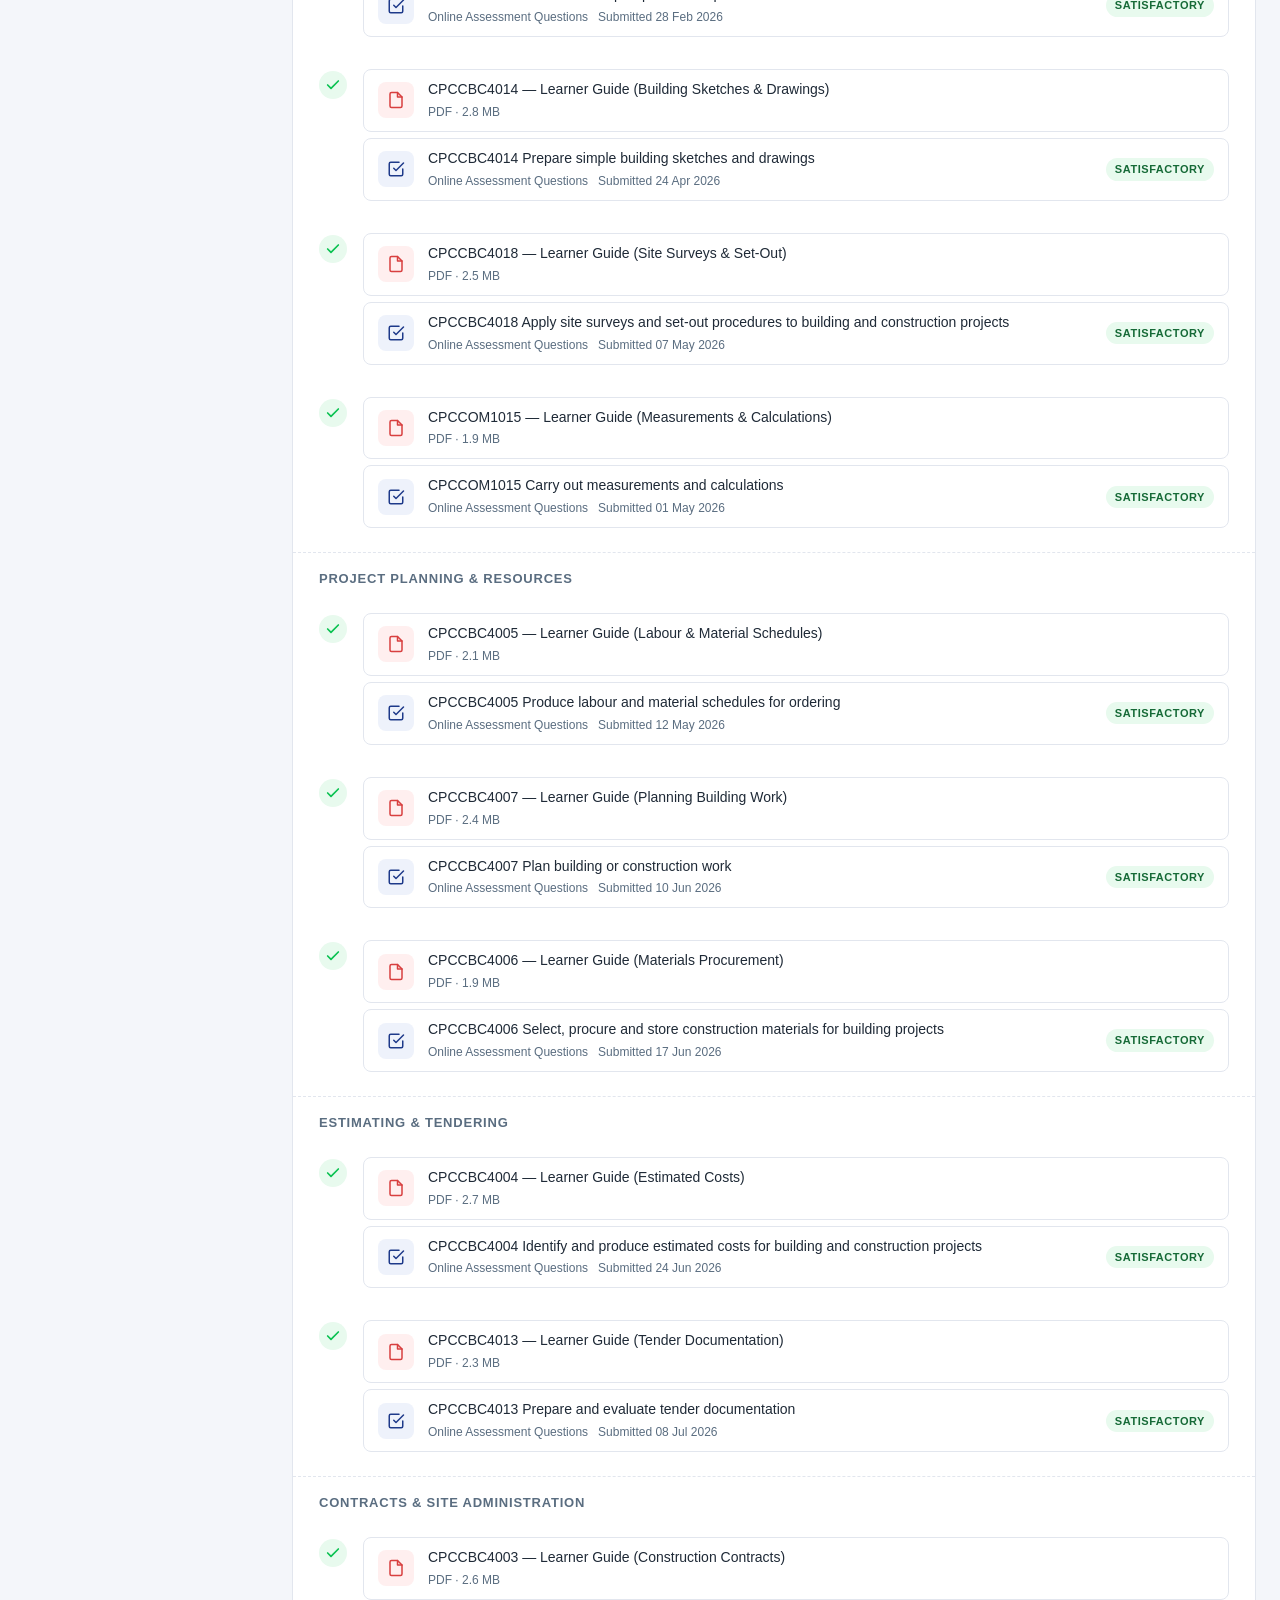
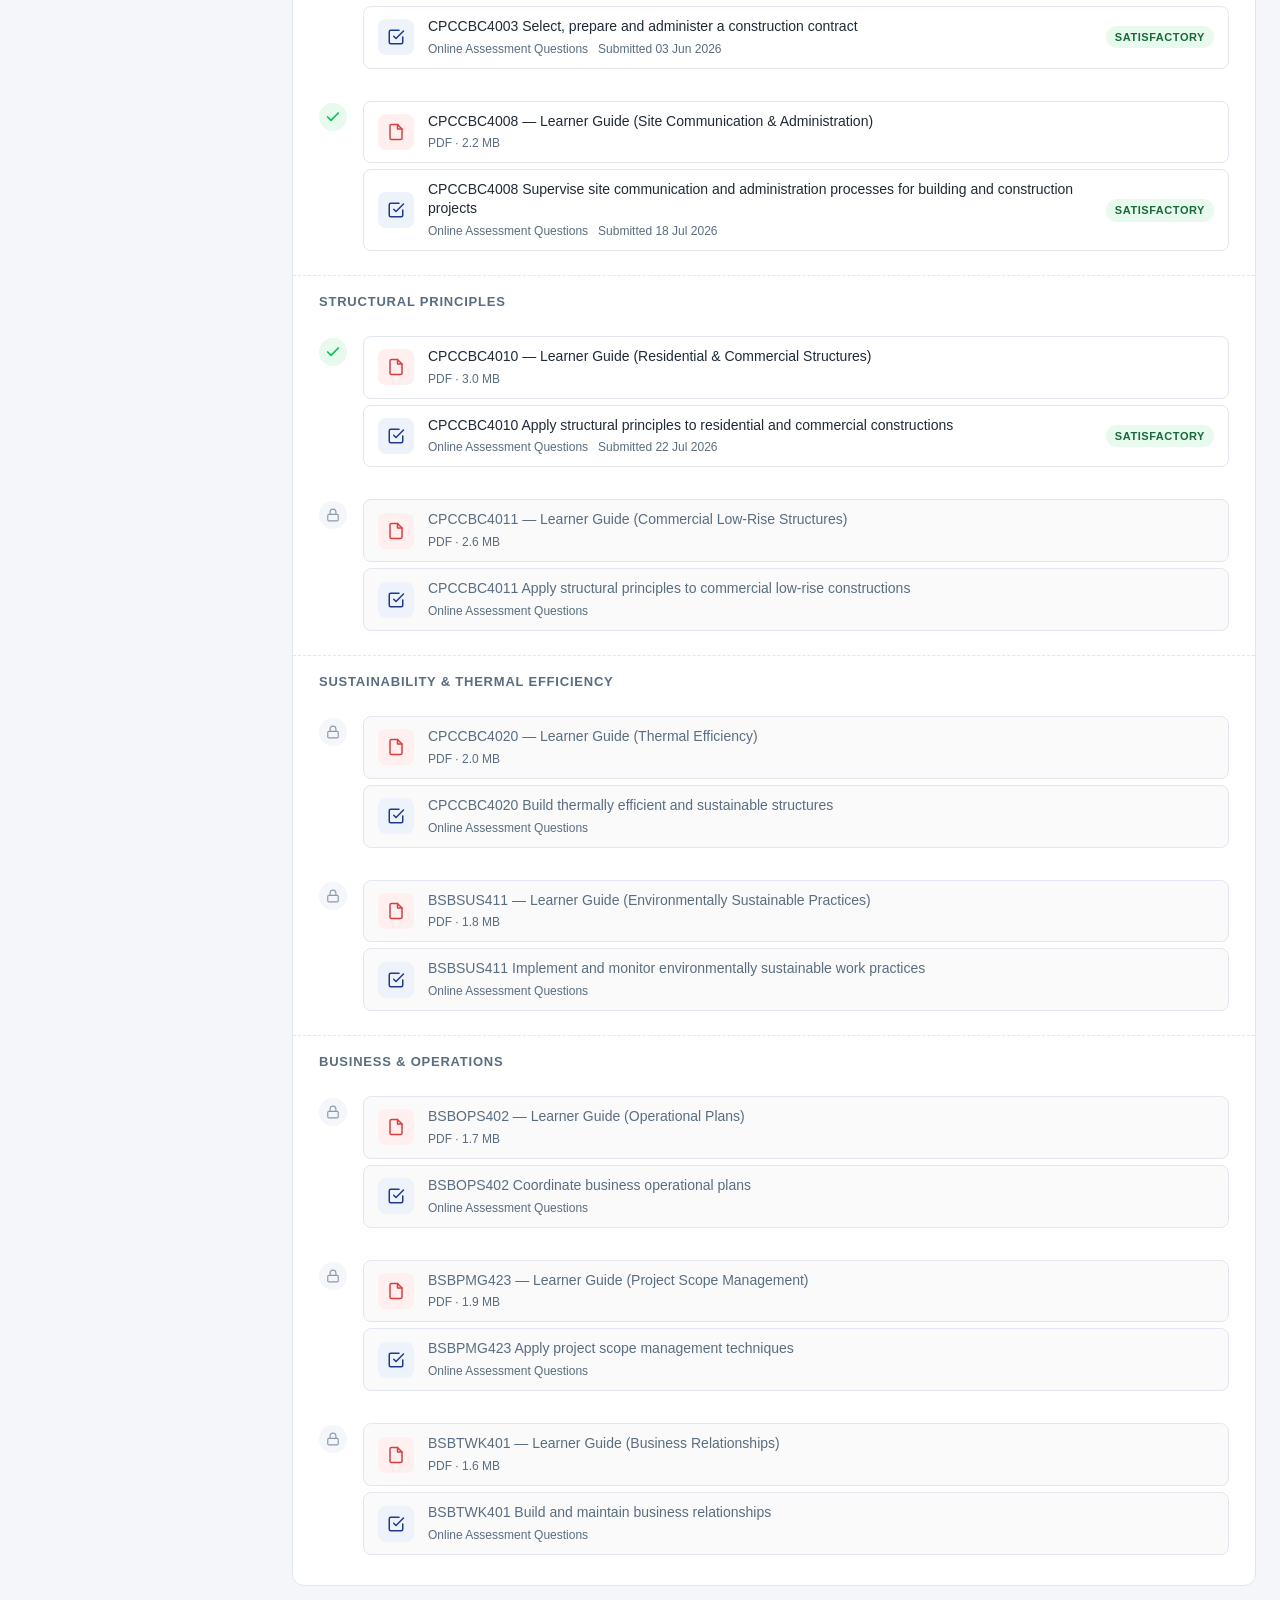
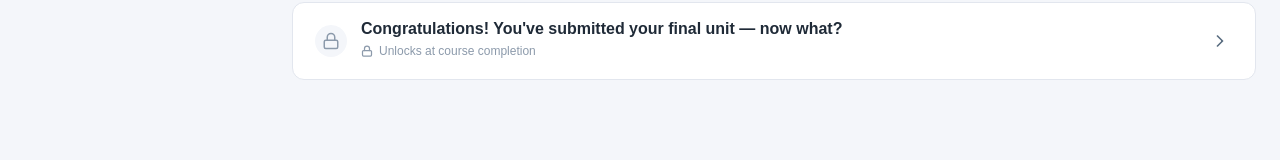
==== commit e966e28d: "Bump progress to 17 of 22 units satisfactory Unlock CPCCBC4008 (Site Communication & Administration)" ====
--- a/course.html
+++ b/course.html
@@ -163,7 +163,7 @@
                     <h3>CPC40120 — Certificate IV in Building and Construction (Core Units)</h3>
                     <span class="module-state progress">
                       <svg width="12" height="12" viewBox="0 0 24 24" fill="none" stroke="currentColor" stroke-width="2.5" stroke-linecap="round" stroke-linejoin="round"><circle cx="12" cy="12" r="10"/><polyline points="12 6 12 12 16 14"/></svg>
-                      In Progress · 15/22
+                      In Progress · 17/22
                     </span>
                   </div>
                 </div>
@@ -301,7 +301,7 @@
                   </div>
                 </div>
 
-                <!-- Contracts & Site Administration -->
+                <!-- Contracts & Site Administration (ALL COMPLETE) -->
                 <div class="sub-section">
                   <div class="sub-section-head">Contracts &amp; Site Administration</div>
                   <div class="activity-pair">
@@ -310,9 +310,9 @@
                     <a class="act-row" href="unit.html?u=cpccbc4003"><span class="act-icon assess"><svg width="18" height="18" viewBox="0 0 24 24" fill="none" stroke="currentColor" stroke-width="2" stroke-linecap="round" stroke-linejoin="round"><path d="M9 11l3 3L22 4"/><path d="M21 12v7a2 2 0 0 1-2 2H5a2 2 0 0 1-2-2V5a2 2 0 0 1 2-2h11"/></svg></span><div class="act-body"><p class="act-title">CPCCBC4003 Select, prepare and administer a construction contract</p><div class="act-meta"><span>Online Assessment Questions</span><span>Submitted 03 Jun 2026</span></div></div><span class="act-state-badge satisfactory">Satisfactory</span></a>
                   </div>
                   <div class="activity-pair">
-                    <span class="pair-status locked"><svg width="14" height="14" viewBox="0 0 24 24" fill="none" stroke="currentColor" stroke-width="2" stroke-linecap="round" stroke-linejoin="round"><rect x="3" y="11" width="18" height="11" rx="2" ry="2"/><path d="M7 11V7a5 5 0 0 1 10 0v4"/></svg></span>
-                    <div class="act-row locked"><span class="act-icon pdf"><svg width="18" height="18" viewBox="0 0 24 24" fill="none" stroke="currentColor" stroke-width="2" stroke-linecap="round" stroke-linejoin="round"><path d="M14 2H6a2 2 0 0 0-2 2v16a2 2 0 0 0 2 2h12a2 2 0 0 0 2-2V8z"/><polyline points="14 2 14 8 20 8"/></svg></span><div class="act-body"><p class="act-title">CPCCBC4008 — Learner Guide (Site Communication &amp; Administration)</p><div class="act-meta"><span>PDF · 2.2 MB</span></div></div></div>
-                    <div class="act-row locked"><span class="act-icon assess"><svg width="18" height="18" viewBox="0 0 24 24" fill="none" stroke="currentColor" stroke-width="2" stroke-linecap="round" stroke-linejoin="round"><path d="M9 11l3 3L22 4"/><path d="M21 12v7a2 2 0 0 1-2 2H5a2 2 0 0 1-2-2V5a2 2 0 0 1 2-2h11"/></svg></span><div class="act-body"><p class="act-title">CPCCBC4008 Supervise site communication and administration processes for building and construction projects</p><div class="act-meta"><span>Online Assessment Questions</span></div></div></div>
+                    <span class="pair-status complete"><svg width="16" height="16" viewBox="0 0 24 24" fill="none" stroke="currentColor" stroke-width="2.5" stroke-linecap="round" stroke-linejoin="round"><polyline points="20 6 9 17 4 12"/></svg></span>
+                    <a class="act-row" href="#"><span class="act-icon pdf"><svg width="18" height="18" viewBox="0 0 24 24" fill="none" stroke="currentColor" stroke-width="2" stroke-linecap="round" stroke-linejoin="round"><path d="M14 2H6a2 2 0 0 0-2 2v16a2 2 0 0 0 2 2h12a2 2 0 0 0 2-2V8z"/><polyline points="14 2 14 8 20 8"/></svg></span><div class="act-body"><p class="act-title">CPCCBC4008 — Learner Guide (Site Communication &amp; Administration)</p><div class="act-meta"><span>PDF · 2.2 MB</span></div></div></a>
+                    <a class="act-row" href="unit.html?u=cpccbc4008"><span class="act-icon assess"><svg width="18" height="18" viewBox="0 0 24 24" fill="none" stroke="currentColor" stroke-width="2" stroke-linecap="round" stroke-linejoin="round"><path d="M9 11l3 3L22 4"/><path d="M21 12v7a2 2 0 0 1-2 2H5a2 2 0 0 1-2-2V5a2 2 0 0 1 2-2h11"/></svg></span><div class="act-body"><p class="act-title">CPCCBC4008 Supervise site communication and administration processes for building and construction projects</p><div class="act-meta"><span>Online Assessment Questions</span><span>Submitted 18 Jul 2026</span></div></div><span class="act-state-badge satisfactory">Satisfactory</span></a>
                   </div>
                 </div>
 
@@ -320,9 +320,9 @@
                 <div class="sub-section">
                   <div class="sub-section-head">Structural Principles</div>
                   <div class="activity-pair">
-                    <span class="pair-status locked"><svg width="14" height="14" viewBox="0 0 24 24" fill="none" stroke="currentColor" stroke-width="2" stroke-linecap="round" stroke-linejoin="round"><rect x="3" y="11" width="18" height="11" rx="2" ry="2"/><path d="M7 11V7a5 5 0 0 1 10 0v4"/></svg></span>
-                    <div class="act-row locked"><span class="act-icon pdf"><svg width="18" height="18" viewBox="0 0 24 24" fill="none" stroke="currentColor" stroke-width="2" stroke-linecap="round" stroke-linejoin="round"><path d="M14 2H6a2 2 0 0 0-2 2v16a2 2 0 0 0 2 2h12a2 2 0 0 0 2-2V8z"/><polyline points="14 2 14 8 20 8"/></svg></span><div class="act-body"><p class="act-title">CPCCBC4010 — Learner Guide (Residential &amp; Commercial Structures)</p><div class="act-meta"><span>PDF · 3.0 MB</span></div></div></div>
-                    <div class="act-row locked"><span class="act-icon assess"><svg width="18" height="18" viewBox="0 0 24 24" fill="none" stroke="currentColor" stroke-width="2" stroke-linecap="round" stroke-linejoin="round"><path d="M9 11l3 3L22 4"/><path d="M21 12v7a2 2 0 0 1-2 2H5a2 2 0 0 1-2-2V5a2 2 0 0 1 2-2h11"/></svg></span><div class="act-body"><p class="act-title">CPCCBC4010 Apply structural principles to residential and commercial constructions</p><div class="act-meta"><span>Online Assessment Questions</span></div></div></div>
+                    <span class="pair-status complete"><svg width="16" height="16" viewBox="0 0 24 24" fill="none" stroke="currentColor" stroke-width="2.5" stroke-linecap="round" stroke-linejoin="round"><polyline points="20 6 9 17 4 12"/></svg></span>
+                    <a class="act-row" href="#"><span class="act-icon pdf"><svg width="18" height="18" viewBox="0 0 24 24" fill="none" stroke="currentColor" stroke-width="2" stroke-linecap="round" stroke-linejoin="round"><path d="M14 2H6a2 2 0 0 0-2 2v16a2 2 0 0 0 2 2h12a2 2 0 0 0 2-2V8z"/><polyline points="14 2 14 8 20 8"/></svg></span><div class="act-body"><p class="act-title">CPCCBC4010 — Learner Guide (Residential &amp; Commercial Structures)</p><div class="act-meta"><span>PDF · 3.0 MB</span></div></div></a>
+                    <a class="act-row" href="unit.html?u=cpccbc4010"><span class="act-icon assess"><svg width="18" height="18" viewBox="0 0 24 24" fill="none" stroke="currentColor" stroke-width="2" stroke-linecap="round" stroke-linejoin="round"><path d="M9 11l3 3L22 4"/><path d="M21 12v7a2 2 0 0 1-2 2H5a2 2 0 0 1-2-2V5a2 2 0 0 1 2-2h11"/></svg></span><div class="act-body"><p class="act-title">CPCCBC4010 Apply structural principles to residential and commercial constructions</p><div class="act-meta"><span>Online Assessment Questions</span><span>Submitted 22 Jul 2026</span></div></div><span class="act-state-badge satisfactory">Satisfactory</span></a>
                   </div>
                   <div class="activity-pair">
                     <span class="pair-status locked"><svg width="14" height="14" viewBox="0 0 24 24" fill="none" stroke="currentColor" stroke-width="2" stroke-linecap="round" stroke-linejoin="round"><rect x="3" y="11" width="18" height="11" rx="2" ry="2"/><path d="M7 11V7a5 5 0 0 1 10 0v4"/></svg></span>
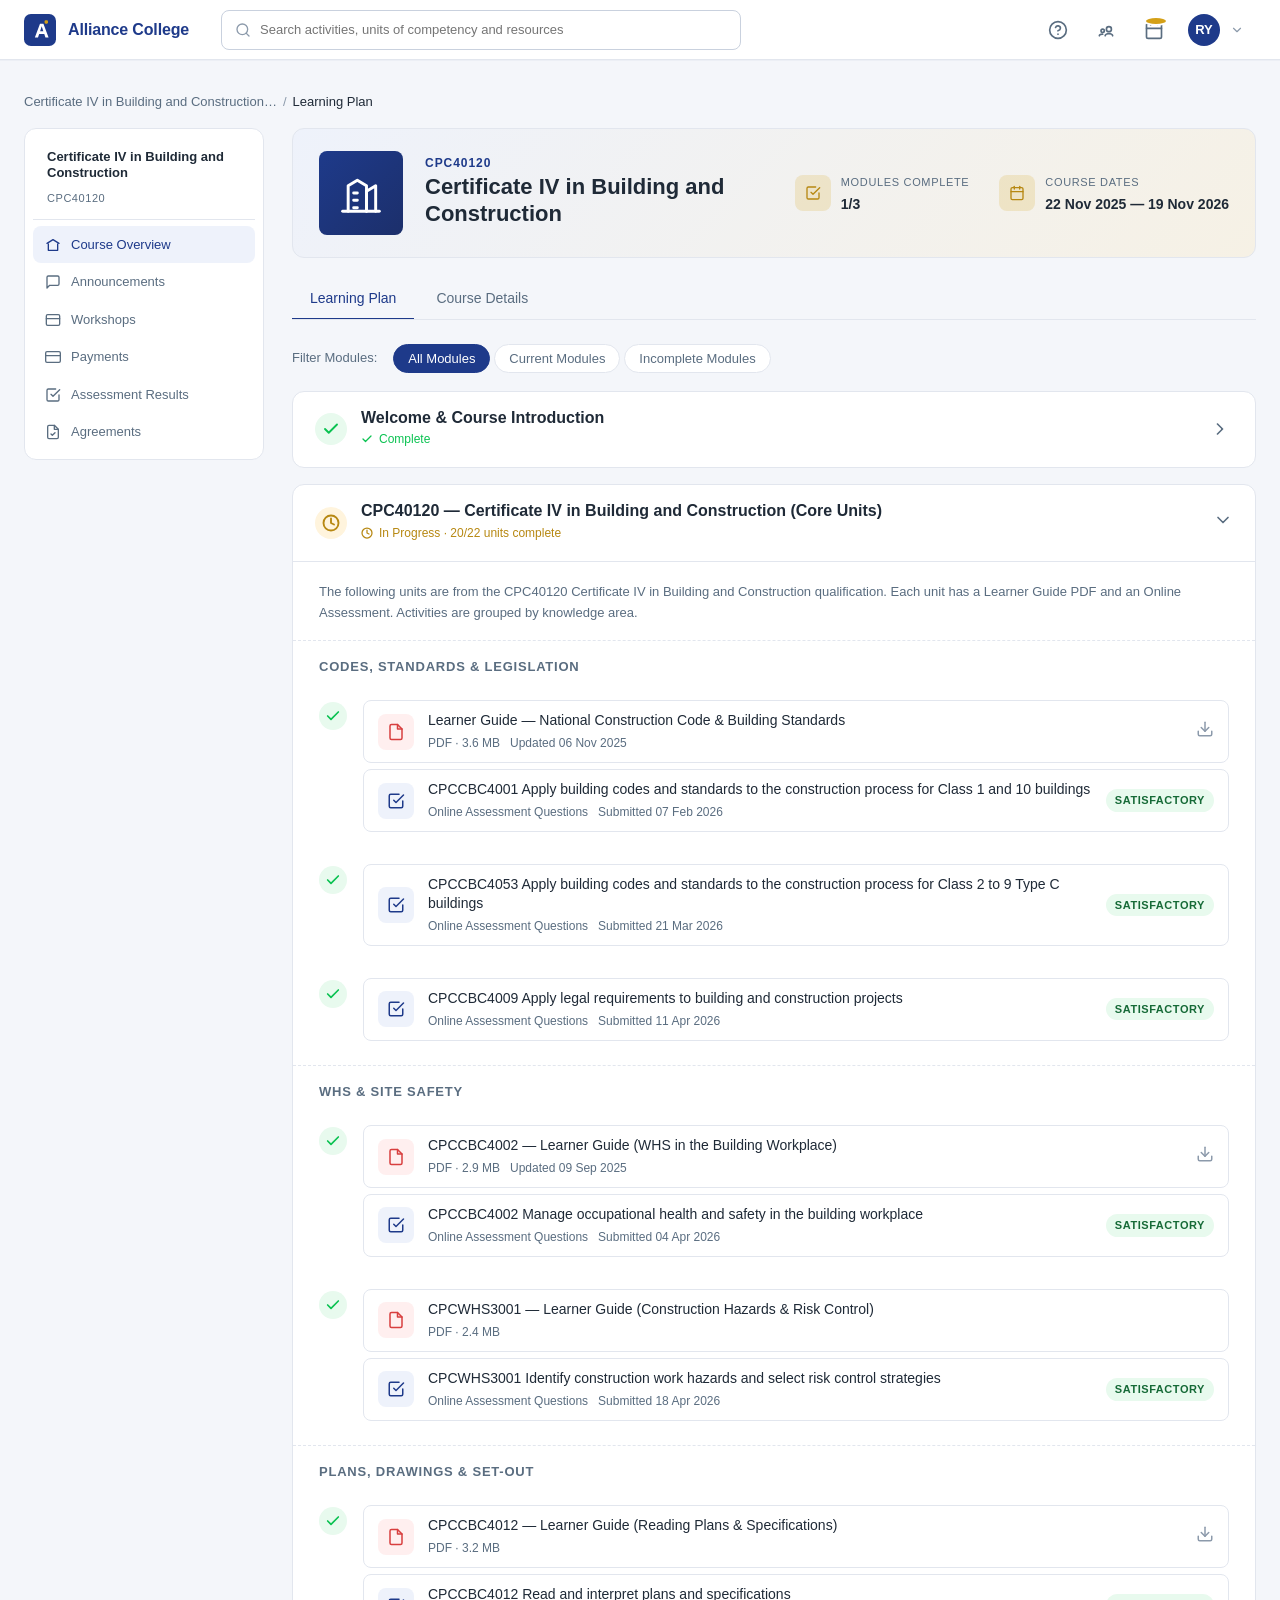
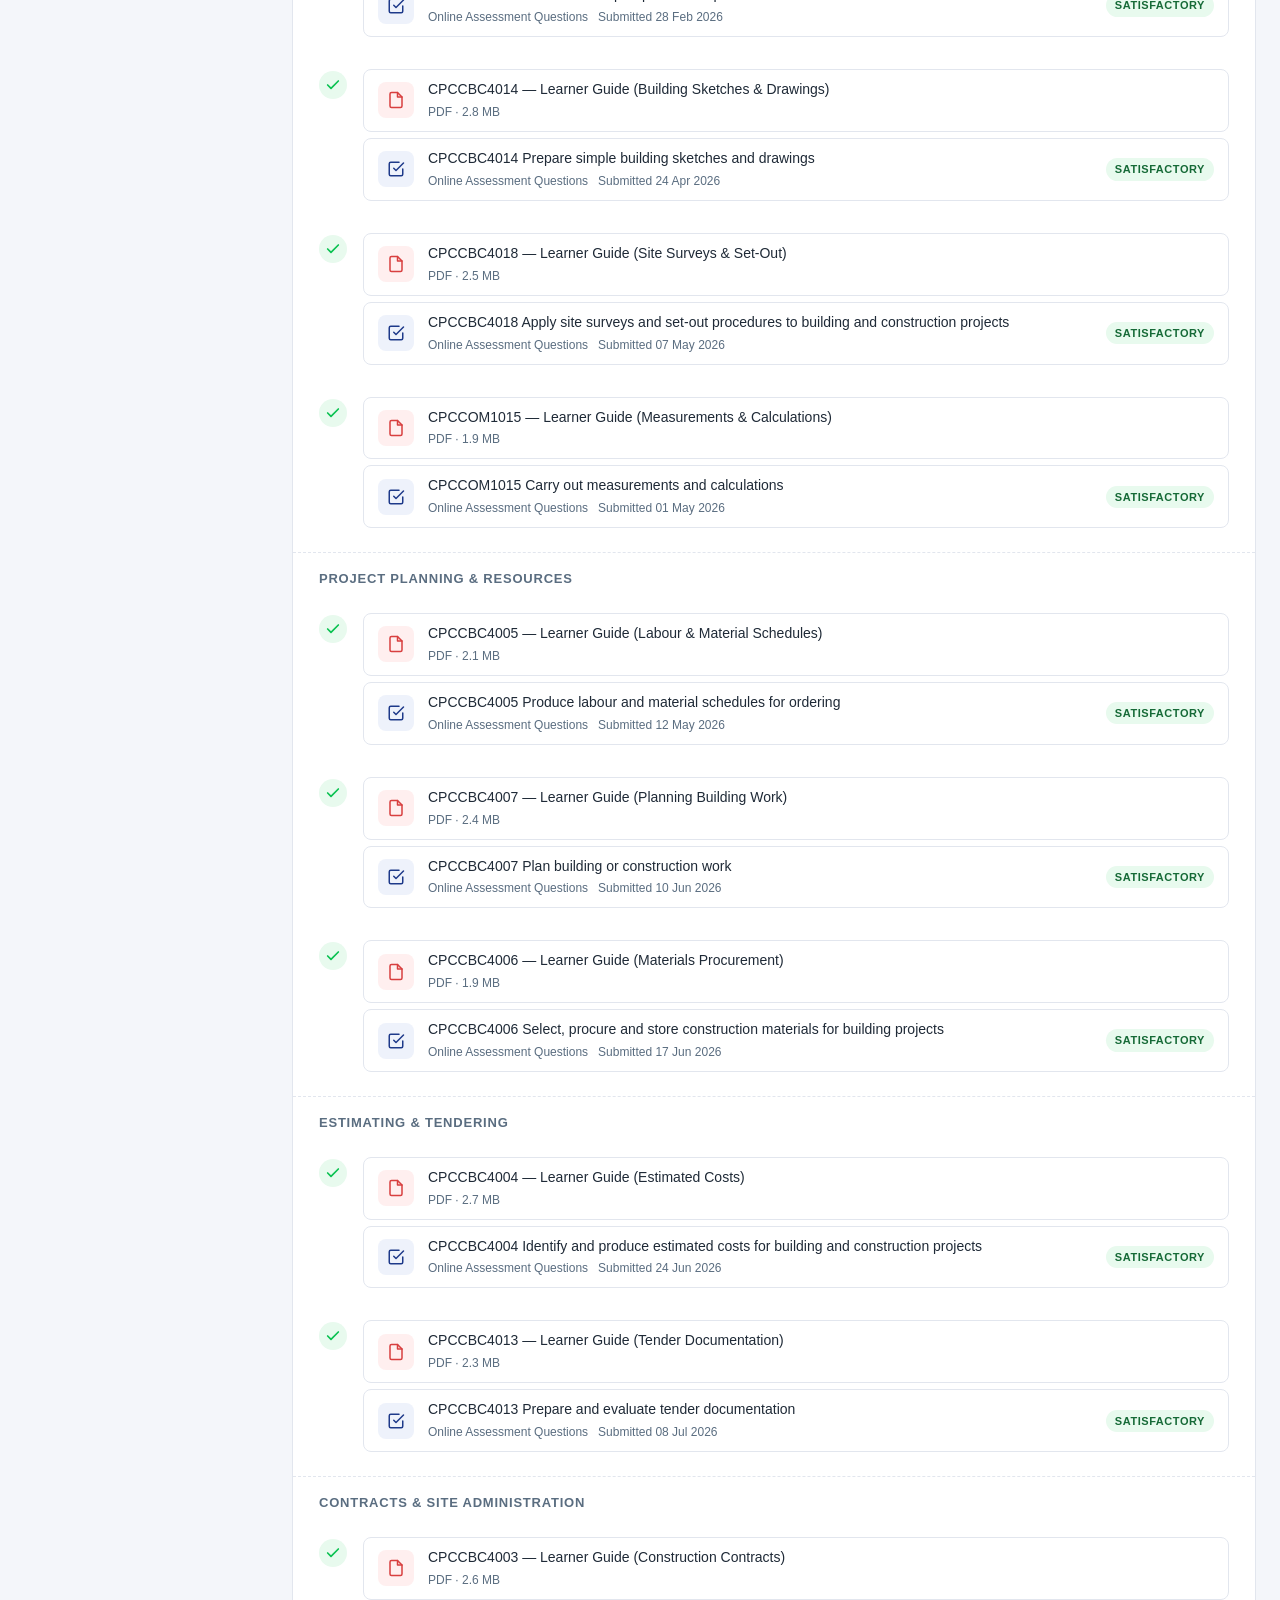
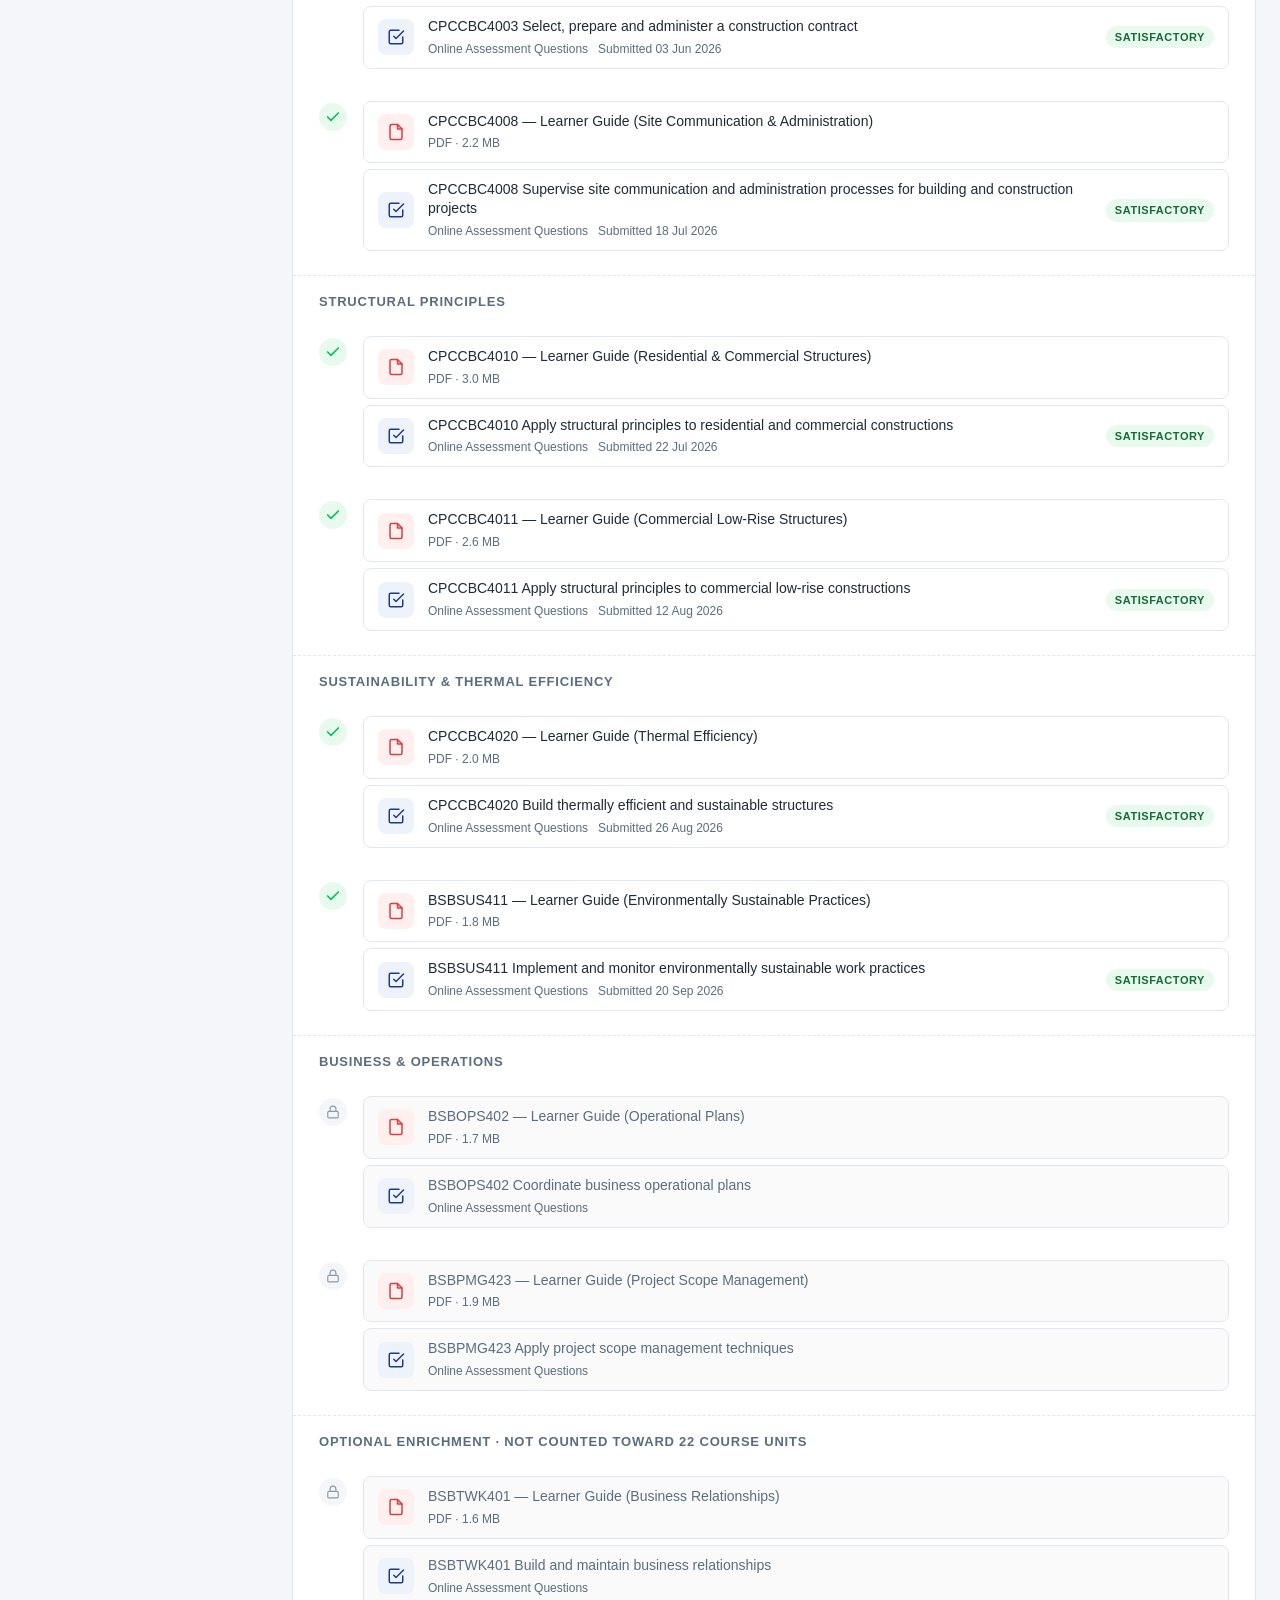
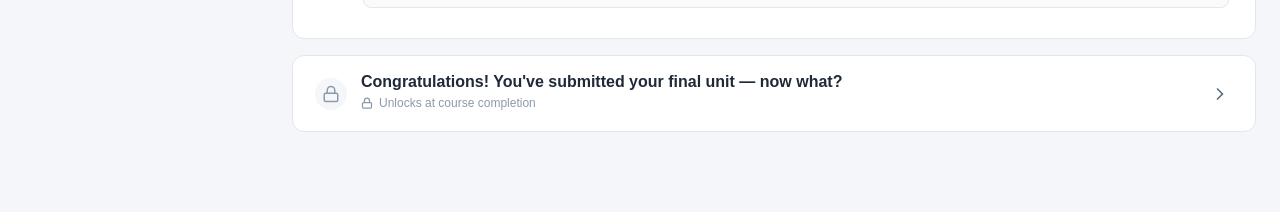
==== commit af1719bc: "Update course progress and September workshops" ====
--- a/course.html
+++ b/course.html
@@ -163,7 +163,7 @@
                     <h3>CPC40120 — Certificate IV in Building and Construction (Core Units)</h3>
                     <span class="module-state progress">
                       <svg width="12" height="12" viewBox="0 0 24 24" fill="none" stroke="currentColor" stroke-width="2.5" stroke-linecap="round" stroke-linejoin="round"><circle cx="12" cy="12" r="10"/><polyline points="12 6 12 12 16 14"/></svg>
-                      In Progress · 17/22
+                      In Progress · 20/22 units complete
                     </span>
                   </div>
                 </div>
@@ -205,7 +205,8 @@
                     <span class="pair-status complete"><svg width="16" height="16" viewBox="0 0 24 24" fill="none" stroke="currentColor" stroke-width="2.5" stroke-linecap="round" stroke-linejoin="round"><polyline points="20 6 9 17 4 12"/></svg></span>
                     <a class="act-row" href="unit.html?u=cpccbc4009">
                       <span class="act-icon assess"><svg width="18" height="18" viewBox="0 0 24 24" fill="none" stroke="currentColor" stroke-width="2" stroke-linecap="round" stroke-linejoin="round"><path d="M9 11l3 3L22 4"/><path d="M21 12v7a2 2 0 0 1-2 2H5a2 2 0 0 1-2-2V5a2 2 0 0 1 2-2h11"/></svg></span>
-                      <div class="act-body"><p class="act-title">CPCCBC4009 Apply legal requirements to building and construction projects</p><div class="act-meta"><span>Online Assessment Questions</span></div></div>
+                      <div class="act-body"><p class="act-title">CPCCBC4009 Apply legal requirements to building and construction projects</p><div class="act-meta"><span>Online Assessment Questions</span><span>Submitted 11 Apr 2026</span></div></div>
+                      <span class="act-state-badge satisfactory">Satisfactory</span>
                     </a>
                   </div>
                 </div>
@@ -325,9 +326,9 @@
                     <a class="act-row" href="unit.html?u=cpccbc4010"><span class="act-icon assess"><svg width="18" height="18" viewBox="0 0 24 24" fill="none" stroke="currentColor" stroke-width="2" stroke-linecap="round" stroke-linejoin="round"><path d="M9 11l3 3L22 4"/><path d="M21 12v7a2 2 0 0 1-2 2H5a2 2 0 0 1-2-2V5a2 2 0 0 1 2-2h11"/></svg></span><div class="act-body"><p class="act-title">CPCCBC4010 Apply structural principles to residential and commercial constructions</p><div class="act-meta"><span>Online Assessment Questions</span><span>Submitted 22 Jul 2026</span></div></div><span class="act-state-badge satisfactory">Satisfactory</span></a>
                   </div>
                   <div class="activity-pair">
-                    <span class="pair-status locked"><svg width="14" height="14" viewBox="0 0 24 24" fill="none" stroke="currentColor" stroke-width="2" stroke-linecap="round" stroke-linejoin="round"><rect x="3" y="11" width="18" height="11" rx="2" ry="2"/><path d="M7 11V7a5 5 0 0 1 10 0v4"/></svg></span>
-                    <div class="act-row locked"><span class="act-icon pdf"><svg width="18" height="18" viewBox="0 0 24 24" fill="none" stroke="currentColor" stroke-width="2" stroke-linecap="round" stroke-linejoin="round"><path d="M14 2H6a2 2 0 0 0-2 2v16a2 2 0 0 0 2 2h12a2 2 0 0 0 2-2V8z"/><polyline points="14 2 14 8 20 8"/></svg></span><div class="act-body"><p class="act-title">CPCCBC4011 — Learner Guide (Commercial Low-Rise Structures)</p><div class="act-meta"><span>PDF · 2.6 MB</span></div></div></div>
-                    <div class="act-row locked"><span class="act-icon assess"><svg width="18" height="18" viewBox="0 0 24 24" fill="none" stroke="currentColor" stroke-width="2" stroke-linecap="round" stroke-linejoin="round"><path d="M9 11l3 3L22 4"/><path d="M21 12v7a2 2 0 0 1-2 2H5a2 2 0 0 1-2-2V5a2 2 0 0 1 2-2h11"/></svg></span><div class="act-body"><p class="act-title">CPCCBC4011 Apply structural principles to commercial low-rise constructions</p><div class="act-meta"><span>Online Assessment Questions</span></div></div></div>
+                    <span class="pair-status complete"><svg width="16" height="16" viewBox="0 0 24 24" fill="none" stroke="currentColor" stroke-width="2.5" stroke-linecap="round" stroke-linejoin="round"><polyline points="20 6 9 17 4 12"/></svg></span>
+                    <a class="act-row" href="#"><span class="act-icon pdf"><svg width="18" height="18" viewBox="0 0 24 24" fill="none" stroke="currentColor" stroke-width="2" stroke-linecap="round" stroke-linejoin="round"><path d="M14 2H6a2 2 0 0 0-2 2v16a2 2 0 0 0 2 2h12a2 2 0 0 0 2-2V8z"/><polyline points="14 2 14 8 20 8"/></svg></span><div class="act-body"><p class="act-title">CPCCBC4011 — Learner Guide (Commercial Low-Rise Structures)</p><div class="act-meta"><span>PDF · 2.6 MB</span></div></div></a>
+                    <a class="act-row" href="unit.html?u=cpccbc4011"><span class="act-icon assess"><svg width="18" height="18" viewBox="0 0 24 24" fill="none" stroke="currentColor" stroke-width="2" stroke-linecap="round" stroke-linejoin="round"><path d="M9 11l3 3L22 4"/><path d="M21 12v7a2 2 0 0 1-2 2H5a2 2 0 0 1-2-2V5a2 2 0 0 1 2-2h11"/></svg></span><div class="act-body"><p class="act-title">CPCCBC4011 Apply structural principles to commercial low-rise constructions</p><div class="act-meta"><span>Online Assessment Questions</span><span>Submitted 12 Aug 2026</span></div></div><span class="act-state-badge satisfactory">Satisfactory</span></a>
                   </div>
                 </div>
 
@@ -335,14 +336,14 @@
                 <div class="sub-section">
                   <div class="sub-section-head">Sustainability &amp; Thermal Efficiency</div>
                   <div class="activity-pair">
-                    <span class="pair-status locked"><svg width="14" height="14" viewBox="0 0 24 24" fill="none" stroke="currentColor" stroke-width="2" stroke-linecap="round" stroke-linejoin="round"><rect x="3" y="11" width="18" height="11" rx="2" ry="2"/><path d="M7 11V7a5 5 0 0 1 10 0v4"/></svg></span>
-                    <div class="act-row locked"><span class="act-icon pdf"><svg width="18" height="18" viewBox="0 0 24 24" fill="none" stroke="currentColor" stroke-width="2" stroke-linecap="round" stroke-linejoin="round"><path d="M14 2H6a2 2 0 0 0-2 2v16a2 2 0 0 0 2 2h12a2 2 0 0 0 2-2V8z"/><polyline points="14 2 14 8 20 8"/></svg></span><div class="act-body"><p class="act-title">CPCCBC4020 — Learner Guide (Thermal Efficiency)</p><div class="act-meta"><span>PDF · 2.0 MB</span></div></div></div>
-                    <div class="act-row locked"><span class="act-icon assess"><svg width="18" height="18" viewBox="0 0 24 24" fill="none" stroke="currentColor" stroke-width="2" stroke-linecap="round" stroke-linejoin="round"><path d="M9 11l3 3L22 4"/><path d="M21 12v7a2 2 0 0 1-2 2H5a2 2 0 0 1-2-2V5a2 2 0 0 1 2-2h11"/></svg></span><div class="act-body"><p class="act-title">CPCCBC4020 Build thermally efficient and sustainable structures</p><div class="act-meta"><span>Online Assessment Questions</span></div></div></div>
-                  </div>
-                  <div class="activity-pair">
-                    <span class="pair-status locked"><svg width="14" height="14" viewBox="0 0 24 24" fill="none" stroke="currentColor" stroke-width="2" stroke-linecap="round" stroke-linejoin="round"><rect x="3" y="11" width="18" height="11" rx="2" ry="2"/><path d="M7 11V7a5 5 0 0 1 10 0v4"/></svg></span>
-                    <div class="act-row locked"><span class="act-icon pdf"><svg width="18" height="18" viewBox="0 0 24 24" fill="none" stroke="currentColor" stroke-width="2" stroke-linecap="round" stroke-linejoin="round"><path d="M14 2H6a2 2 0 0 0-2 2v16a2 2 0 0 0 2 2h12a2 2 0 0 0 2-2V8z"/><polyline points="14 2 14 8 20 8"/></svg></span><div class="act-body"><p class="act-title">BSBSUS411 — Learner Guide (Environmentally Sustainable Practices)</p><div class="act-meta"><span>PDF · 1.8 MB</span></div></div></div>
-                    <div class="act-row locked"><span class="act-icon assess"><svg width="18" height="18" viewBox="0 0 24 24" fill="none" stroke="currentColor" stroke-width="2" stroke-linecap="round" stroke-linejoin="round"><path d="M9 11l3 3L22 4"/><path d="M21 12v7a2 2 0 0 1-2 2H5a2 2 0 0 1-2-2V5a2 2 0 0 1 2-2h11"/></svg></span><div class="act-body"><p class="act-title">BSBSUS411 Implement and monitor environmentally sustainable work practices</p><div class="act-meta"><span>Online Assessment Questions</span></div></div></div>
+                    <span class="pair-status complete"><svg width="16" height="16" viewBox="0 0 24 24" fill="none" stroke="currentColor" stroke-width="2.5" stroke-linecap="round" stroke-linejoin="round"><polyline points="20 6 9 17 4 12"/></svg></span>
+                    <a class="act-row" href="#"><span class="act-icon pdf"><svg width="18" height="18" viewBox="0 0 24 24" fill="none" stroke="currentColor" stroke-width="2" stroke-linecap="round" stroke-linejoin="round"><path d="M14 2H6a2 2 0 0 0-2 2v16a2 2 0 0 0 2 2h12a2 2 0 0 0 2-2V8z"/><polyline points="14 2 14 8 20 8"/></svg></span><div class="act-body"><p class="act-title">CPCCBC4020 — Learner Guide (Thermal Efficiency)</p><div class="act-meta"><span>PDF · 2.0 MB</span></div></div></a>
+                    <a class="act-row" href="unit.html?u=cpccbc4020"><span class="act-icon assess"><svg width="18" height="18" viewBox="0 0 24 24" fill="none" stroke="currentColor" stroke-width="2" stroke-linecap="round" stroke-linejoin="round"><path d="M9 11l3 3L22 4"/><path d="M21 12v7a2 2 0 0 1-2 2H5a2 2 0 0 1-2-2V5a2 2 0 0 1 2-2h11"/></svg></span><div class="act-body"><p class="act-title">CPCCBC4020 Build thermally efficient and sustainable structures</p><div class="act-meta"><span>Online Assessment Questions</span><span>Submitted 26 Aug 2026</span></div></div><span class="act-state-badge satisfactory">Satisfactory</span></a>
+                  </div>
+                  <div class="activity-pair">
+                    <span class="pair-status complete"><svg width="16" height="16" viewBox="0 0 24 24" fill="none" stroke="currentColor" stroke-width="2.5" stroke-linecap="round" stroke-linejoin="round"><polyline points="20 6 9 17 4 12"/></svg></span>
+                    <a class="act-row" href="#"><span class="act-icon pdf"><svg width="18" height="18" viewBox="0 0 24 24" fill="none" stroke="currentColor" stroke-width="2" stroke-linecap="round" stroke-linejoin="round"><path d="M14 2H6a2 2 0 0 0-2 2v16a2 2 0 0 0 2 2h12a2 2 0 0 0 2-2V8z"/><polyline points="14 2 14 8 20 8"/></svg></span><div class="act-body"><p class="act-title">BSBSUS411 — Learner Guide (Environmentally Sustainable Practices)</p><div class="act-meta"><span>PDF · 1.8 MB</span></div></div></a>
+                    <a class="act-row" href="unit.html?u=bsbsus411"><span class="act-icon assess"><svg width="18" height="18" viewBox="0 0 24 24" fill="none" stroke="currentColor" stroke-width="2" stroke-linecap="round" stroke-linejoin="round"><path d="M9 11l3 3L22 4"/><path d="M21 12v7a2 2 0 0 1-2 2H5a2 2 0 0 1-2-2V5a2 2 0 0 1 2-2h11"/></svg></span><div class="act-body"><p class="act-title">BSBSUS411 Implement and monitor environmentally sustainable work practices</p><div class="act-meta"><span>Online Assessment Questions</span><span>Submitted 20 Sep 2026</span></div></div><span class="act-state-badge satisfactory">Satisfactory</span></a>
                   </div>
                 </div>
 
@@ -359,6 +360,10 @@
                     <div class="act-row locked"><span class="act-icon pdf"><svg width="18" height="18" viewBox="0 0 24 24" fill="none" stroke="currentColor" stroke-width="2" stroke-linecap="round" stroke-linejoin="round"><path d="M14 2H6a2 2 0 0 0-2 2v16a2 2 0 0 0 2 2h12a2 2 0 0 0 2-2V8z"/><polyline points="14 2 14 8 20 8"/></svg></span><div class="act-body"><p class="act-title">BSBPMG423 — Learner Guide (Project Scope Management)</p><div class="act-meta"><span>PDF · 1.9 MB</span></div></div></div>
                     <div class="act-row locked"><span class="act-icon assess"><svg width="18" height="18" viewBox="0 0 24 24" fill="none" stroke="currentColor" stroke-width="2" stroke-linecap="round" stroke-linejoin="round"><path d="M9 11l3 3L22 4"/><path d="M21 12v7a2 2 0 0 1-2 2H5a2 2 0 0 1-2-2V5a2 2 0 0 1 2-2h11"/></svg></span><div class="act-body"><p class="act-title">BSBPMG423 Apply project scope management techniques</p><div class="act-meta"><span>Online Assessment Questions</span></div></div></div>
                   </div>
+                </div>
+
+                <div class="sub-section">
+                  <div class="sub-section-head">Optional enrichment · not counted toward 22 course units</div>
                   <div class="activity-pair">
                     <span class="pair-status locked"><svg width="14" height="14" viewBox="0 0 24 24" fill="none" stroke="currentColor" stroke-width="2" stroke-linecap="round" stroke-linejoin="round"><rect x="3" y="11" width="18" height="11" rx="2" ry="2"/><path d="M7 11V7a5 5 0 0 1 10 0v4"/></svg></span>
                     <div class="act-row locked"><span class="act-icon pdf"><svg width="18" height="18" viewBox="0 0 24 24" fill="none" stroke="currentColor" stroke-width="2" stroke-linecap="round" stroke-linejoin="round"><path d="M14 2H6a2 2 0 0 0-2 2v16a2 2 0 0 0 2 2h12a2 2 0 0 0 2-2V8z"/><polyline points="14 2 14 8 20 8"/></svg></span><div class="act-body"><p class="act-title">BSBTWK401 — Learner Guide (Business Relationships)</p><div class="act-meta"><span>PDF · 1.6 MB</span></div></div></div>
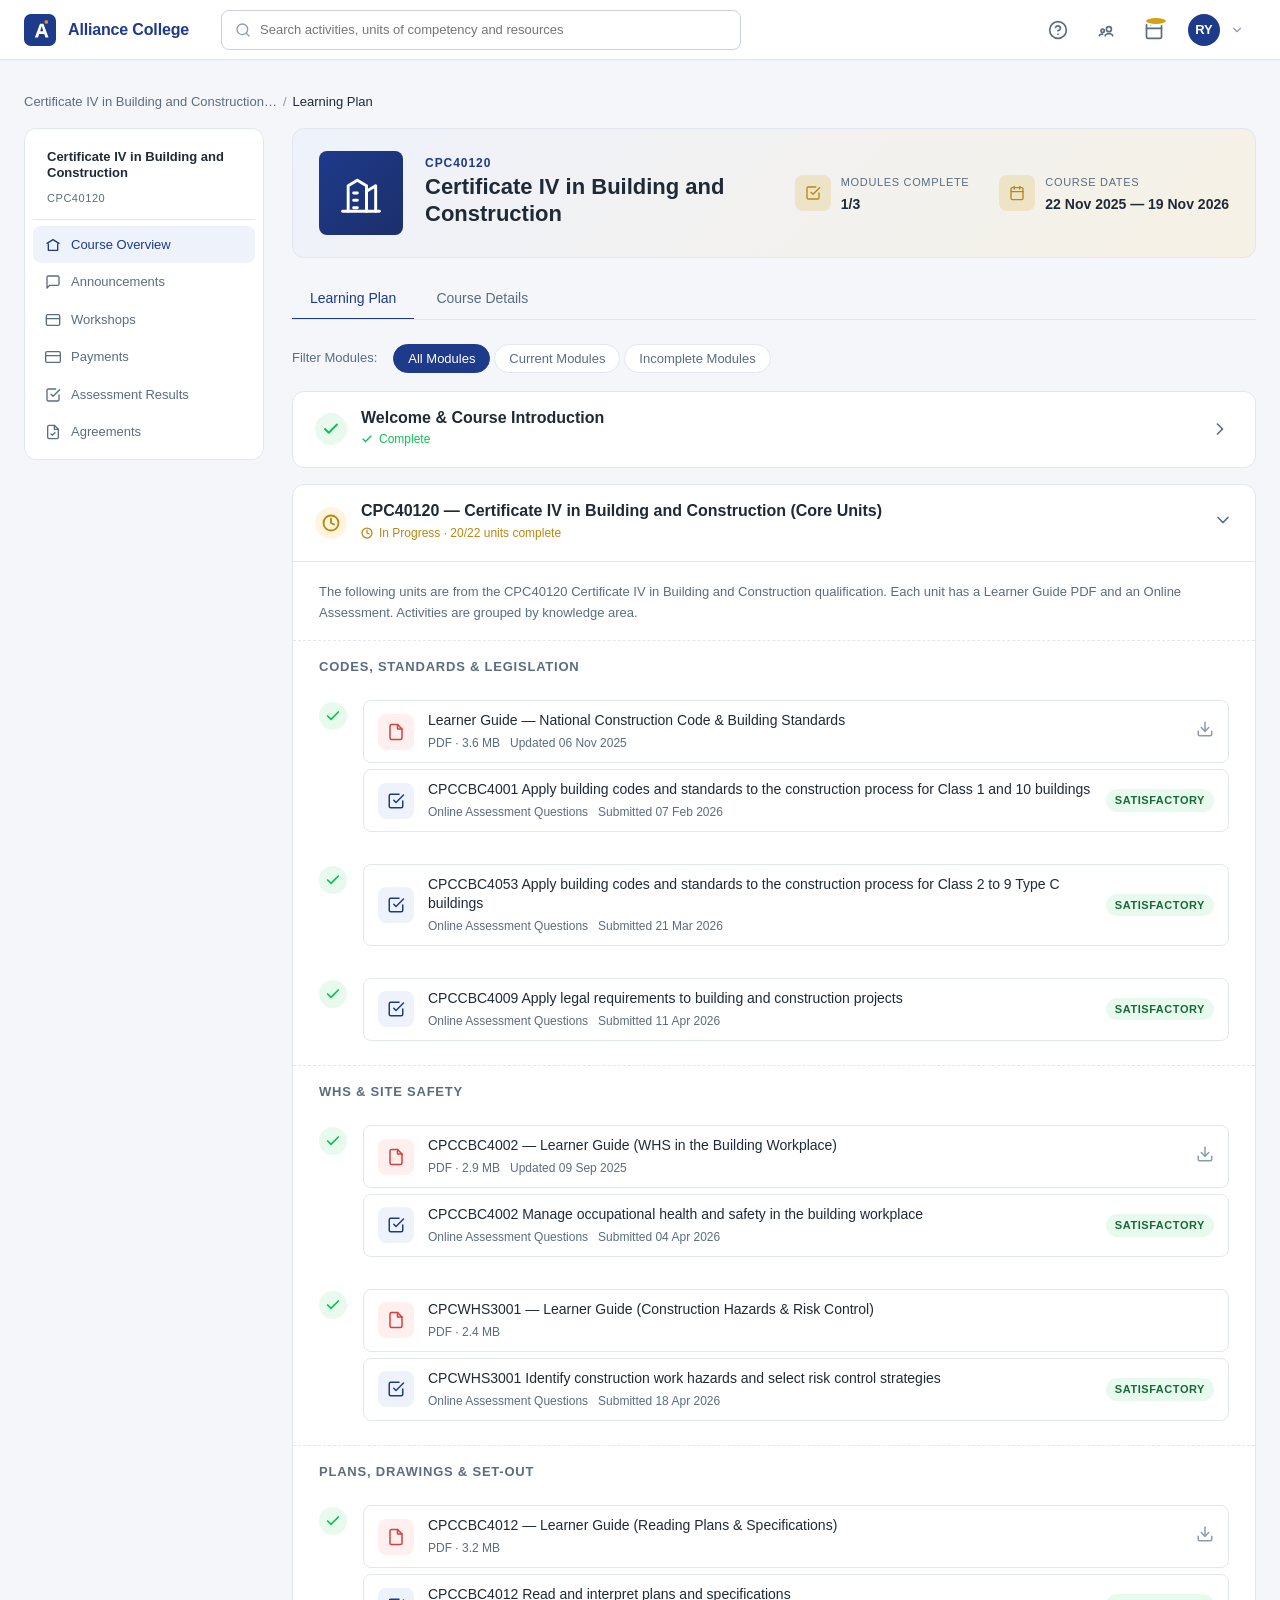
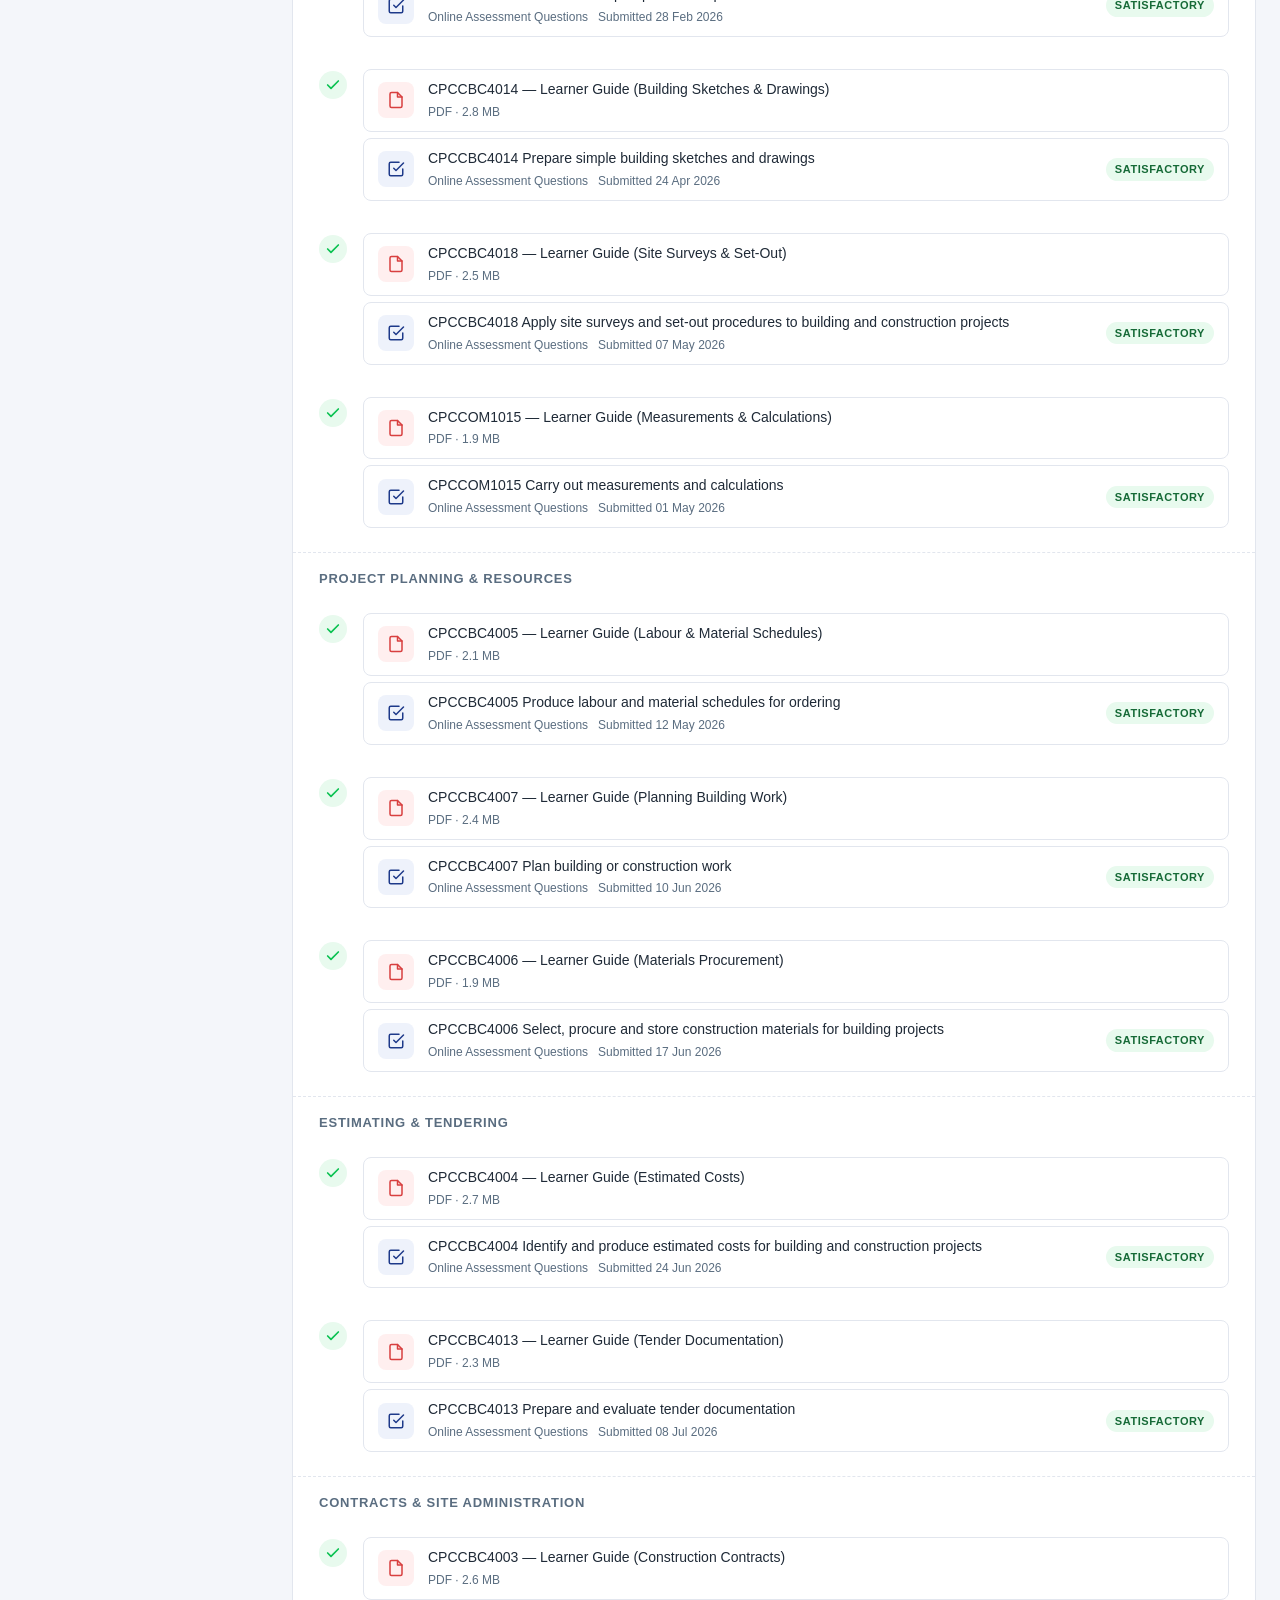
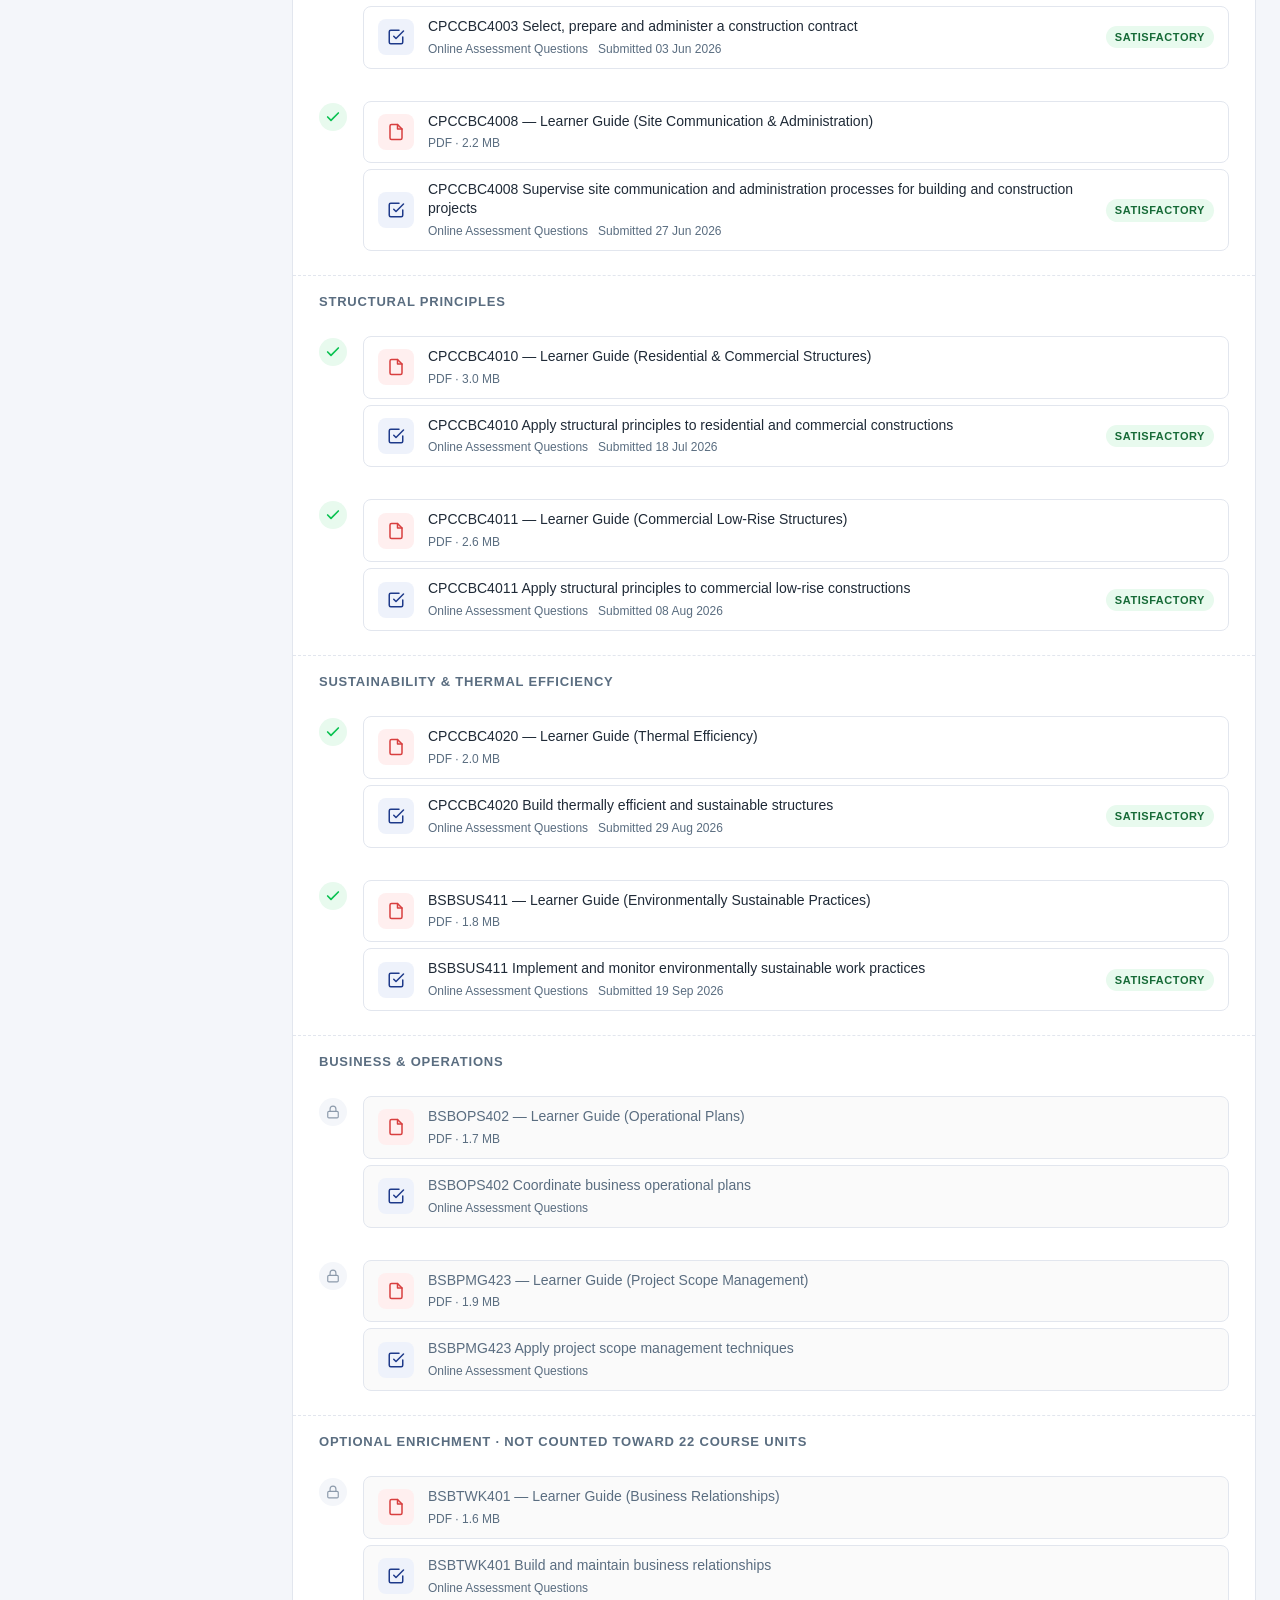
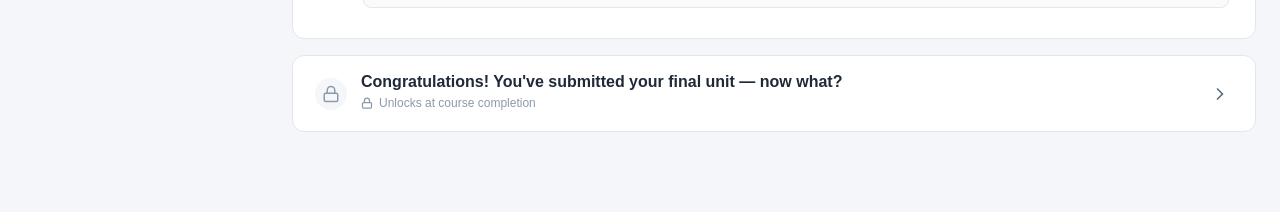
==== commit 1b031dcf: "Bump progress to 20 of 22 units and refresh schedule" ====
--- a/course.html
+++ b/course.html
@@ -234,7 +234,7 @@
                   </div>
                 </div>
 
-                <!-- Plans, Drawings & Set-Out (CPCCBC4012 done in Saturday cohort; rest todo) -->
+                <!-- Plans, Drawings & Set-Out (ALL COMPLETE) -->
                 <div class="sub-section">
                   <div class="sub-section-head">Plans, Drawings &amp; Set-Out</div>
                   <div class="activity-pair">
@@ -313,7 +313,7 @@
                   <div class="activity-pair">
                     <span class="pair-status complete"><svg width="16" height="16" viewBox="0 0 24 24" fill="none" stroke="currentColor" stroke-width="2.5" stroke-linecap="round" stroke-linejoin="round"><polyline points="20 6 9 17 4 12"/></svg></span>
                     <a class="act-row" href="#"><span class="act-icon pdf"><svg width="18" height="18" viewBox="0 0 24 24" fill="none" stroke="currentColor" stroke-width="2" stroke-linecap="round" stroke-linejoin="round"><path d="M14 2H6a2 2 0 0 0-2 2v16a2 2 0 0 0 2 2h12a2 2 0 0 0 2-2V8z"/><polyline points="14 2 14 8 20 8"/></svg></span><div class="act-body"><p class="act-title">CPCCBC4008 — Learner Guide (Site Communication &amp; Administration)</p><div class="act-meta"><span>PDF · 2.2 MB</span></div></div></a>
-                    <a class="act-row" href="unit.html?u=cpccbc4008"><span class="act-icon assess"><svg width="18" height="18" viewBox="0 0 24 24" fill="none" stroke="currentColor" stroke-width="2" stroke-linecap="round" stroke-linejoin="round"><path d="M9 11l3 3L22 4"/><path d="M21 12v7a2 2 0 0 1-2 2H5a2 2 0 0 1-2-2V5a2 2 0 0 1 2-2h11"/></svg></span><div class="act-body"><p class="act-title">CPCCBC4008 Supervise site communication and administration processes for building and construction projects</p><div class="act-meta"><span>Online Assessment Questions</span><span>Submitted 18 Jul 2026</span></div></div><span class="act-state-badge satisfactory">Satisfactory</span></a>
+                    <a class="act-row" href="unit.html?u=cpccbc4008"><span class="act-icon assess"><svg width="18" height="18" viewBox="0 0 24 24" fill="none" stroke="currentColor" stroke-width="2" stroke-linecap="round" stroke-linejoin="round"><path d="M9 11l3 3L22 4"/><path d="M21 12v7a2 2 0 0 1-2 2H5a2 2 0 0 1-2-2V5a2 2 0 0 1 2-2h11"/></svg></span><div class="act-body"><p class="act-title">CPCCBC4008 Supervise site communication and administration processes for building and construction projects</p><div class="act-meta"><span>Online Assessment Questions</span><span>Submitted 27 Jun 2026</span></div></div><span class="act-state-badge satisfactory">Satisfactory</span></a>
                   </div>
                 </div>
 
@@ -323,31 +323,31 @@
                   <div class="activity-pair">
                     <span class="pair-status complete"><svg width="16" height="16" viewBox="0 0 24 24" fill="none" stroke="currentColor" stroke-width="2.5" stroke-linecap="round" stroke-linejoin="round"><polyline points="20 6 9 17 4 12"/></svg></span>
                     <a class="act-row" href="#"><span class="act-icon pdf"><svg width="18" height="18" viewBox="0 0 24 24" fill="none" stroke="currentColor" stroke-width="2" stroke-linecap="round" stroke-linejoin="round"><path d="M14 2H6a2 2 0 0 0-2 2v16a2 2 0 0 0 2 2h12a2 2 0 0 0 2-2V8z"/><polyline points="14 2 14 8 20 8"/></svg></span><div class="act-body"><p class="act-title">CPCCBC4010 — Learner Guide (Residential &amp; Commercial Structures)</p><div class="act-meta"><span>PDF · 3.0 MB</span></div></div></a>
-                    <a class="act-row" href="unit.html?u=cpccbc4010"><span class="act-icon assess"><svg width="18" height="18" viewBox="0 0 24 24" fill="none" stroke="currentColor" stroke-width="2" stroke-linecap="round" stroke-linejoin="round"><path d="M9 11l3 3L22 4"/><path d="M21 12v7a2 2 0 0 1-2 2H5a2 2 0 0 1-2-2V5a2 2 0 0 1 2-2h11"/></svg></span><div class="act-body"><p class="act-title">CPCCBC4010 Apply structural principles to residential and commercial constructions</p><div class="act-meta"><span>Online Assessment Questions</span><span>Submitted 22 Jul 2026</span></div></div><span class="act-state-badge satisfactory">Satisfactory</span></a>
+                    <a class="act-row" href="unit.html?u=cpccbc4010"><span class="act-icon assess"><svg width="18" height="18" viewBox="0 0 24 24" fill="none" stroke="currentColor" stroke-width="2" stroke-linecap="round" stroke-linejoin="round"><path d="M9 11l3 3L22 4"/><path d="M21 12v7a2 2 0 0 1-2 2H5a2 2 0 0 1-2-2V5a2 2 0 0 1 2-2h11"/></svg></span><div class="act-body"><p class="act-title">CPCCBC4010 Apply structural principles to residential and commercial constructions</p><div class="act-meta"><span>Online Assessment Questions</span><span>Submitted 18 Jul 2026</span></div></div><span class="act-state-badge satisfactory">Satisfactory</span></a>
                   </div>
                   <div class="activity-pair">
                     <span class="pair-status complete"><svg width="16" height="16" viewBox="0 0 24 24" fill="none" stroke="currentColor" stroke-width="2.5" stroke-linecap="round" stroke-linejoin="round"><polyline points="20 6 9 17 4 12"/></svg></span>
                     <a class="act-row" href="#"><span class="act-icon pdf"><svg width="18" height="18" viewBox="0 0 24 24" fill="none" stroke="currentColor" stroke-width="2" stroke-linecap="round" stroke-linejoin="round"><path d="M14 2H6a2 2 0 0 0-2 2v16a2 2 0 0 0 2 2h12a2 2 0 0 0 2-2V8z"/><polyline points="14 2 14 8 20 8"/></svg></span><div class="act-body"><p class="act-title">CPCCBC4011 — Learner Guide (Commercial Low-Rise Structures)</p><div class="act-meta"><span>PDF · 2.6 MB</span></div></div></a>
-                    <a class="act-row" href="unit.html?u=cpccbc4011"><span class="act-icon assess"><svg width="18" height="18" viewBox="0 0 24 24" fill="none" stroke="currentColor" stroke-width="2" stroke-linecap="round" stroke-linejoin="round"><path d="M9 11l3 3L22 4"/><path d="M21 12v7a2 2 0 0 1-2 2H5a2 2 0 0 1-2-2V5a2 2 0 0 1 2-2h11"/></svg></span><div class="act-body"><p class="act-title">CPCCBC4011 Apply structural principles to commercial low-rise constructions</p><div class="act-meta"><span>Online Assessment Questions</span><span>Submitted 12 Aug 2026</span></div></div><span class="act-state-badge satisfactory">Satisfactory</span></a>
-                  </div>
-                </div>
-
-                <!-- Sustainability -->
+                    <a class="act-row" href="unit.html?u=cpccbc4011"><span class="act-icon assess"><svg width="18" height="18" viewBox="0 0 24 24" fill="none" stroke="currentColor" stroke-width="2" stroke-linecap="round" stroke-linejoin="round"><path d="M9 11l3 3L22 4"/><path d="M21 12v7a2 2 0 0 1-2 2H5a2 2 0 0 1-2-2V5a2 2 0 0 1 2-2h11"/></svg></span><div class="act-body"><p class="act-title">CPCCBC4011 Apply structural principles to commercial low-rise constructions</p><div class="act-meta"><span>Online Assessment Questions</span><span>Submitted 08 Aug 2026</span></div></div><span class="act-state-badge satisfactory">Satisfactory</span></a>
+                  </div>
+                </div>
+
+                <!-- Sustainability & Thermal Efficiency (ALL COMPLETE) -->
                 <div class="sub-section">
                   <div class="sub-section-head">Sustainability &amp; Thermal Efficiency</div>
                   <div class="activity-pair">
                     <span class="pair-status complete"><svg width="16" height="16" viewBox="0 0 24 24" fill="none" stroke="currentColor" stroke-width="2.5" stroke-linecap="round" stroke-linejoin="round"><polyline points="20 6 9 17 4 12"/></svg></span>
                     <a class="act-row" href="#"><span class="act-icon pdf"><svg width="18" height="18" viewBox="0 0 24 24" fill="none" stroke="currentColor" stroke-width="2" stroke-linecap="round" stroke-linejoin="round"><path d="M14 2H6a2 2 0 0 0-2 2v16a2 2 0 0 0 2 2h12a2 2 0 0 0 2-2V8z"/><polyline points="14 2 14 8 20 8"/></svg></span><div class="act-body"><p class="act-title">CPCCBC4020 — Learner Guide (Thermal Efficiency)</p><div class="act-meta"><span>PDF · 2.0 MB</span></div></div></a>
-                    <a class="act-row" href="unit.html?u=cpccbc4020"><span class="act-icon assess"><svg width="18" height="18" viewBox="0 0 24 24" fill="none" stroke="currentColor" stroke-width="2" stroke-linecap="round" stroke-linejoin="round"><path d="M9 11l3 3L22 4"/><path d="M21 12v7a2 2 0 0 1-2 2H5a2 2 0 0 1-2-2V5a2 2 0 0 1 2-2h11"/></svg></span><div class="act-body"><p class="act-title">CPCCBC4020 Build thermally efficient and sustainable structures</p><div class="act-meta"><span>Online Assessment Questions</span><span>Submitted 26 Aug 2026</span></div></div><span class="act-state-badge satisfactory">Satisfactory</span></a>
+                    <a class="act-row" href="unit.html?u=cpccbc4020"><span class="act-icon assess"><svg width="18" height="18" viewBox="0 0 24 24" fill="none" stroke="currentColor" stroke-width="2" stroke-linecap="round" stroke-linejoin="round"><path d="M9 11l3 3L22 4"/><path d="M21 12v7a2 2 0 0 1-2 2H5a2 2 0 0 1-2-2V5a2 2 0 0 1 2-2h11"/></svg></span><div class="act-body"><p class="act-title">CPCCBC4020 Build thermally efficient and sustainable structures</p><div class="act-meta"><span>Online Assessment Questions</span><span>Submitted 29 Aug 2026</span></div></div><span class="act-state-badge satisfactory">Satisfactory</span></a>
                   </div>
                   <div class="activity-pair">
                     <span class="pair-status complete"><svg width="16" height="16" viewBox="0 0 24 24" fill="none" stroke="currentColor" stroke-width="2.5" stroke-linecap="round" stroke-linejoin="round"><polyline points="20 6 9 17 4 12"/></svg></span>
                     <a class="act-row" href="#"><span class="act-icon pdf"><svg width="18" height="18" viewBox="0 0 24 24" fill="none" stroke="currentColor" stroke-width="2" stroke-linecap="round" stroke-linejoin="round"><path d="M14 2H6a2 2 0 0 0-2 2v16a2 2 0 0 0 2 2h12a2 2 0 0 0 2-2V8z"/><polyline points="14 2 14 8 20 8"/></svg></span><div class="act-body"><p class="act-title">BSBSUS411 — Learner Guide (Environmentally Sustainable Practices)</p><div class="act-meta"><span>PDF · 1.8 MB</span></div></div></a>
-                    <a class="act-row" href="unit.html?u=bsbsus411"><span class="act-icon assess"><svg width="18" height="18" viewBox="0 0 24 24" fill="none" stroke="currentColor" stroke-width="2" stroke-linecap="round" stroke-linejoin="round"><path d="M9 11l3 3L22 4"/><path d="M21 12v7a2 2 0 0 1-2 2H5a2 2 0 0 1-2-2V5a2 2 0 0 1 2-2h11"/></svg></span><div class="act-body"><p class="act-title">BSBSUS411 Implement and monitor environmentally sustainable work practices</p><div class="act-meta"><span>Online Assessment Questions</span><span>Submitted 20 Sep 2026</span></div></div><span class="act-state-badge satisfactory">Satisfactory</span></a>
-                  </div>
-                </div>
-
-                <!-- Business & Operations -->
+                    <a class="act-row" href="unit.html?u=bsbsus411"><span class="act-icon assess"><svg width="18" height="18" viewBox="0 0 24 24" fill="none" stroke="currentColor" stroke-width="2" stroke-linecap="round" stroke-linejoin="round"><path d="M9 11l3 3L22 4"/><path d="M21 12v7a2 2 0 0 1-2 2H5a2 2 0 0 1-2-2V5a2 2 0 0 1 2-2h11"/></svg></span><div class="act-body"><p class="act-title">BSBSUS411 Implement and monitor environmentally sustainable work practices</p><div class="act-meta"><span>Online Assessment Questions</span><span>Submitted 19 Sep 2026</span></div></div><span class="act-state-badge satisfactory">Satisfactory</span></a>
+                  </div>
+                </div>
+
+                <!-- Business & Operations (FINAL 2 UNITS) -->
                 <div class="sub-section">
                   <div class="sub-section-head">Business &amp; Operations</div>
                   <div class="activity-pair">
@@ -362,6 +362,7 @@
                   </div>
                 </div>
 
+                <!-- Optional enrichment (not part of the 22 CPC40120 units) -->
                 <div class="sub-section">
                   <div class="sub-section-head">Optional enrichment · not counted toward 22 course units</div>
                   <div class="activity-pair">
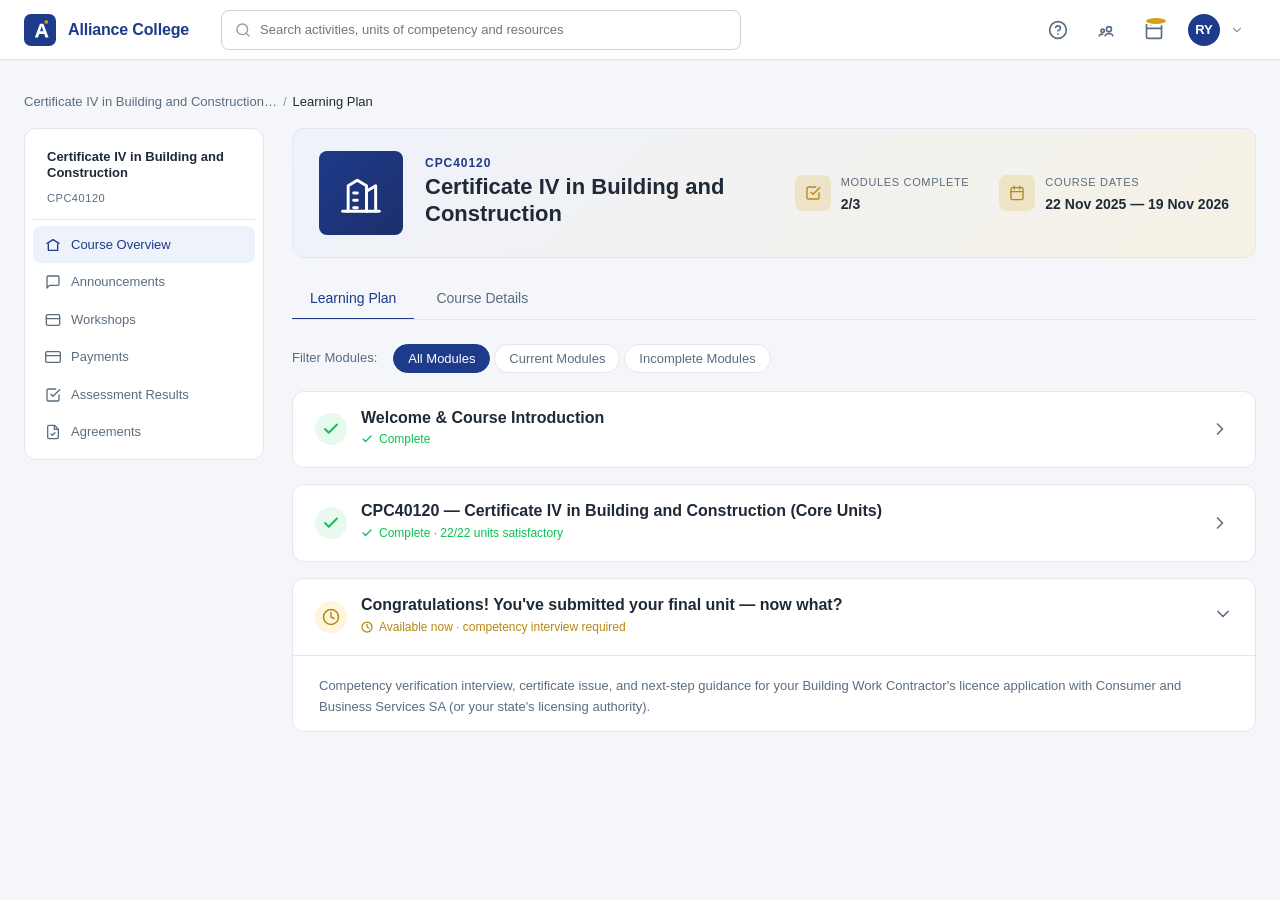
==== commit 5f7fdef3: "Mark all 22 CPC40120 units complete Results released for BSBOPS402 and BSBPMG423. Unlock the final u" ====
--- a/course.html
+++ b/course.html
@@ -90,7 +90,7 @@
               <div class="stats">
                 <div class="stat">
                   <span class="stat-icon"><svg width="16" height="16" viewBox="0 0 24 24" fill="none" stroke="currentColor" stroke-width="2" stroke-linecap="round" stroke-linejoin="round"><polyline points="9 11 12 14 22 4"/><path d="M21 12v7a2 2 0 0 1-2 2H5a2 2 0 0 1-2-2V5a2 2 0 0 1 2-2h11"/></svg></span>
-                  <div><span class="stat-label">Modules Complete</span><span class="stat-val">1/3</span></div>
+                  <div><span class="stat-label">Modules Complete</span><span class="stat-val">2/3</span></div>
                 </div>
                 <div class="stat">
                   <span class="stat-icon"><svg width="16" height="16" viewBox="0 0 24 24" fill="none" stroke="currentColor" stroke-width="2" stroke-linecap="round" stroke-linejoin="round"><rect x="3" y="4" width="18" height="18" rx="2" ry="2"/><line x1="16" y1="2" x2="16" y2="6"/><line x1="8" y1="2" x2="8" y2="6"/><line x1="3" y1="10" x2="21" y2="10"/></svg></span>
@@ -152,240 +152,240 @@
               </div>
             </section>
 
-            <!-- MODULE 2: CPC40120 Core Units (In Progress) -->
+            <!-- MODULE 2: CPC40120 Core Units (Complete) -->
+            <section class="module-group collapsed" data-module>
+              <header class="module-head" data-toggle>
+                <div class="left">
+                  <span class="module-status complete" aria-hidden="true">
+                    <svg width="18" height="18" viewBox="0 0 24 24" fill="none" stroke="currentColor" stroke-width="2.5" stroke-linecap="round" stroke-linejoin="round"><polyline points="20 6 9 17 4 12"/></svg>
+                  </span>
+                  <div>
+                    <h3>CPC40120 — Certificate IV in Building and Construction (Core Units)</h3>
+                    <span class="module-state complete">
+                      <svg width="12" height="12" viewBox="0 0 24 24" fill="none" stroke="currentColor" stroke-width="2.5" stroke-linecap="round" stroke-linejoin="round"><polyline points="20 6 9 17 4 12"/></svg>
+                      Complete · 22/22 units satisfactory
+                    </span>
+                  </div>
+                </div>
+                <div class="right">
+                  <span class="toggle">
+                    <svg width="20" height="20" viewBox="0 0 24 24" fill="none" stroke="currentColor" stroke-width="2" stroke-linecap="round" stroke-linejoin="round"><polyline points="6 9 12 15 18 9"/></svg>
+                  </span>
+                </div>
+              </header>
+              <div class="module-body">
+                <div class="module-intro">The following units are from the CPC40120 Certificate IV in Building and Construction qualification. Each unit has a Learner Guide PDF and an Online Assessment. Activities are grouped by knowledge area.</div>
+
+                <!-- Codes, Standards & Legislation (ALL COMPLETE) -->
+                <div class="sub-section">
+                  <div class="sub-section-head">Codes, Standards &amp; Legislation</div>
+                  <div class="activity-pair">
+                    <span class="pair-status complete"><svg width="16" height="16" viewBox="0 0 24 24" fill="none" stroke="currentColor" stroke-width="2.5" stroke-linecap="round" stroke-linejoin="round"><polyline points="20 6 9 17 4 12"/></svg></span>
+                    <a class="act-row" href="#">
+                      <span class="act-icon pdf"><svg width="18" height="18" viewBox="0 0 24 24" fill="none" stroke="currentColor" stroke-width="2" stroke-linecap="round" stroke-linejoin="round"><path d="M14 2H6a2 2 0 0 0-2 2v16a2 2 0 0 0 2 2h12a2 2 0 0 0 2-2V8z"/><polyline points="14 2 14 8 20 8"/></svg></span>
+                      <div class="act-body"><p class="act-title">Learner Guide — National Construction Code &amp; Building Standards</p><div class="act-meta"><span>PDF · 3.6 MB</span><span>Updated 06 Nov 2025</span></div></div>
+                      <span class="act-action"><svg width="18" height="18" viewBox="0 0 24 24" fill="none" stroke="currentColor" stroke-width="2" stroke-linecap="round" stroke-linejoin="round"><path d="M21 15v4a2 2 0 0 1-2 2H5a2 2 0 0 1-2-2v-4"/><polyline points="7 10 12 15 17 10"/><line x1="12" y1="15" x2="12" y2="3"/></svg></span>
+                    </a>
+                    <a class="act-row" href="unit.html?u=cpccbc4001">
+                      <span class="act-icon assess"><svg width="18" height="18" viewBox="0 0 24 24" fill="none" stroke="currentColor" stroke-width="2" stroke-linecap="round" stroke-linejoin="round"><path d="M9 11l3 3L22 4"/><path d="M21 12v7a2 2 0 0 1-2 2H5a2 2 0 0 1-2-2V5a2 2 0 0 1 2-2h11"/></svg></span>
+                      <div class="act-body"><p class="act-title">CPCCBC4001 Apply building codes and standards to the construction process for Class 1 and 10 buildings</p><div class="act-meta"><span>Online Assessment Questions</span><span>Submitted 07 Feb 2026</span></div></div>
+                      <span class="act-state-badge satisfactory">Satisfactory</span>
+                    </a>
+                  </div>
+
+                  <div class="activity-pair">
+                    <span class="pair-status complete"><svg width="16" height="16" viewBox="0 0 24 24" fill="none" stroke="currentColor" stroke-width="2.5" stroke-linecap="round" stroke-linejoin="round"><polyline points="20 6 9 17 4 12"/></svg></span>
+                    <a class="act-row" href="unit.html?u=cpccbc4053">
+                      <span class="act-icon assess"><svg width="18" height="18" viewBox="0 0 24 24" fill="none" stroke="currentColor" stroke-width="2" stroke-linecap="round" stroke-linejoin="round"><path d="M9 11l3 3L22 4"/><path d="M21 12v7a2 2 0 0 1-2 2H5a2 2 0 0 1-2-2V5a2 2 0 0 1 2-2h11"/></svg></span>
+                      <div class="act-body"><p class="act-title">CPCCBC4053 Apply building codes and standards to the construction process for Class 2 to 9 Type C buildings</p><div class="act-meta"><span>Online Assessment Questions</span><span>Submitted 21 Mar 2026</span></div></div>
+                      <span class="act-state-badge satisfactory">Satisfactory</span>
+                    </a>
+                  </div>
+                  <div class="activity-pair">
+                    <span class="pair-status complete"><svg width="16" height="16" viewBox="0 0 24 24" fill="none" stroke="currentColor" stroke-width="2.5" stroke-linecap="round" stroke-linejoin="round"><polyline points="20 6 9 17 4 12"/></svg></span>
+                    <a class="act-row" href="unit.html?u=cpccbc4009">
+                      <span class="act-icon assess"><svg width="18" height="18" viewBox="0 0 24 24" fill="none" stroke="currentColor" stroke-width="2" stroke-linecap="round" stroke-linejoin="round"><path d="M9 11l3 3L22 4"/><path d="M21 12v7a2 2 0 0 1-2 2H5a2 2 0 0 1-2-2V5a2 2 0 0 1 2-2h11"/></svg></span>
+                      <div class="act-body"><p class="act-title">CPCCBC4009 Apply legal requirements to building and construction projects</p><div class="act-meta"><span>Online Assessment Questions</span><span>Submitted 11 Apr 2026</span></div></div>
+                      <span class="act-state-badge satisfactory">Satisfactory</span>
+                    </a>
+                  </div>
+                </div>
+
+                <!-- WHS & Site Safety (ALL COMPLETE) -->
+                <div class="sub-section">
+                  <div class="sub-section-head">WHS &amp; Site Safety</div>
+                  <div class="activity-pair">
+                    <span class="pair-status complete"><svg width="16" height="16" viewBox="0 0 24 24" fill="none" stroke="currentColor" stroke-width="2.5" stroke-linecap="round" stroke-linejoin="round"><polyline points="20 6 9 17 4 12"/></svg></span>
+                    <a class="act-row" href="#">
+                      <span class="act-icon pdf"><svg width="18" height="18" viewBox="0 0 24 24" fill="none" stroke="currentColor" stroke-width="2" stroke-linecap="round" stroke-linejoin="round"><path d="M14 2H6a2 2 0 0 0-2 2v16a2 2 0 0 0 2 2h12a2 2 0 0 0 2-2V8z"/><polyline points="14 2 14 8 20 8"/></svg></span>
+                      <div class="act-body"><p class="act-title">CPCCBC4002 — Learner Guide (WHS in the Building Workplace)</p><div class="act-meta"><span>PDF · 2.9 MB</span><span>Updated 09 Sep 2025</span></div></div>
+                      <span class="act-action"><svg width="18" height="18" viewBox="0 0 24 24" fill="none" stroke="currentColor" stroke-width="2" stroke-linecap="round" stroke-linejoin="round"><path d="M21 15v4a2 2 0 0 1-2 2H5a2 2 0 0 1-2-2v-4"/><polyline points="7 10 12 15 17 10"/><line x1="12" y1="15" x2="12" y2="3"/></svg></span>
+                    </a>
+                    <a class="act-row" href="unit.html?u=cpccbc4002">
+                      <span class="act-icon assess"><svg width="18" height="18" viewBox="0 0 24 24" fill="none" stroke="currentColor" stroke-width="2" stroke-linecap="round" stroke-linejoin="round"><path d="M9 11l3 3L22 4"/><path d="M21 12v7a2 2 0 0 1-2 2H5a2 2 0 0 1-2-2V5a2 2 0 0 1 2-2h11"/></svg></span>
+                      <div class="act-body"><p class="act-title">CPCCBC4002 Manage occupational health and safety in the building workplace</p><div class="act-meta"><span>Online Assessment Questions</span><span>Submitted 04 Apr 2026</span></div></div>
+                      <span class="act-state-badge satisfactory">Satisfactory</span>
+                    </a>
+                  </div>
+                  <div class="activity-pair">
+                    <span class="pair-status complete"><svg width="16" height="16" viewBox="0 0 24 24" fill="none" stroke="currentColor" stroke-width="2.5" stroke-linecap="round" stroke-linejoin="round"><polyline points="20 6 9 17 4 12"/></svg></span>
+                    <a class="act-row" href="#"><span class="act-icon pdf"><svg width="18" height="18" viewBox="0 0 24 24" fill="none" stroke="currentColor" stroke-width="2" stroke-linecap="round" stroke-linejoin="round"><path d="M14 2H6a2 2 0 0 0-2 2v16a2 2 0 0 0 2 2h12a2 2 0 0 0 2-2V8z"/><polyline points="14 2 14 8 20 8"/></svg></span><div class="act-body"><p class="act-title">CPCWHS3001 — Learner Guide (Construction Hazards &amp; Risk Control)</p><div class="act-meta"><span>PDF · 2.4 MB</span></div></div></a>
+                    <a class="act-row" href="unit.html?u=cpcwhs3001"><span class="act-icon assess"><svg width="18" height="18" viewBox="0 0 24 24" fill="none" stroke="currentColor" stroke-width="2" stroke-linecap="round" stroke-linejoin="round"><path d="M9 11l3 3L22 4"/><path d="M21 12v7a2 2 0 0 1-2 2H5a2 2 0 0 1-2-2V5a2 2 0 0 1 2-2h11"/></svg></span><div class="act-body"><p class="act-title">CPCWHS3001 Identify construction work hazards and select risk control strategies</p><div class="act-meta"><span>Online Assessment Questions</span><span>Submitted 18 Apr 2026</span></div></div><span class="act-state-badge satisfactory">Satisfactory</span></a>
+                  </div>
+                </div>
+
+                <!-- Plans, Drawings & Set-Out (ALL COMPLETE) -->
+                <div class="sub-section">
+                  <div class="sub-section-head">Plans, Drawings &amp; Set-Out</div>
+                  <div class="activity-pair">
+                    <span class="pair-status complete"><svg width="16" height="16" viewBox="0 0 24 24" fill="none" stroke="currentColor" stroke-width="2.5" stroke-linecap="round" stroke-linejoin="round"><polyline points="20 6 9 17 4 12"/></svg></span>
+                    <a class="act-row" href="#">
+                      <span class="act-icon pdf"><svg width="18" height="18" viewBox="0 0 24 24" fill="none" stroke="currentColor" stroke-width="2" stroke-linecap="round" stroke-linejoin="round"><path d="M14 2H6a2 2 0 0 0-2 2v16a2 2 0 0 0 2 2h12a2 2 0 0 0 2-2V8z"/><polyline points="14 2 14 8 20 8"/></svg></span>
+                      <div class="act-body"><p class="act-title">CPCCBC4012 — Learner Guide (Reading Plans &amp; Specifications)</p><div class="act-meta"><span>PDF · 3.2 MB</span></div></div>
+                      <span class="act-action"><svg width="18" height="18" viewBox="0 0 24 24" fill="none" stroke="currentColor" stroke-width="2" stroke-linecap="round" stroke-linejoin="round"><path d="M21 15v4a2 2 0 0 1-2 2H5a2 2 0 0 1-2-2v-4"/><polyline points="7 10 12 15 17 10"/><line x1="12" y1="15" x2="12" y2="3"/></svg></span>
+                    </a>
+                    <a class="act-row" href="unit.html?u=cpccbc4012">
+                      <span class="act-icon assess"><svg width="18" height="18" viewBox="0 0 24 24" fill="none" stroke="currentColor" stroke-width="2" stroke-linecap="round" stroke-linejoin="round"><path d="M9 11l3 3L22 4"/><path d="M21 12v7a2 2 0 0 1-2 2H5a2 2 0 0 1-2-2V5a2 2 0 0 1 2-2h11"/></svg></span>
+                      <div class="act-body"><p class="act-title">CPCCBC4012 Read and interpret plans and specifications</p><div class="act-meta"><span>Online Assessment Questions</span><span>Submitted 28 Feb 2026</span></div></div>
+                      <span class="act-state-badge satisfactory">Satisfactory</span>
+                    </a>
+                  </div>
+                  <div class="activity-pair">
+                    <span class="pair-status complete"><svg width="16" height="16" viewBox="0 0 24 24" fill="none" stroke="currentColor" stroke-width="2.5" stroke-linecap="round" stroke-linejoin="round"><polyline points="20 6 9 17 4 12"/></svg></span>
+                    <a class="act-row" href="#"><span class="act-icon pdf"><svg width="18" height="18" viewBox="0 0 24 24" fill="none" stroke="currentColor" stroke-width="2" stroke-linecap="round" stroke-linejoin="round"><path d="M14 2H6a2 2 0 0 0-2 2v16a2 2 0 0 0 2 2h12a2 2 0 0 0 2-2V8z"/><polyline points="14 2 14 8 20 8"/></svg></span><div class="act-body"><p class="act-title">CPCCBC4014 — Learner Guide (Building Sketches &amp; Drawings)</p><div class="act-meta"><span>PDF · 2.8 MB</span></div></div></a>
+                    <a class="act-row" href="unit.html?u=cpccbc4014"><span class="act-icon assess"><svg width="18" height="18" viewBox="0 0 24 24" fill="none" stroke="currentColor" stroke-width="2" stroke-linecap="round" stroke-linejoin="round"><path d="M9 11l3 3L22 4"/><path d="M21 12v7a2 2 0 0 1-2 2H5a2 2 0 0 1-2-2V5a2 2 0 0 1 2-2h11"/></svg></span><div class="act-body"><p class="act-title">CPCCBC4014 Prepare simple building sketches and drawings</p><div class="act-meta"><span>Online Assessment Questions</span><span>Submitted 24 Apr 2026</span></div></div><span class="act-state-badge satisfactory">Satisfactory</span></a>
+                  </div>
+                  <div class="activity-pair">
+                    <span class="pair-status complete"><svg width="16" height="16" viewBox="0 0 24 24" fill="none" stroke="currentColor" stroke-width="2.5" stroke-linecap="round" stroke-linejoin="round"><polyline points="20 6 9 17 4 12"/></svg></span>
+                    <a class="act-row" href="#"><span class="act-icon pdf"><svg width="18" height="18" viewBox="0 0 24 24" fill="none" stroke="currentColor" stroke-width="2" stroke-linecap="round" stroke-linejoin="round"><path d="M14 2H6a2 2 0 0 0-2 2v16a2 2 0 0 0 2 2h12a2 2 0 0 0 2-2V8z"/><polyline points="14 2 14 8 20 8"/></svg></span><div class="act-body"><p class="act-title">CPCCBC4018 — Learner Guide (Site Surveys &amp; Set-Out)</p><div class="act-meta"><span>PDF · 2.5 MB</span></div></div></a>
+                    <a class="act-row" href="unit.html?u=cpccbc4018"><span class="act-icon assess"><svg width="18" height="18" viewBox="0 0 24 24" fill="none" stroke="currentColor" stroke-width="2" stroke-linecap="round" stroke-linejoin="round"><path d="M9 11l3 3L22 4"/><path d="M21 12v7a2 2 0 0 1-2 2H5a2 2 0 0 1-2-2V5a2 2 0 0 1 2-2h11"/></svg></span><div class="act-body"><p class="act-title">CPCCBC4018 Apply site surveys and set-out procedures to building and construction projects</p><div class="act-meta"><span>Online Assessment Questions</span><span>Submitted 07 May 2026</span></div></div><span class="act-state-badge satisfactory">Satisfactory</span></a>
+                  </div>
+                  <div class="activity-pair">
+                    <span class="pair-status complete"><svg width="16" height="16" viewBox="0 0 24 24" fill="none" stroke="currentColor" stroke-width="2.5" stroke-linecap="round" stroke-linejoin="round"><polyline points="20 6 9 17 4 12"/></svg></span>
+                    <a class="act-row" href="#"><span class="act-icon pdf"><svg width="18" height="18" viewBox="0 0 24 24" fill="none" stroke="currentColor" stroke-width="2" stroke-linecap="round" stroke-linejoin="round"><path d="M14 2H6a2 2 0 0 0-2 2v16a2 2 0 0 0 2 2h12a2 2 0 0 0 2-2V8z"/><polyline points="14 2 14 8 20 8"/></svg></span><div class="act-body"><p class="act-title">CPCCOM1015 — Learner Guide (Measurements &amp; Calculations)</p><div class="act-meta"><span>PDF · 1.9 MB</span></div></div></a>
+                    <a class="act-row" href="unit.html?u=cpccom1015"><span class="act-icon assess"><svg width="18" height="18" viewBox="0 0 24 24" fill="none" stroke="currentColor" stroke-width="2" stroke-linecap="round" stroke-linejoin="round"><path d="M9 11l3 3L22 4"/><path d="M21 12v7a2 2 0 0 1-2 2H5a2 2 0 0 1-2-2V5a2 2 0 0 1 2-2h11"/></svg></span><div class="act-body"><p class="act-title">CPCCOM1015 Carry out measurements and calculations</p><div class="act-meta"><span>Online Assessment Questions</span><span>Submitted 01 May 2026</span></div></div><span class="act-state-badge satisfactory">Satisfactory</span></a>
+                  </div>
+                </div>
+
+                <!-- Project Planning & Resources (ALL COMPLETE) -->
+                <div class="sub-section">
+                  <div class="sub-section-head">Project Planning &amp; Resources</div>
+                  <div class="activity-pair">
+                    <span class="pair-status complete"><svg width="16" height="16" viewBox="0 0 24 24" fill="none" stroke="currentColor" stroke-width="2.5" stroke-linecap="round" stroke-linejoin="round"><polyline points="20 6 9 17 4 12"/></svg></span>
+                    <a class="act-row" href="#"><span class="act-icon pdf"><svg width="18" height="18" viewBox="0 0 24 24" fill="none" stroke="currentColor" stroke-width="2" stroke-linecap="round" stroke-linejoin="round"><path d="M14 2H6a2 2 0 0 0-2 2v16a2 2 0 0 0 2 2h12a2 2 0 0 0 2-2V8z"/><polyline points="14 2 14 8 20 8"/></svg></span><div class="act-body"><p class="act-title">CPCCBC4005 — Learner Guide (Labour &amp; Material Schedules)</p><div class="act-meta"><span>PDF · 2.1 MB</span></div></div></a>
+                    <a class="act-row" href="unit.html?u=cpccbc4005"><span class="act-icon assess"><svg width="18" height="18" viewBox="0 0 24 24" fill="none" stroke="currentColor" stroke-width="2" stroke-linecap="round" stroke-linejoin="round"><path d="M9 11l3 3L22 4"/><path d="M21 12v7a2 2 0 0 1-2 2H5a2 2 0 0 1-2-2V5a2 2 0 0 1 2-2h11"/></svg></span><div class="act-body"><p class="act-title">CPCCBC4005 Produce labour and material schedules for ordering</p><div class="act-meta"><span>Online Assessment Questions</span><span>Submitted 12 May 2026</span></div></div><span class="act-state-badge satisfactory">Satisfactory</span></a>
+                  </div>
+                  <div class="activity-pair">
+                    <span class="pair-status complete"><svg width="16" height="16" viewBox="0 0 24 24" fill="none" stroke="currentColor" stroke-width="2.5" stroke-linecap="round" stroke-linejoin="round"><polyline points="20 6 9 17 4 12"/></svg></span>
+                    <a class="act-row" href="#"><span class="act-icon pdf"><svg width="18" height="18" viewBox="0 0 24 24" fill="none" stroke="currentColor" stroke-width="2" stroke-linecap="round" stroke-linejoin="round"><path d="M14 2H6a2 2 0 0 0-2 2v16a2 2 0 0 0 2 2h12a2 2 0 0 0 2-2V8z"/><polyline points="14 2 14 8 20 8"/></svg></span><div class="act-body"><p class="act-title">CPCCBC4007 — Learner Guide (Planning Building Work)</p><div class="act-meta"><span>PDF · 2.4 MB</span></div></div></a>
+                    <a class="act-row" href="unit.html?u=cpccbc4007"><span class="act-icon assess"><svg width="18" height="18" viewBox="0 0 24 24" fill="none" stroke="currentColor" stroke-width="2" stroke-linecap="round" stroke-linejoin="round"><path d="M9 11l3 3L22 4"/><path d="M21 12v7a2 2 0 0 1-2 2H5a2 2 0 0 1-2-2V5a2 2 0 0 1 2-2h11"/></svg></span><div class="act-body"><p class="act-title">CPCCBC4007 Plan building or construction work</p><div class="act-meta"><span>Online Assessment Questions</span><span>Submitted 10 Jun 2026</span></div></div><span class="act-state-badge satisfactory">Satisfactory</span></a>
+                  </div>
+                  <div class="activity-pair">
+                    <span class="pair-status complete"><svg width="16" height="16" viewBox="0 0 24 24" fill="none" stroke="currentColor" stroke-width="2.5" stroke-linecap="round" stroke-linejoin="round"><polyline points="20 6 9 17 4 12"/></svg></span>
+                    <a class="act-row" href="#"><span class="act-icon pdf"><svg width="18" height="18" viewBox="0 0 24 24" fill="none" stroke="currentColor" stroke-width="2" stroke-linecap="round" stroke-linejoin="round"><path d="M14 2H6a2 2 0 0 0-2 2v16a2 2 0 0 0 2 2h12a2 2 0 0 0 2-2V8z"/><polyline points="14 2 14 8 20 8"/></svg></span><div class="act-body"><p class="act-title">CPCCBC4006 — Learner Guide (Materials Procurement)</p><div class="act-meta"><span>PDF · 1.9 MB</span></div></div></a>
+                    <a class="act-row" href="unit.html?u=cpccbc4006"><span class="act-icon assess"><svg width="18" height="18" viewBox="0 0 24 24" fill="none" stroke="currentColor" stroke-width="2" stroke-linecap="round" stroke-linejoin="round"><path d="M9 11l3 3L22 4"/><path d="M21 12v7a2 2 0 0 1-2 2H5a2 2 0 0 1-2-2V5a2 2 0 0 1 2-2h11"/></svg></span><div class="act-body"><p class="act-title">CPCCBC4006 Select, procure and store construction materials for building projects</p><div class="act-meta"><span>Online Assessment Questions</span><span>Submitted 17 Jun 2026</span></div></div><span class="act-state-badge satisfactory">Satisfactory</span></a>
+                  </div>
+                </div>
+
+                <!-- Estimating & Tendering -->
+                <div class="sub-section">
+                  <div class="sub-section-head">Estimating &amp; Tendering</div>
+                  <div class="activity-pair">
+                    <span class="pair-status complete"><svg width="16" height="16" viewBox="0 0 24 24" fill="none" stroke="currentColor" stroke-width="2.5" stroke-linecap="round" stroke-linejoin="round"><polyline points="20 6 9 17 4 12"/></svg></span>
+                    <a class="act-row" href="#"><span class="act-icon pdf"><svg width="18" height="18" viewBox="0 0 24 24" fill="none" stroke="currentColor" stroke-width="2" stroke-linecap="round" stroke-linejoin="round"><path d="M14 2H6a2 2 0 0 0-2 2v16a2 2 0 0 0 2 2h12a2 2 0 0 0 2-2V8z"/><polyline points="14 2 14 8 20 8"/></svg></span><div class="act-body"><p class="act-title">CPCCBC4004 — Learner Guide (Estimated Costs)</p><div class="act-meta"><span>PDF · 2.7 MB</span></div></div></a>
+                    <a class="act-row" href="unit.html?u=cpccbc4004"><span class="act-icon assess"><svg width="18" height="18" viewBox="0 0 24 24" fill="none" stroke="currentColor" stroke-width="2" stroke-linecap="round" stroke-linejoin="round"><path d="M9 11l3 3L22 4"/><path d="M21 12v7a2 2 0 0 1-2 2H5a2 2 0 0 1-2-2V5a2 2 0 0 1 2-2h11"/></svg></span><div class="act-body"><p class="act-title">CPCCBC4004 Identify and produce estimated costs for building and construction projects</p><div class="act-meta"><span>Online Assessment Questions</span><span>Submitted 24 Jun 2026</span></div></div><span class="act-state-badge satisfactory">Satisfactory</span></a>
+                  </div>
+                  <div class="activity-pair">
+                    <span class="pair-status complete"><svg width="16" height="16" viewBox="0 0 24 24" fill="none" stroke="currentColor" stroke-width="2.5" stroke-linecap="round" stroke-linejoin="round"><polyline points="20 6 9 17 4 12"/></svg></span>
+                    <a class="act-row" href="#"><span class="act-icon pdf"><svg width="18" height="18" viewBox="0 0 24 24" fill="none" stroke="currentColor" stroke-width="2" stroke-linecap="round" stroke-linejoin="round"><path d="M14 2H6a2 2 0 0 0-2 2v16a2 2 0 0 0 2 2h12a2 2 0 0 0 2-2V8z"/><polyline points="14 2 14 8 20 8"/></svg></span><div class="act-body"><p class="act-title">CPCCBC4013 — Learner Guide (Tender Documentation)</p><div class="act-meta"><span>PDF · 2.3 MB</span></div></div></a>
+                    <a class="act-row" href="unit.html?u=cpccbc4013"><span class="act-icon assess"><svg width="18" height="18" viewBox="0 0 24 24" fill="none" stroke="currentColor" stroke-width="2" stroke-linecap="round" stroke-linejoin="round"><path d="M9 11l3 3L22 4"/><path d="M21 12v7a2 2 0 0 1-2 2H5a2 2 0 0 1-2-2V5a2 2 0 0 1 2-2h11"/></svg></span><div class="act-body"><p class="act-title">CPCCBC4013 Prepare and evaluate tender documentation</p><div class="act-meta"><span>Online Assessment Questions</span><span>Submitted 08 Jul 2026</span></div></div><span class="act-state-badge satisfactory">Satisfactory</span></a>
+                  </div>
+                </div>
+
+                <!-- Contracts & Site Administration (ALL COMPLETE) -->
+                <div class="sub-section">
+                  <div class="sub-section-head">Contracts &amp; Site Administration</div>
+                  <div class="activity-pair">
+                    <span class="pair-status complete"><svg width="16" height="16" viewBox="0 0 24 24" fill="none" stroke="currentColor" stroke-width="2.5" stroke-linecap="round" stroke-linejoin="round"><polyline points="20 6 9 17 4 12"/></svg></span>
+                    <a class="act-row" href="#"><span class="act-icon pdf"><svg width="18" height="18" viewBox="0 0 24 24" fill="none" stroke="currentColor" stroke-width="2" stroke-linecap="round" stroke-linejoin="round"><path d="M14 2H6a2 2 0 0 0-2 2v16a2 2 0 0 0 2 2h12a2 2 0 0 0 2-2V8z"/><polyline points="14 2 14 8 20 8"/></svg></span><div class="act-body"><p class="act-title">CPCCBC4003 — Learner Guide (Construction Contracts)</p><div class="act-meta"><span>PDF · 2.6 MB</span></div></div></a>
+                    <a class="act-row" href="unit.html?u=cpccbc4003"><span class="act-icon assess"><svg width="18" height="18" viewBox="0 0 24 24" fill="none" stroke="currentColor" stroke-width="2" stroke-linecap="round" stroke-linejoin="round"><path d="M9 11l3 3L22 4"/><path d="M21 12v7a2 2 0 0 1-2 2H5a2 2 0 0 1-2-2V5a2 2 0 0 1 2-2h11"/></svg></span><div class="act-body"><p class="act-title">CPCCBC4003 Select, prepare and administer a construction contract</p><div class="act-meta"><span>Online Assessment Questions</span><span>Submitted 03 Jun 2026</span></div></div><span class="act-state-badge satisfactory">Satisfactory</span></a>
+                  </div>
+                  <div class="activity-pair">
+                    <span class="pair-status complete"><svg width="16" height="16" viewBox="0 0 24 24" fill="none" stroke="currentColor" stroke-width="2.5" stroke-linecap="round" stroke-linejoin="round"><polyline points="20 6 9 17 4 12"/></svg></span>
+                    <a class="act-row" href="#"><span class="act-icon pdf"><svg width="18" height="18" viewBox="0 0 24 24" fill="none" stroke="currentColor" stroke-width="2" stroke-linecap="round" stroke-linejoin="round"><path d="M14 2H6a2 2 0 0 0-2 2v16a2 2 0 0 0 2 2h12a2 2 0 0 0 2-2V8z"/><polyline points="14 2 14 8 20 8"/></svg></span><div class="act-body"><p class="act-title">CPCCBC4008 — Learner Guide (Site Communication &amp; Administration)</p><div class="act-meta"><span>PDF · 2.2 MB</span></div></div></a>
+                    <a class="act-row" href="unit.html?u=cpccbc4008"><span class="act-icon assess"><svg width="18" height="18" viewBox="0 0 24 24" fill="none" stroke="currentColor" stroke-width="2" stroke-linecap="round" stroke-linejoin="round"><path d="M9 11l3 3L22 4"/><path d="M21 12v7a2 2 0 0 1-2 2H5a2 2 0 0 1-2-2V5a2 2 0 0 1 2-2h11"/></svg></span><div class="act-body"><p class="act-title">CPCCBC4008 Supervise site communication and administration processes for building and construction projects</p><div class="act-meta"><span>Online Assessment Questions</span><span>Submitted 27 Jun 2026</span></div></div><span class="act-state-badge satisfactory">Satisfactory</span></a>
+                  </div>
+                </div>
+
+                <!-- Structural Principles -->
+                <div class="sub-section">
+                  <div class="sub-section-head">Structural Principles</div>
+                  <div class="activity-pair">
+                    <span class="pair-status complete"><svg width="16" height="16" viewBox="0 0 24 24" fill="none" stroke="currentColor" stroke-width="2.5" stroke-linecap="round" stroke-linejoin="round"><polyline points="20 6 9 17 4 12"/></svg></span>
+                    <a class="act-row" href="#"><span class="act-icon pdf"><svg width="18" height="18" viewBox="0 0 24 24" fill="none" stroke="currentColor" stroke-width="2" stroke-linecap="round" stroke-linejoin="round"><path d="M14 2H6a2 2 0 0 0-2 2v16a2 2 0 0 0 2 2h12a2 2 0 0 0 2-2V8z"/><polyline points="14 2 14 8 20 8"/></svg></span><div class="act-body"><p class="act-title">CPCCBC4010 — Learner Guide (Residential &amp; Commercial Structures)</p><div class="act-meta"><span>PDF · 3.0 MB</span></div></div></a>
+                    <a class="act-row" href="unit.html?u=cpccbc4010"><span class="act-icon assess"><svg width="18" height="18" viewBox="0 0 24 24" fill="none" stroke="currentColor" stroke-width="2" stroke-linecap="round" stroke-linejoin="round"><path d="M9 11l3 3L22 4"/><path d="M21 12v7a2 2 0 0 1-2 2H5a2 2 0 0 1-2-2V5a2 2 0 0 1 2-2h11"/></svg></span><div class="act-body"><p class="act-title">CPCCBC4010 Apply structural principles to residential and commercial constructions</p><div class="act-meta"><span>Online Assessment Questions</span><span>Submitted 18 Jul 2026</span></div></div><span class="act-state-badge satisfactory">Satisfactory</span></a>
+                  </div>
+                  <div class="activity-pair">
+                    <span class="pair-status complete"><svg width="16" height="16" viewBox="0 0 24 24" fill="none" stroke="currentColor" stroke-width="2.5" stroke-linecap="round" stroke-linejoin="round"><polyline points="20 6 9 17 4 12"/></svg></span>
+                    <a class="act-row" href="#"><span class="act-icon pdf"><svg width="18" height="18" viewBox="0 0 24 24" fill="none" stroke="currentColor" stroke-width="2" stroke-linecap="round" stroke-linejoin="round"><path d="M14 2H6a2 2 0 0 0-2 2v16a2 2 0 0 0 2 2h12a2 2 0 0 0 2-2V8z"/><polyline points="14 2 14 8 20 8"/></svg></span><div class="act-body"><p class="act-title">CPCCBC4011 — Learner Guide (Commercial Low-Rise Structures)</p><div class="act-meta"><span>PDF · 2.6 MB</span></div></div></a>
+                    <a class="act-row" href="unit.html?u=cpccbc4011"><span class="act-icon assess"><svg width="18" height="18" viewBox="0 0 24 24" fill="none" stroke="currentColor" stroke-width="2" stroke-linecap="round" stroke-linejoin="round"><path d="M9 11l3 3L22 4"/><path d="M21 12v7a2 2 0 0 1-2 2H5a2 2 0 0 1-2-2V5a2 2 0 0 1 2-2h11"/></svg></span><div class="act-body"><p class="act-title">CPCCBC4011 Apply structural principles to commercial low-rise constructions</p><div class="act-meta"><span>Online Assessment Questions</span><span>Submitted 08 Aug 2026</span></div></div><span class="act-state-badge satisfactory">Satisfactory</span></a>
+                  </div>
+                </div>
+
+                <!-- Sustainability & Thermal Efficiency (ALL COMPLETE) -->
+                <div class="sub-section">
+                  <div class="sub-section-head">Sustainability &amp; Thermal Efficiency</div>
+                  <div class="activity-pair">
+                    <span class="pair-status complete"><svg width="16" height="16" viewBox="0 0 24 24" fill="none" stroke="currentColor" stroke-width="2.5" stroke-linecap="round" stroke-linejoin="round"><polyline points="20 6 9 17 4 12"/></svg></span>
+                    <a class="act-row" href="#"><span class="act-icon pdf"><svg width="18" height="18" viewBox="0 0 24 24" fill="none" stroke="currentColor" stroke-width="2" stroke-linecap="round" stroke-linejoin="round"><path d="M14 2H6a2 2 0 0 0-2 2v16a2 2 0 0 0 2 2h12a2 2 0 0 0 2-2V8z"/><polyline points="14 2 14 8 20 8"/></svg></span><div class="act-body"><p class="act-title">CPCCBC4020 — Learner Guide (Thermal Efficiency)</p><div class="act-meta"><span>PDF · 2.0 MB</span></div></div></a>
+                    <a class="act-row" href="unit.html?u=cpccbc4020"><span class="act-icon assess"><svg width="18" height="18" viewBox="0 0 24 24" fill="none" stroke="currentColor" stroke-width="2" stroke-linecap="round" stroke-linejoin="round"><path d="M9 11l3 3L22 4"/><path d="M21 12v7a2 2 0 0 1-2 2H5a2 2 0 0 1-2-2V5a2 2 0 0 1 2-2h11"/></svg></span><div class="act-body"><p class="act-title">CPCCBC4020 Build thermally efficient and sustainable structures</p><div class="act-meta"><span>Online Assessment Questions</span><span>Submitted 29 Aug 2026</span></div></div><span class="act-state-badge satisfactory">Satisfactory</span></a>
+                  </div>
+                  <div class="activity-pair">
+                    <span class="pair-status complete"><svg width="16" height="16" viewBox="0 0 24 24" fill="none" stroke="currentColor" stroke-width="2.5" stroke-linecap="round" stroke-linejoin="round"><polyline points="20 6 9 17 4 12"/></svg></span>
+                    <a class="act-row" href="#"><span class="act-icon pdf"><svg width="18" height="18" viewBox="0 0 24 24" fill="none" stroke="currentColor" stroke-width="2" stroke-linecap="round" stroke-linejoin="round"><path d="M14 2H6a2 2 0 0 0-2 2v16a2 2 0 0 0 2 2h12a2 2 0 0 0 2-2V8z"/><polyline points="14 2 14 8 20 8"/></svg></span><div class="act-body"><p class="act-title">BSBSUS411 — Learner Guide (Environmentally Sustainable Practices)</p><div class="act-meta"><span>PDF · 1.8 MB</span></div></div></a>
+                    <a class="act-row" href="unit.html?u=bsbsus411"><span class="act-icon assess"><svg width="18" height="18" viewBox="0 0 24 24" fill="none" stroke="currentColor" stroke-width="2" stroke-linecap="round" stroke-linejoin="round"><path d="M9 11l3 3L22 4"/><path d="M21 12v7a2 2 0 0 1-2 2H5a2 2 0 0 1-2-2V5a2 2 0 0 1 2-2h11"/></svg></span><div class="act-body"><p class="act-title">BSBSUS411 Implement and monitor environmentally sustainable work practices</p><div class="act-meta"><span>Online Assessment Questions</span><span>Submitted 19 Sep 2026</span></div></div><span class="act-state-badge satisfactory">Satisfactory</span></a>
+                  </div>
+                </div>
+
+                <!-- Business & Operations (ALL COMPLETE) -->
+                <div class="sub-section">
+                  <div class="sub-section-head">Business &amp; Operations</div>
+                  <div class="activity-pair">
+                    <span class="pair-status complete"><svg width="16" height="16" viewBox="0 0 24 24" fill="none" stroke="currentColor" stroke-width="2.5" stroke-linecap="round" stroke-linejoin="round"><polyline points="20 6 9 17 4 12"/></svg></span>
+                    <a class="act-row" href="#"><span class="act-icon pdf"><svg width="18" height="18" viewBox="0 0 24 24" fill="none" stroke="currentColor" stroke-width="2" stroke-linecap="round" stroke-linejoin="round"><path d="M14 2H6a2 2 0 0 0-2 2v16a2 2 0 0 0 2 2h12a2 2 0 0 0 2-2V8z"/><polyline points="14 2 14 8 20 8"/></svg></span><div class="act-body"><p class="act-title">BSBOPS402 — Learner Guide (Operational Plans)</p><div class="act-meta"><span>PDF · 1.7 MB</span></div></div></a>
+                    <a class="act-row" href="unit.html?u=bsbops402"><span class="act-icon assess"><svg width="18" height="18" viewBox="0 0 24 24" fill="none" stroke="currentColor" stroke-width="2" stroke-linecap="round" stroke-linejoin="round"><path d="M9 11l3 3L22 4"/><path d="M21 12v7a2 2 0 0 1-2 2H5a2 2 0 0 1-2-2V5a2 2 0 0 1 2-2h11"/></svg></span><div class="act-body"><p class="act-title">BSBOPS402 Coordinate business operational plans</p><div class="act-meta"><span>Online Assessment Questions</span><span>Submitted 04 Nov 2026</span></div></div><span class="act-state-badge satisfactory">Satisfactory</span></a>
+                  </div>
+                  <div class="activity-pair">
+                    <span class="pair-status complete"><svg width="16" height="16" viewBox="0 0 24 24" fill="none" stroke="currentColor" stroke-width="2.5" stroke-linecap="round" stroke-linejoin="round"><polyline points="20 6 9 17 4 12"/></svg></span>
+                    <a class="act-row" href="#"><span class="act-icon pdf"><svg width="18" height="18" viewBox="0 0 24 24" fill="none" stroke="currentColor" stroke-width="2" stroke-linecap="round" stroke-linejoin="round"><path d="M14 2H6a2 2 0 0 0-2 2v16a2 2 0 0 0 2 2h12a2 2 0 0 0 2-2V8z"/><polyline points="14 2 14 8 20 8"/></svg></span><div class="act-body"><p class="act-title">BSBPMG423 — Learner Guide (Project Scope Management)</p><div class="act-meta"><span>PDF · 1.9 MB</span></div></div></a>
+                    <a class="act-row" href="unit.html?u=bsbpmg423"><span class="act-icon assess"><svg width="18" height="18" viewBox="0 0 24 24" fill="none" stroke="currentColor" stroke-width="2" stroke-linecap="round" stroke-linejoin="round"><path d="M9 11l3 3L22 4"/><path d="M21 12v7a2 2 0 0 1-2 2H5a2 2 0 0 1-2-2V5a2 2 0 0 1 2-2h11"/></svg></span><div class="act-body"><p class="act-title">BSBPMG423 Apply project scope management techniques</p><div class="act-meta"><span>Online Assessment Questions</span><span>Submitted 18 Nov 2026</span></div></div><span class="act-state-badge satisfactory">Satisfactory</span></a>
+                  </div>
+                </div>
+
+                <!-- Optional enrichment (not part of the 22 CPC40120 units) -->
+                <div class="sub-section">
+                  <div class="sub-section-head">Optional enrichment · not counted toward 22 course units</div>
+                  <div class="activity-pair">
+                    <span class="pair-status locked"><svg width="14" height="14" viewBox="0 0 24 24" fill="none" stroke="currentColor" stroke-width="2" stroke-linecap="round" stroke-linejoin="round"><rect x="3" y="11" width="18" height="11" rx="2" ry="2"/><path d="M7 11V7a5 5 0 0 1 10 0v4"/></svg></span>
+                    <div class="act-row locked"><span class="act-icon pdf"><svg width="18" height="18" viewBox="0 0 24 24" fill="none" stroke="currentColor" stroke-width="2" stroke-linecap="round" stroke-linejoin="round"><path d="M14 2H6a2 2 0 0 0-2 2v16a2 2 0 0 0 2 2h12a2 2 0 0 0 2-2V8z"/><polyline points="14 2 14 8 20 8"/></svg></span><div class="act-body"><p class="act-title">BSBTWK401 — Learner Guide (Business Relationships)</p><div class="act-meta"><span>PDF · 1.6 MB</span></div></div></div>
+                    <div class="act-row locked"><span class="act-icon assess"><svg width="18" height="18" viewBox="0 0 24 24" fill="none" stroke="currentColor" stroke-width="2" stroke-linecap="round" stroke-linejoin="round"><path d="M9 11l3 3L22 4"/><path d="M21 12v7a2 2 0 0 1-2 2H5a2 2 0 0 1-2-2V5a2 2 0 0 1 2-2h11"/></svg></span><div class="act-body"><p class="act-title">BSBTWK401 Build and maintain business relationships</p><div class="act-meta"><span>Online Assessment Questions</span></div></div></div>
+                  </div>
+                </div>
+              </div>
+            </section>
+
+            <!-- MODULE 3: Wrap-up (Available) -->
             <section class="module-group" data-module>
               <header class="module-head" data-toggle>
                 <div class="left">
                   <span class="module-status progress" aria-hidden="true">
-                    <svg width="18" height="18" viewBox="0 0 24 24" fill="none" stroke="currentColor" stroke-width="2.5" stroke-linecap="round" stroke-linejoin="round"><circle cx="12" cy="12" r="10"/><polyline points="12 6 12 12 16 14"/></svg>
+                    <svg width="18" height="18" viewBox="0 0 24 24" fill="none" stroke="currentColor" stroke-width="2" stroke-linecap="round" stroke-linejoin="round"><circle cx="12" cy="12" r="10"/><polyline points="12 6 12 12 16 14"/></svg>
                   </span>
                   <div>
-                    <h3>CPC40120 — Certificate IV in Building and Construction (Core Units)</h3>
+                    <h3>Congratulations! You've submitted your final unit — now what?</h3>
                     <span class="module-state progress">
                       <svg width="12" height="12" viewBox="0 0 24 24" fill="none" stroke="currentColor" stroke-width="2.5" stroke-linecap="round" stroke-linejoin="round"><circle cx="12" cy="12" r="10"/><polyline points="12 6 12 12 16 14"/></svg>
-                      In Progress · 20/22 units complete
-                    </span>
-                  </div>
-                </div>
-                <div class="right">
-                  <span class="toggle">
-                    <svg width="20" height="20" viewBox="0 0 24 24" fill="none" stroke="currentColor" stroke-width="2" stroke-linecap="round" stroke-linejoin="round"><polyline points="6 9 12 15 18 9"/></svg>
-                  </span>
-                </div>
-              </header>
-              <div class="module-body">
-                <div class="module-intro">The following units are from the CPC40120 Certificate IV in Building and Construction qualification. Each unit has a Learner Guide PDF and an Online Assessment. Activities are grouped by knowledge area.</div>
-
-                <!-- Codes, Standards & Legislation (ALL COMPLETE) -->
-                <div class="sub-section">
-                  <div class="sub-section-head">Codes, Standards &amp; Legislation</div>
-                  <div class="activity-pair">
-                    <span class="pair-status complete"><svg width="16" height="16" viewBox="0 0 24 24" fill="none" stroke="currentColor" stroke-width="2.5" stroke-linecap="round" stroke-linejoin="round"><polyline points="20 6 9 17 4 12"/></svg></span>
-                    <a class="act-row" href="#">
-                      <span class="act-icon pdf"><svg width="18" height="18" viewBox="0 0 24 24" fill="none" stroke="currentColor" stroke-width="2" stroke-linecap="round" stroke-linejoin="round"><path d="M14 2H6a2 2 0 0 0-2 2v16a2 2 0 0 0 2 2h12a2 2 0 0 0 2-2V8z"/><polyline points="14 2 14 8 20 8"/></svg></span>
-                      <div class="act-body"><p class="act-title">Learner Guide — National Construction Code &amp; Building Standards</p><div class="act-meta"><span>PDF · 3.6 MB</span><span>Updated 06 Nov 2025</span></div></div>
-                      <span class="act-action"><svg width="18" height="18" viewBox="0 0 24 24" fill="none" stroke="currentColor" stroke-width="2" stroke-linecap="round" stroke-linejoin="round"><path d="M21 15v4a2 2 0 0 1-2 2H5a2 2 0 0 1-2-2v-4"/><polyline points="7 10 12 15 17 10"/><line x1="12" y1="15" x2="12" y2="3"/></svg></span>
-                    </a>
-                    <a class="act-row" href="unit.html?u=cpccbc4001">
-                      <span class="act-icon assess"><svg width="18" height="18" viewBox="0 0 24 24" fill="none" stroke="currentColor" stroke-width="2" stroke-linecap="round" stroke-linejoin="round"><path d="M9 11l3 3L22 4"/><path d="M21 12v7a2 2 0 0 1-2 2H5a2 2 0 0 1-2-2V5a2 2 0 0 1 2-2h11"/></svg></span>
-                      <div class="act-body"><p class="act-title">CPCCBC4001 Apply building codes and standards to the construction process for Class 1 and 10 buildings</p><div class="act-meta"><span>Online Assessment Questions</span><span>Submitted 07 Feb 2026</span></div></div>
-                      <span class="act-state-badge satisfactory">Satisfactory</span>
-                    </a>
-                  </div>
-
-                  <div class="activity-pair">
-                    <span class="pair-status complete"><svg width="16" height="16" viewBox="0 0 24 24" fill="none" stroke="currentColor" stroke-width="2.5" stroke-linecap="round" stroke-linejoin="round"><polyline points="20 6 9 17 4 12"/></svg></span>
-                    <a class="act-row" href="unit.html?u=cpccbc4053">
-                      <span class="act-icon assess"><svg width="18" height="18" viewBox="0 0 24 24" fill="none" stroke="currentColor" stroke-width="2" stroke-linecap="round" stroke-linejoin="round"><path d="M9 11l3 3L22 4"/><path d="M21 12v7a2 2 0 0 1-2 2H5a2 2 0 0 1-2-2V5a2 2 0 0 1 2-2h11"/></svg></span>
-                      <div class="act-body"><p class="act-title">CPCCBC4053 Apply building codes and standards to the construction process for Class 2 to 9 Type C buildings</p><div class="act-meta"><span>Online Assessment Questions</span><span>Submitted 21 Mar 2026</span></div></div>
-                      <span class="act-state-badge satisfactory">Satisfactory</span>
-                    </a>
-                  </div>
-                  <div class="activity-pair">
-                    <span class="pair-status complete"><svg width="16" height="16" viewBox="0 0 24 24" fill="none" stroke="currentColor" stroke-width="2.5" stroke-linecap="round" stroke-linejoin="round"><polyline points="20 6 9 17 4 12"/></svg></span>
-                    <a class="act-row" href="unit.html?u=cpccbc4009">
-                      <span class="act-icon assess"><svg width="18" height="18" viewBox="0 0 24 24" fill="none" stroke="currentColor" stroke-width="2" stroke-linecap="round" stroke-linejoin="round"><path d="M9 11l3 3L22 4"/><path d="M21 12v7a2 2 0 0 1-2 2H5a2 2 0 0 1-2-2V5a2 2 0 0 1 2-2h11"/></svg></span>
-                      <div class="act-body"><p class="act-title">CPCCBC4009 Apply legal requirements to building and construction projects</p><div class="act-meta"><span>Online Assessment Questions</span><span>Submitted 11 Apr 2026</span></div></div>
-                      <span class="act-state-badge satisfactory">Satisfactory</span>
-                    </a>
-                  </div>
-                </div>
-
-                <!-- WHS & Site Safety (ALL COMPLETE) -->
-                <div class="sub-section">
-                  <div class="sub-section-head">WHS &amp; Site Safety</div>
-                  <div class="activity-pair">
-                    <span class="pair-status complete"><svg width="16" height="16" viewBox="0 0 24 24" fill="none" stroke="currentColor" stroke-width="2.5" stroke-linecap="round" stroke-linejoin="round"><polyline points="20 6 9 17 4 12"/></svg></span>
-                    <a class="act-row" href="#">
-                      <span class="act-icon pdf"><svg width="18" height="18" viewBox="0 0 24 24" fill="none" stroke="currentColor" stroke-width="2" stroke-linecap="round" stroke-linejoin="round"><path d="M14 2H6a2 2 0 0 0-2 2v16a2 2 0 0 0 2 2h12a2 2 0 0 0 2-2V8z"/><polyline points="14 2 14 8 20 8"/></svg></span>
-                      <div class="act-body"><p class="act-title">CPCCBC4002 — Learner Guide (WHS in the Building Workplace)</p><div class="act-meta"><span>PDF · 2.9 MB</span><span>Updated 09 Sep 2025</span></div></div>
-                      <span class="act-action"><svg width="18" height="18" viewBox="0 0 24 24" fill="none" stroke="currentColor" stroke-width="2" stroke-linecap="round" stroke-linejoin="round"><path d="M21 15v4a2 2 0 0 1-2 2H5a2 2 0 0 1-2-2v-4"/><polyline points="7 10 12 15 17 10"/><line x1="12" y1="15" x2="12" y2="3"/></svg></span>
-                    </a>
-                    <a class="act-row" href="unit.html?u=cpccbc4002">
-                      <span class="act-icon assess"><svg width="18" height="18" viewBox="0 0 24 24" fill="none" stroke="currentColor" stroke-width="2" stroke-linecap="round" stroke-linejoin="round"><path d="M9 11l3 3L22 4"/><path d="M21 12v7a2 2 0 0 1-2 2H5a2 2 0 0 1-2-2V5a2 2 0 0 1 2-2h11"/></svg></span>
-                      <div class="act-body"><p class="act-title">CPCCBC4002 Manage occupational health and safety in the building workplace</p><div class="act-meta"><span>Online Assessment Questions</span><span>Submitted 04 Apr 2026</span></div></div>
-                      <span class="act-state-badge satisfactory">Satisfactory</span>
-                    </a>
-                  </div>
-                  <div class="activity-pair">
-                    <span class="pair-status complete"><svg width="16" height="16" viewBox="0 0 24 24" fill="none" stroke="currentColor" stroke-width="2.5" stroke-linecap="round" stroke-linejoin="round"><polyline points="20 6 9 17 4 12"/></svg></span>
-                    <a class="act-row" href="#"><span class="act-icon pdf"><svg width="18" height="18" viewBox="0 0 24 24" fill="none" stroke="currentColor" stroke-width="2" stroke-linecap="round" stroke-linejoin="round"><path d="M14 2H6a2 2 0 0 0-2 2v16a2 2 0 0 0 2 2h12a2 2 0 0 0 2-2V8z"/><polyline points="14 2 14 8 20 8"/></svg></span><div class="act-body"><p class="act-title">CPCWHS3001 — Learner Guide (Construction Hazards &amp; Risk Control)</p><div class="act-meta"><span>PDF · 2.4 MB</span></div></div></a>
-                    <a class="act-row" href="unit.html?u=cpcwhs3001"><span class="act-icon assess"><svg width="18" height="18" viewBox="0 0 24 24" fill="none" stroke="currentColor" stroke-width="2" stroke-linecap="round" stroke-linejoin="round"><path d="M9 11l3 3L22 4"/><path d="M21 12v7a2 2 0 0 1-2 2H5a2 2 0 0 1-2-2V5a2 2 0 0 1 2-2h11"/></svg></span><div class="act-body"><p class="act-title">CPCWHS3001 Identify construction work hazards and select risk control strategies</p><div class="act-meta"><span>Online Assessment Questions</span><span>Submitted 18 Apr 2026</span></div></div><span class="act-state-badge satisfactory">Satisfactory</span></a>
-                  </div>
-                </div>
-
-                <!-- Plans, Drawings & Set-Out (ALL COMPLETE) -->
-                <div class="sub-section">
-                  <div class="sub-section-head">Plans, Drawings &amp; Set-Out</div>
-                  <div class="activity-pair">
-                    <span class="pair-status complete"><svg width="16" height="16" viewBox="0 0 24 24" fill="none" stroke="currentColor" stroke-width="2.5" stroke-linecap="round" stroke-linejoin="round"><polyline points="20 6 9 17 4 12"/></svg></span>
-                    <a class="act-row" href="#">
-                      <span class="act-icon pdf"><svg width="18" height="18" viewBox="0 0 24 24" fill="none" stroke="currentColor" stroke-width="2" stroke-linecap="round" stroke-linejoin="round"><path d="M14 2H6a2 2 0 0 0-2 2v16a2 2 0 0 0 2 2h12a2 2 0 0 0 2-2V8z"/><polyline points="14 2 14 8 20 8"/></svg></span>
-                      <div class="act-body"><p class="act-title">CPCCBC4012 — Learner Guide (Reading Plans &amp; Specifications)</p><div class="act-meta"><span>PDF · 3.2 MB</span></div></div>
-                      <span class="act-action"><svg width="18" height="18" viewBox="0 0 24 24" fill="none" stroke="currentColor" stroke-width="2" stroke-linecap="round" stroke-linejoin="round"><path d="M21 15v4a2 2 0 0 1-2 2H5a2 2 0 0 1-2-2v-4"/><polyline points="7 10 12 15 17 10"/><line x1="12" y1="15" x2="12" y2="3"/></svg></span>
-                    </a>
-                    <a class="act-row" href="unit.html?u=cpccbc4012">
-                      <span class="act-icon assess"><svg width="18" height="18" viewBox="0 0 24 24" fill="none" stroke="currentColor" stroke-width="2" stroke-linecap="round" stroke-linejoin="round"><path d="M9 11l3 3L22 4"/><path d="M21 12v7a2 2 0 0 1-2 2H5a2 2 0 0 1-2-2V5a2 2 0 0 1 2-2h11"/></svg></span>
-                      <div class="act-body"><p class="act-title">CPCCBC4012 Read and interpret plans and specifications</p><div class="act-meta"><span>Online Assessment Questions</span><span>Submitted 28 Feb 2026</span></div></div>
-                      <span class="act-state-badge satisfactory">Satisfactory</span>
-                    </a>
-                  </div>
-                  <div class="activity-pair">
-                    <span class="pair-status complete"><svg width="16" height="16" viewBox="0 0 24 24" fill="none" stroke="currentColor" stroke-width="2.5" stroke-linecap="round" stroke-linejoin="round"><polyline points="20 6 9 17 4 12"/></svg></span>
-                    <a class="act-row" href="#"><span class="act-icon pdf"><svg width="18" height="18" viewBox="0 0 24 24" fill="none" stroke="currentColor" stroke-width="2" stroke-linecap="round" stroke-linejoin="round"><path d="M14 2H6a2 2 0 0 0-2 2v16a2 2 0 0 0 2 2h12a2 2 0 0 0 2-2V8z"/><polyline points="14 2 14 8 20 8"/></svg></span><div class="act-body"><p class="act-title">CPCCBC4014 — Learner Guide (Building Sketches &amp; Drawings)</p><div class="act-meta"><span>PDF · 2.8 MB</span></div></div></a>
-                    <a class="act-row" href="unit.html?u=cpccbc4014"><span class="act-icon assess"><svg width="18" height="18" viewBox="0 0 24 24" fill="none" stroke="currentColor" stroke-width="2" stroke-linecap="round" stroke-linejoin="round"><path d="M9 11l3 3L22 4"/><path d="M21 12v7a2 2 0 0 1-2 2H5a2 2 0 0 1-2-2V5a2 2 0 0 1 2-2h11"/></svg></span><div class="act-body"><p class="act-title">CPCCBC4014 Prepare simple building sketches and drawings</p><div class="act-meta"><span>Online Assessment Questions</span><span>Submitted 24 Apr 2026</span></div></div><span class="act-state-badge satisfactory">Satisfactory</span></a>
-                  </div>
-                  <div class="activity-pair">
-                    <span class="pair-status complete"><svg width="16" height="16" viewBox="0 0 24 24" fill="none" stroke="currentColor" stroke-width="2.5" stroke-linecap="round" stroke-linejoin="round"><polyline points="20 6 9 17 4 12"/></svg></span>
-                    <a class="act-row" href="#"><span class="act-icon pdf"><svg width="18" height="18" viewBox="0 0 24 24" fill="none" stroke="currentColor" stroke-width="2" stroke-linecap="round" stroke-linejoin="round"><path d="M14 2H6a2 2 0 0 0-2 2v16a2 2 0 0 0 2 2h12a2 2 0 0 0 2-2V8z"/><polyline points="14 2 14 8 20 8"/></svg></span><div class="act-body"><p class="act-title">CPCCBC4018 — Learner Guide (Site Surveys &amp; Set-Out)</p><div class="act-meta"><span>PDF · 2.5 MB</span></div></div></a>
-                    <a class="act-row" href="unit.html?u=cpccbc4018"><span class="act-icon assess"><svg width="18" height="18" viewBox="0 0 24 24" fill="none" stroke="currentColor" stroke-width="2" stroke-linecap="round" stroke-linejoin="round"><path d="M9 11l3 3L22 4"/><path d="M21 12v7a2 2 0 0 1-2 2H5a2 2 0 0 1-2-2V5a2 2 0 0 1 2-2h11"/></svg></span><div class="act-body"><p class="act-title">CPCCBC4018 Apply site surveys and set-out procedures to building and construction projects</p><div class="act-meta"><span>Online Assessment Questions</span><span>Submitted 07 May 2026</span></div></div><span class="act-state-badge satisfactory">Satisfactory</span></a>
-                  </div>
-                  <div class="activity-pair">
-                    <span class="pair-status complete"><svg width="16" height="16" viewBox="0 0 24 24" fill="none" stroke="currentColor" stroke-width="2.5" stroke-linecap="round" stroke-linejoin="round"><polyline points="20 6 9 17 4 12"/></svg></span>
-                    <a class="act-row" href="#"><span class="act-icon pdf"><svg width="18" height="18" viewBox="0 0 24 24" fill="none" stroke="currentColor" stroke-width="2" stroke-linecap="round" stroke-linejoin="round"><path d="M14 2H6a2 2 0 0 0-2 2v16a2 2 0 0 0 2 2h12a2 2 0 0 0 2-2V8z"/><polyline points="14 2 14 8 20 8"/></svg></span><div class="act-body"><p class="act-title">CPCCOM1015 — Learner Guide (Measurements &amp; Calculations)</p><div class="act-meta"><span>PDF · 1.9 MB</span></div></div></a>
-                    <a class="act-row" href="unit.html?u=cpccom1015"><span class="act-icon assess"><svg width="18" height="18" viewBox="0 0 24 24" fill="none" stroke="currentColor" stroke-width="2" stroke-linecap="round" stroke-linejoin="round"><path d="M9 11l3 3L22 4"/><path d="M21 12v7a2 2 0 0 1-2 2H5a2 2 0 0 1-2-2V5a2 2 0 0 1 2-2h11"/></svg></span><div class="act-body"><p class="act-title">CPCCOM1015 Carry out measurements and calculations</p><div class="act-meta"><span>Online Assessment Questions</span><span>Submitted 01 May 2026</span></div></div><span class="act-state-badge satisfactory">Satisfactory</span></a>
-                  </div>
-                </div>
-
-                <!-- Project Planning & Resources (ALL COMPLETE) -->
-                <div class="sub-section">
-                  <div class="sub-section-head">Project Planning &amp; Resources</div>
-                  <div class="activity-pair">
-                    <span class="pair-status complete"><svg width="16" height="16" viewBox="0 0 24 24" fill="none" stroke="currentColor" stroke-width="2.5" stroke-linecap="round" stroke-linejoin="round"><polyline points="20 6 9 17 4 12"/></svg></span>
-                    <a class="act-row" href="#"><span class="act-icon pdf"><svg width="18" height="18" viewBox="0 0 24 24" fill="none" stroke="currentColor" stroke-width="2" stroke-linecap="round" stroke-linejoin="round"><path d="M14 2H6a2 2 0 0 0-2 2v16a2 2 0 0 0 2 2h12a2 2 0 0 0 2-2V8z"/><polyline points="14 2 14 8 20 8"/></svg></span><div class="act-body"><p class="act-title">CPCCBC4005 — Learner Guide (Labour &amp; Material Schedules)</p><div class="act-meta"><span>PDF · 2.1 MB</span></div></div></a>
-                    <a class="act-row" href="unit.html?u=cpccbc4005"><span class="act-icon assess"><svg width="18" height="18" viewBox="0 0 24 24" fill="none" stroke="currentColor" stroke-width="2" stroke-linecap="round" stroke-linejoin="round"><path d="M9 11l3 3L22 4"/><path d="M21 12v7a2 2 0 0 1-2 2H5a2 2 0 0 1-2-2V5a2 2 0 0 1 2-2h11"/></svg></span><div class="act-body"><p class="act-title">CPCCBC4005 Produce labour and material schedules for ordering</p><div class="act-meta"><span>Online Assessment Questions</span><span>Submitted 12 May 2026</span></div></div><span class="act-state-badge satisfactory">Satisfactory</span></a>
-                  </div>
-                  <div class="activity-pair">
-                    <span class="pair-status complete"><svg width="16" height="16" viewBox="0 0 24 24" fill="none" stroke="currentColor" stroke-width="2.5" stroke-linecap="round" stroke-linejoin="round"><polyline points="20 6 9 17 4 12"/></svg></span>
-                    <a class="act-row" href="#"><span class="act-icon pdf"><svg width="18" height="18" viewBox="0 0 24 24" fill="none" stroke="currentColor" stroke-width="2" stroke-linecap="round" stroke-linejoin="round"><path d="M14 2H6a2 2 0 0 0-2 2v16a2 2 0 0 0 2 2h12a2 2 0 0 0 2-2V8z"/><polyline points="14 2 14 8 20 8"/></svg></span><div class="act-body"><p class="act-title">CPCCBC4007 — Learner Guide (Planning Building Work)</p><div class="act-meta"><span>PDF · 2.4 MB</span></div></div></a>
-                    <a class="act-row" href="unit.html?u=cpccbc4007"><span class="act-icon assess"><svg width="18" height="18" viewBox="0 0 24 24" fill="none" stroke="currentColor" stroke-width="2" stroke-linecap="round" stroke-linejoin="round"><path d="M9 11l3 3L22 4"/><path d="M21 12v7a2 2 0 0 1-2 2H5a2 2 0 0 1-2-2V5a2 2 0 0 1 2-2h11"/></svg></span><div class="act-body"><p class="act-title">CPCCBC4007 Plan building or construction work</p><div class="act-meta"><span>Online Assessment Questions</span><span>Submitted 10 Jun 2026</span></div></div><span class="act-state-badge satisfactory">Satisfactory</span></a>
-                  </div>
-                  <div class="activity-pair">
-                    <span class="pair-status complete"><svg width="16" height="16" viewBox="0 0 24 24" fill="none" stroke="currentColor" stroke-width="2.5" stroke-linecap="round" stroke-linejoin="round"><polyline points="20 6 9 17 4 12"/></svg></span>
-                    <a class="act-row" href="#"><span class="act-icon pdf"><svg width="18" height="18" viewBox="0 0 24 24" fill="none" stroke="currentColor" stroke-width="2" stroke-linecap="round" stroke-linejoin="round"><path d="M14 2H6a2 2 0 0 0-2 2v16a2 2 0 0 0 2 2h12a2 2 0 0 0 2-2V8z"/><polyline points="14 2 14 8 20 8"/></svg></span><div class="act-body"><p class="act-title">CPCCBC4006 — Learner Guide (Materials Procurement)</p><div class="act-meta"><span>PDF · 1.9 MB</span></div></div></a>
-                    <a class="act-row" href="unit.html?u=cpccbc4006"><span class="act-icon assess"><svg width="18" height="18" viewBox="0 0 24 24" fill="none" stroke="currentColor" stroke-width="2" stroke-linecap="round" stroke-linejoin="round"><path d="M9 11l3 3L22 4"/><path d="M21 12v7a2 2 0 0 1-2 2H5a2 2 0 0 1-2-2V5a2 2 0 0 1 2-2h11"/></svg></span><div class="act-body"><p class="act-title">CPCCBC4006 Select, procure and store construction materials for building projects</p><div class="act-meta"><span>Online Assessment Questions</span><span>Submitted 17 Jun 2026</span></div></div><span class="act-state-badge satisfactory">Satisfactory</span></a>
-                  </div>
-                </div>
-
-                <!-- Estimating & Tendering -->
-                <div class="sub-section">
-                  <div class="sub-section-head">Estimating &amp; Tendering</div>
-                  <div class="activity-pair">
-                    <span class="pair-status complete"><svg width="16" height="16" viewBox="0 0 24 24" fill="none" stroke="currentColor" stroke-width="2.5" stroke-linecap="round" stroke-linejoin="round"><polyline points="20 6 9 17 4 12"/></svg></span>
-                    <a class="act-row" href="#"><span class="act-icon pdf"><svg width="18" height="18" viewBox="0 0 24 24" fill="none" stroke="currentColor" stroke-width="2" stroke-linecap="round" stroke-linejoin="round"><path d="M14 2H6a2 2 0 0 0-2 2v16a2 2 0 0 0 2 2h12a2 2 0 0 0 2-2V8z"/><polyline points="14 2 14 8 20 8"/></svg></span><div class="act-body"><p class="act-title">CPCCBC4004 — Learner Guide (Estimated Costs)</p><div class="act-meta"><span>PDF · 2.7 MB</span></div></div></a>
-                    <a class="act-row" href="unit.html?u=cpccbc4004"><span class="act-icon assess"><svg width="18" height="18" viewBox="0 0 24 24" fill="none" stroke="currentColor" stroke-width="2" stroke-linecap="round" stroke-linejoin="round"><path d="M9 11l3 3L22 4"/><path d="M21 12v7a2 2 0 0 1-2 2H5a2 2 0 0 1-2-2V5a2 2 0 0 1 2-2h11"/></svg></span><div class="act-body"><p class="act-title">CPCCBC4004 Identify and produce estimated costs for building and construction projects</p><div class="act-meta"><span>Online Assessment Questions</span><span>Submitted 24 Jun 2026</span></div></div><span class="act-state-badge satisfactory">Satisfactory</span></a>
-                  </div>
-                  <div class="activity-pair">
-                    <span class="pair-status complete"><svg width="16" height="16" viewBox="0 0 24 24" fill="none" stroke="currentColor" stroke-width="2.5" stroke-linecap="round" stroke-linejoin="round"><polyline points="20 6 9 17 4 12"/></svg></span>
-                    <a class="act-row" href="#"><span class="act-icon pdf"><svg width="18" height="18" viewBox="0 0 24 24" fill="none" stroke="currentColor" stroke-width="2" stroke-linecap="round" stroke-linejoin="round"><path d="M14 2H6a2 2 0 0 0-2 2v16a2 2 0 0 0 2 2h12a2 2 0 0 0 2-2V8z"/><polyline points="14 2 14 8 20 8"/></svg></span><div class="act-body"><p class="act-title">CPCCBC4013 — Learner Guide (Tender Documentation)</p><div class="act-meta"><span>PDF · 2.3 MB</span></div></div></a>
-                    <a class="act-row" href="unit.html?u=cpccbc4013"><span class="act-icon assess"><svg width="18" height="18" viewBox="0 0 24 24" fill="none" stroke="currentColor" stroke-width="2" stroke-linecap="round" stroke-linejoin="round"><path d="M9 11l3 3L22 4"/><path d="M21 12v7a2 2 0 0 1-2 2H5a2 2 0 0 1-2-2V5a2 2 0 0 1 2-2h11"/></svg></span><div class="act-body"><p class="act-title">CPCCBC4013 Prepare and evaluate tender documentation</p><div class="act-meta"><span>Online Assessment Questions</span><span>Submitted 08 Jul 2026</span></div></div><span class="act-state-badge satisfactory">Satisfactory</span></a>
-                  </div>
-                </div>
-
-                <!-- Contracts & Site Administration (ALL COMPLETE) -->
-                <div class="sub-section">
-                  <div class="sub-section-head">Contracts &amp; Site Administration</div>
-                  <div class="activity-pair">
-                    <span class="pair-status complete"><svg width="16" height="16" viewBox="0 0 24 24" fill="none" stroke="currentColor" stroke-width="2.5" stroke-linecap="round" stroke-linejoin="round"><polyline points="20 6 9 17 4 12"/></svg></span>
-                    <a class="act-row" href="#"><span class="act-icon pdf"><svg width="18" height="18" viewBox="0 0 24 24" fill="none" stroke="currentColor" stroke-width="2" stroke-linecap="round" stroke-linejoin="round"><path d="M14 2H6a2 2 0 0 0-2 2v16a2 2 0 0 0 2 2h12a2 2 0 0 0 2-2V8z"/><polyline points="14 2 14 8 20 8"/></svg></span><div class="act-body"><p class="act-title">CPCCBC4003 — Learner Guide (Construction Contracts)</p><div class="act-meta"><span>PDF · 2.6 MB</span></div></div></a>
-                    <a class="act-row" href="unit.html?u=cpccbc4003"><span class="act-icon assess"><svg width="18" height="18" viewBox="0 0 24 24" fill="none" stroke="currentColor" stroke-width="2" stroke-linecap="round" stroke-linejoin="round"><path d="M9 11l3 3L22 4"/><path d="M21 12v7a2 2 0 0 1-2 2H5a2 2 0 0 1-2-2V5a2 2 0 0 1 2-2h11"/></svg></span><div class="act-body"><p class="act-title">CPCCBC4003 Select, prepare and administer a construction contract</p><div class="act-meta"><span>Online Assessment Questions</span><span>Submitted 03 Jun 2026</span></div></div><span class="act-state-badge satisfactory">Satisfactory</span></a>
-                  </div>
-                  <div class="activity-pair">
-                    <span class="pair-status complete"><svg width="16" height="16" viewBox="0 0 24 24" fill="none" stroke="currentColor" stroke-width="2.5" stroke-linecap="round" stroke-linejoin="round"><polyline points="20 6 9 17 4 12"/></svg></span>
-                    <a class="act-row" href="#"><span class="act-icon pdf"><svg width="18" height="18" viewBox="0 0 24 24" fill="none" stroke="currentColor" stroke-width="2" stroke-linecap="round" stroke-linejoin="round"><path d="M14 2H6a2 2 0 0 0-2 2v16a2 2 0 0 0 2 2h12a2 2 0 0 0 2-2V8z"/><polyline points="14 2 14 8 20 8"/></svg></span><div class="act-body"><p class="act-title">CPCCBC4008 — Learner Guide (Site Communication &amp; Administration)</p><div class="act-meta"><span>PDF · 2.2 MB</span></div></div></a>
-                    <a class="act-row" href="unit.html?u=cpccbc4008"><span class="act-icon assess"><svg width="18" height="18" viewBox="0 0 24 24" fill="none" stroke="currentColor" stroke-width="2" stroke-linecap="round" stroke-linejoin="round"><path d="M9 11l3 3L22 4"/><path d="M21 12v7a2 2 0 0 1-2 2H5a2 2 0 0 1-2-2V5a2 2 0 0 1 2-2h11"/></svg></span><div class="act-body"><p class="act-title">CPCCBC4008 Supervise site communication and administration processes for building and construction projects</p><div class="act-meta"><span>Online Assessment Questions</span><span>Submitted 27 Jun 2026</span></div></div><span class="act-state-badge satisfactory">Satisfactory</span></a>
-                  </div>
-                </div>
-
-                <!-- Structural Principles -->
-                <div class="sub-section">
-                  <div class="sub-section-head">Structural Principles</div>
-                  <div class="activity-pair">
-                    <span class="pair-status complete"><svg width="16" height="16" viewBox="0 0 24 24" fill="none" stroke="currentColor" stroke-width="2.5" stroke-linecap="round" stroke-linejoin="round"><polyline points="20 6 9 17 4 12"/></svg></span>
-                    <a class="act-row" href="#"><span class="act-icon pdf"><svg width="18" height="18" viewBox="0 0 24 24" fill="none" stroke="currentColor" stroke-width="2" stroke-linecap="round" stroke-linejoin="round"><path d="M14 2H6a2 2 0 0 0-2 2v16a2 2 0 0 0 2 2h12a2 2 0 0 0 2-2V8z"/><polyline points="14 2 14 8 20 8"/></svg></span><div class="act-body"><p class="act-title">CPCCBC4010 — Learner Guide (Residential &amp; Commercial Structures)</p><div class="act-meta"><span>PDF · 3.0 MB</span></div></div></a>
-                    <a class="act-row" href="unit.html?u=cpccbc4010"><span class="act-icon assess"><svg width="18" height="18" viewBox="0 0 24 24" fill="none" stroke="currentColor" stroke-width="2" stroke-linecap="round" stroke-linejoin="round"><path d="M9 11l3 3L22 4"/><path d="M21 12v7a2 2 0 0 1-2 2H5a2 2 0 0 1-2-2V5a2 2 0 0 1 2-2h11"/></svg></span><div class="act-body"><p class="act-title">CPCCBC4010 Apply structural principles to residential and commercial constructions</p><div class="act-meta"><span>Online Assessment Questions</span><span>Submitted 18 Jul 2026</span></div></div><span class="act-state-badge satisfactory">Satisfactory</span></a>
-                  </div>
-                  <div class="activity-pair">
-                    <span class="pair-status complete"><svg width="16" height="16" viewBox="0 0 24 24" fill="none" stroke="currentColor" stroke-width="2.5" stroke-linecap="round" stroke-linejoin="round"><polyline points="20 6 9 17 4 12"/></svg></span>
-                    <a class="act-row" href="#"><span class="act-icon pdf"><svg width="18" height="18" viewBox="0 0 24 24" fill="none" stroke="currentColor" stroke-width="2" stroke-linecap="round" stroke-linejoin="round"><path d="M14 2H6a2 2 0 0 0-2 2v16a2 2 0 0 0 2 2h12a2 2 0 0 0 2-2V8z"/><polyline points="14 2 14 8 20 8"/></svg></span><div class="act-body"><p class="act-title">CPCCBC4011 — Learner Guide (Commercial Low-Rise Structures)</p><div class="act-meta"><span>PDF · 2.6 MB</span></div></div></a>
-                    <a class="act-row" href="unit.html?u=cpccbc4011"><span class="act-icon assess"><svg width="18" height="18" viewBox="0 0 24 24" fill="none" stroke="currentColor" stroke-width="2" stroke-linecap="round" stroke-linejoin="round"><path d="M9 11l3 3L22 4"/><path d="M21 12v7a2 2 0 0 1-2 2H5a2 2 0 0 1-2-2V5a2 2 0 0 1 2-2h11"/></svg></span><div class="act-body"><p class="act-title">CPCCBC4011 Apply structural principles to commercial low-rise constructions</p><div class="act-meta"><span>Online Assessment Questions</span><span>Submitted 08 Aug 2026</span></div></div><span class="act-state-badge satisfactory">Satisfactory</span></a>
-                  </div>
-                </div>
-
-                <!-- Sustainability & Thermal Efficiency (ALL COMPLETE) -->
-                <div class="sub-section">
-                  <div class="sub-section-head">Sustainability &amp; Thermal Efficiency</div>
-                  <div class="activity-pair">
-                    <span class="pair-status complete"><svg width="16" height="16" viewBox="0 0 24 24" fill="none" stroke="currentColor" stroke-width="2.5" stroke-linecap="round" stroke-linejoin="round"><polyline points="20 6 9 17 4 12"/></svg></span>
-                    <a class="act-row" href="#"><span class="act-icon pdf"><svg width="18" height="18" viewBox="0 0 24 24" fill="none" stroke="currentColor" stroke-width="2" stroke-linecap="round" stroke-linejoin="round"><path d="M14 2H6a2 2 0 0 0-2 2v16a2 2 0 0 0 2 2h12a2 2 0 0 0 2-2V8z"/><polyline points="14 2 14 8 20 8"/></svg></span><div class="act-body"><p class="act-title">CPCCBC4020 — Learner Guide (Thermal Efficiency)</p><div class="act-meta"><span>PDF · 2.0 MB</span></div></div></a>
-                    <a class="act-row" href="unit.html?u=cpccbc4020"><span class="act-icon assess"><svg width="18" height="18" viewBox="0 0 24 24" fill="none" stroke="currentColor" stroke-width="2" stroke-linecap="round" stroke-linejoin="round"><path d="M9 11l3 3L22 4"/><path d="M21 12v7a2 2 0 0 1-2 2H5a2 2 0 0 1-2-2V5a2 2 0 0 1 2-2h11"/></svg></span><div class="act-body"><p class="act-title">CPCCBC4020 Build thermally efficient and sustainable structures</p><div class="act-meta"><span>Online Assessment Questions</span><span>Submitted 29 Aug 2026</span></div></div><span class="act-state-badge satisfactory">Satisfactory</span></a>
-                  </div>
-                  <div class="activity-pair">
-                    <span class="pair-status complete"><svg width="16" height="16" viewBox="0 0 24 24" fill="none" stroke="currentColor" stroke-width="2.5" stroke-linecap="round" stroke-linejoin="round"><polyline points="20 6 9 17 4 12"/></svg></span>
-                    <a class="act-row" href="#"><span class="act-icon pdf"><svg width="18" height="18" viewBox="0 0 24 24" fill="none" stroke="currentColor" stroke-width="2" stroke-linecap="round" stroke-linejoin="round"><path d="M14 2H6a2 2 0 0 0-2 2v16a2 2 0 0 0 2 2h12a2 2 0 0 0 2-2V8z"/><polyline points="14 2 14 8 20 8"/></svg></span><div class="act-body"><p class="act-title">BSBSUS411 — Learner Guide (Environmentally Sustainable Practices)</p><div class="act-meta"><span>PDF · 1.8 MB</span></div></div></a>
-                    <a class="act-row" href="unit.html?u=bsbsus411"><span class="act-icon assess"><svg width="18" height="18" viewBox="0 0 24 24" fill="none" stroke="currentColor" stroke-width="2" stroke-linecap="round" stroke-linejoin="round"><path d="M9 11l3 3L22 4"/><path d="M21 12v7a2 2 0 0 1-2 2H5a2 2 0 0 1-2-2V5a2 2 0 0 1 2-2h11"/></svg></span><div class="act-body"><p class="act-title">BSBSUS411 Implement and monitor environmentally sustainable work practices</p><div class="act-meta"><span>Online Assessment Questions</span><span>Submitted 19 Sep 2026</span></div></div><span class="act-state-badge satisfactory">Satisfactory</span></a>
-                  </div>
-                </div>
-
-                <!-- Business & Operations (FINAL 2 UNITS) -->
-                <div class="sub-section">
-                  <div class="sub-section-head">Business &amp; Operations</div>
-                  <div class="activity-pair">
-                    <span class="pair-status locked"><svg width="14" height="14" viewBox="0 0 24 24" fill="none" stroke="currentColor" stroke-width="2" stroke-linecap="round" stroke-linejoin="round"><rect x="3" y="11" width="18" height="11" rx="2" ry="2"/><path d="M7 11V7a5 5 0 0 1 10 0v4"/></svg></span>
-                    <div class="act-row locked"><span class="act-icon pdf"><svg width="18" height="18" viewBox="0 0 24 24" fill="none" stroke="currentColor" stroke-width="2" stroke-linecap="round" stroke-linejoin="round"><path d="M14 2H6a2 2 0 0 0-2 2v16a2 2 0 0 0 2 2h12a2 2 0 0 0 2-2V8z"/><polyline points="14 2 14 8 20 8"/></svg></span><div class="act-body"><p class="act-title">BSBOPS402 — Learner Guide (Operational Plans)</p><div class="act-meta"><span>PDF · 1.7 MB</span></div></div></div>
-                    <div class="act-row locked"><span class="act-icon assess"><svg width="18" height="18" viewBox="0 0 24 24" fill="none" stroke="currentColor" stroke-width="2" stroke-linecap="round" stroke-linejoin="round"><path d="M9 11l3 3L22 4"/><path d="M21 12v7a2 2 0 0 1-2 2H5a2 2 0 0 1-2-2V5a2 2 0 0 1 2-2h11"/></svg></span><div class="act-body"><p class="act-title">BSBOPS402 Coordinate business operational plans</p><div class="act-meta"><span>Online Assessment Questions</span></div></div></div>
-                  </div>
-                  <div class="activity-pair">
-                    <span class="pair-status locked"><svg width="14" height="14" viewBox="0 0 24 24" fill="none" stroke="currentColor" stroke-width="2" stroke-linecap="round" stroke-linejoin="round"><rect x="3" y="11" width="18" height="11" rx="2" ry="2"/><path d="M7 11V7a5 5 0 0 1 10 0v4"/></svg></span>
-                    <div class="act-row locked"><span class="act-icon pdf"><svg width="18" height="18" viewBox="0 0 24 24" fill="none" stroke="currentColor" stroke-width="2" stroke-linecap="round" stroke-linejoin="round"><path d="M14 2H6a2 2 0 0 0-2 2v16a2 2 0 0 0 2 2h12a2 2 0 0 0 2-2V8z"/><polyline points="14 2 14 8 20 8"/></svg></span><div class="act-body"><p class="act-title">BSBPMG423 — Learner Guide (Project Scope Management)</p><div class="act-meta"><span>PDF · 1.9 MB</span></div></div></div>
-                    <div class="act-row locked"><span class="act-icon assess"><svg width="18" height="18" viewBox="0 0 24 24" fill="none" stroke="currentColor" stroke-width="2" stroke-linecap="round" stroke-linejoin="round"><path d="M9 11l3 3L22 4"/><path d="M21 12v7a2 2 0 0 1-2 2H5a2 2 0 0 1-2-2V5a2 2 0 0 1 2-2h11"/></svg></span><div class="act-body"><p class="act-title">BSBPMG423 Apply project scope management techniques</p><div class="act-meta"><span>Online Assessment Questions</span></div></div></div>
-                  </div>
-                </div>
-
-                <!-- Optional enrichment (not part of the 22 CPC40120 units) -->
-                <div class="sub-section">
-                  <div class="sub-section-head">Optional enrichment · not counted toward 22 course units</div>
-                  <div class="activity-pair">
-                    <span class="pair-status locked"><svg width="14" height="14" viewBox="0 0 24 24" fill="none" stroke="currentColor" stroke-width="2" stroke-linecap="round" stroke-linejoin="round"><rect x="3" y="11" width="18" height="11" rx="2" ry="2"/><path d="M7 11V7a5 5 0 0 1 10 0v4"/></svg></span>
-                    <div class="act-row locked"><span class="act-icon pdf"><svg width="18" height="18" viewBox="0 0 24 24" fill="none" stroke="currentColor" stroke-width="2" stroke-linecap="round" stroke-linejoin="round"><path d="M14 2H6a2 2 0 0 0-2 2v16a2 2 0 0 0 2 2h12a2 2 0 0 0 2-2V8z"/><polyline points="14 2 14 8 20 8"/></svg></span><div class="act-body"><p class="act-title">BSBTWK401 — Learner Guide (Business Relationships)</p><div class="act-meta"><span>PDF · 1.6 MB</span></div></div></div>
-                    <div class="act-row locked"><span class="act-icon assess"><svg width="18" height="18" viewBox="0 0 24 24" fill="none" stroke="currentColor" stroke-width="2" stroke-linecap="round" stroke-linejoin="round"><path d="M9 11l3 3L22 4"/><path d="M21 12v7a2 2 0 0 1-2 2H5a2 2 0 0 1-2-2V5a2 2 0 0 1 2-2h11"/></svg></span><div class="act-body"><p class="act-title">BSBTWK401 Build and maintain business relationships</p><div class="act-meta"><span>Online Assessment Questions</span></div></div></div>
-                  </div>
-                </div>
-              </div>
-            </section>
-
-            <!-- MODULE 3: Wrap-up (Locked) -->
-            <section class="module-group collapsed" data-module>
-              <header class="module-head" data-toggle>
-                <div class="left">
-                  <span class="module-status locked" aria-hidden="true">
-                    <svg width="18" height="18" viewBox="0 0 24 24" fill="none" stroke="currentColor" stroke-width="2" stroke-linecap="round" stroke-linejoin="round"><rect x="3" y="11" width="18" height="11" rx="2" ry="2"/><path d="M7 11V7a5 5 0 0 1 10 0v4"/></svg>
-                  </span>
-                  <div>
-                    <h3>Congratulations! You've submitted your final unit — now what?</h3>
-                    <span class="module-state locked">
-                      <svg width="12" height="12" viewBox="0 0 24 24" fill="none" stroke="currentColor" stroke-width="2.5" stroke-linecap="round" stroke-linejoin="round"><rect x="3" y="11" width="18" height="11" rx="2" ry="2"/><path d="M7 11V7a5 5 0 0 1 10 0v4"/></svg>
-                      Unlocks at course completion
+                      Available now · competency interview required
                     </span>
                   </div>
                 </div>
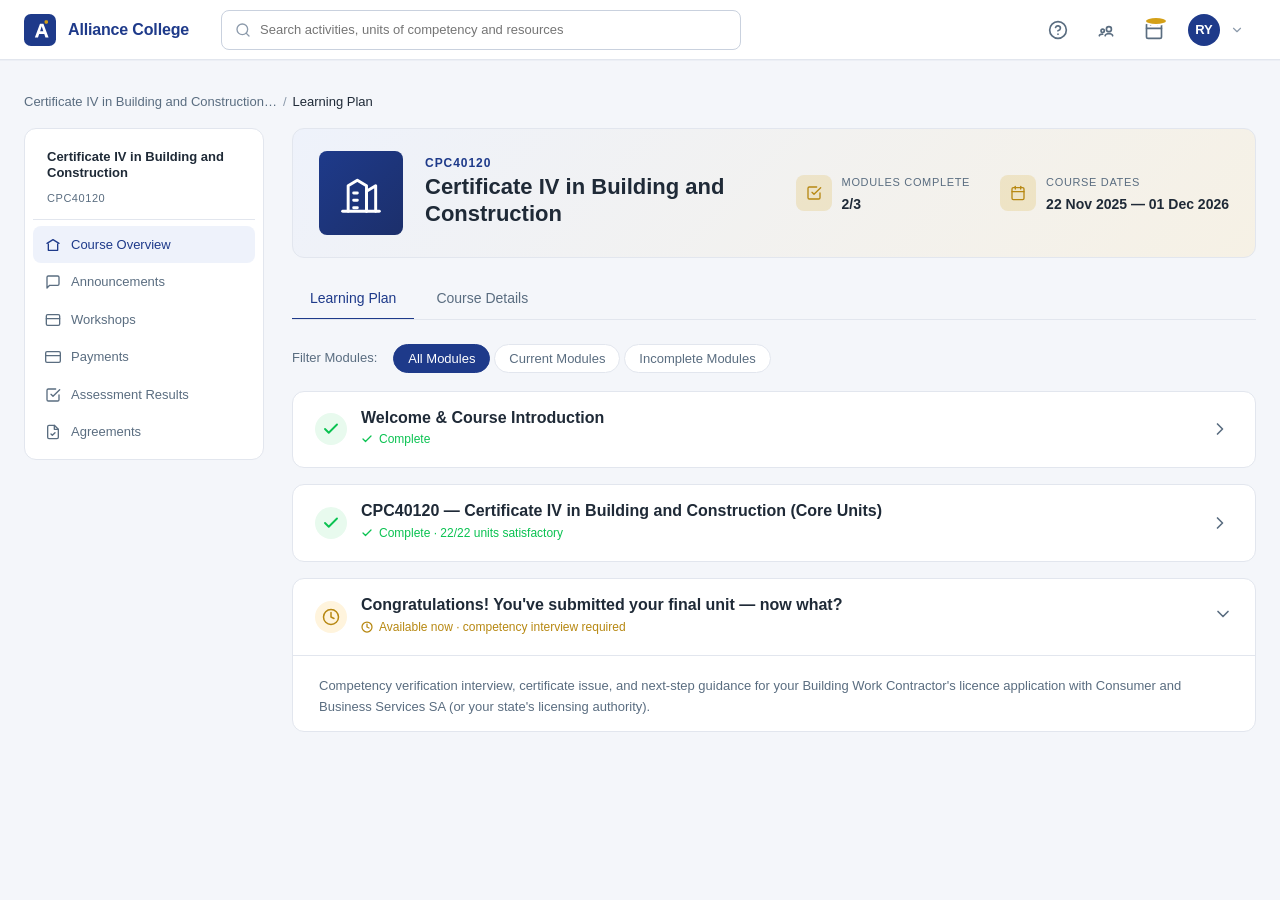
==== commit 8028f9ed: "Change course end date to 1 December 2026 Co-Authored-By: Claude Code <noreply@anthropic.com>" ====
--- a/course.html
+++ b/course.html
@@ -94,7 +94,7 @@
                 </div>
                 <div class="stat">
                   <span class="stat-icon"><svg width="16" height="16" viewBox="0 0 24 24" fill="none" stroke="currentColor" stroke-width="2" stroke-linecap="round" stroke-linejoin="round"><rect x="3" y="4" width="18" height="18" rx="2" ry="2"/><line x1="16" y1="2" x2="16" y2="6"/><line x1="8" y1="2" x2="8" y2="6"/><line x1="3" y1="10" x2="21" y2="10"/></svg></span>
-                  <div><span class="stat-label">Course Dates</span><span class="stat-val">22 Nov 2025 — 19 Nov 2026</span></div>
+                  <div><span class="stat-label">Course Dates</span><span class="stat-val">22 Nov 2025 — 01 Dec 2026</span></div>
                 </div>
               </div>
             </div>
